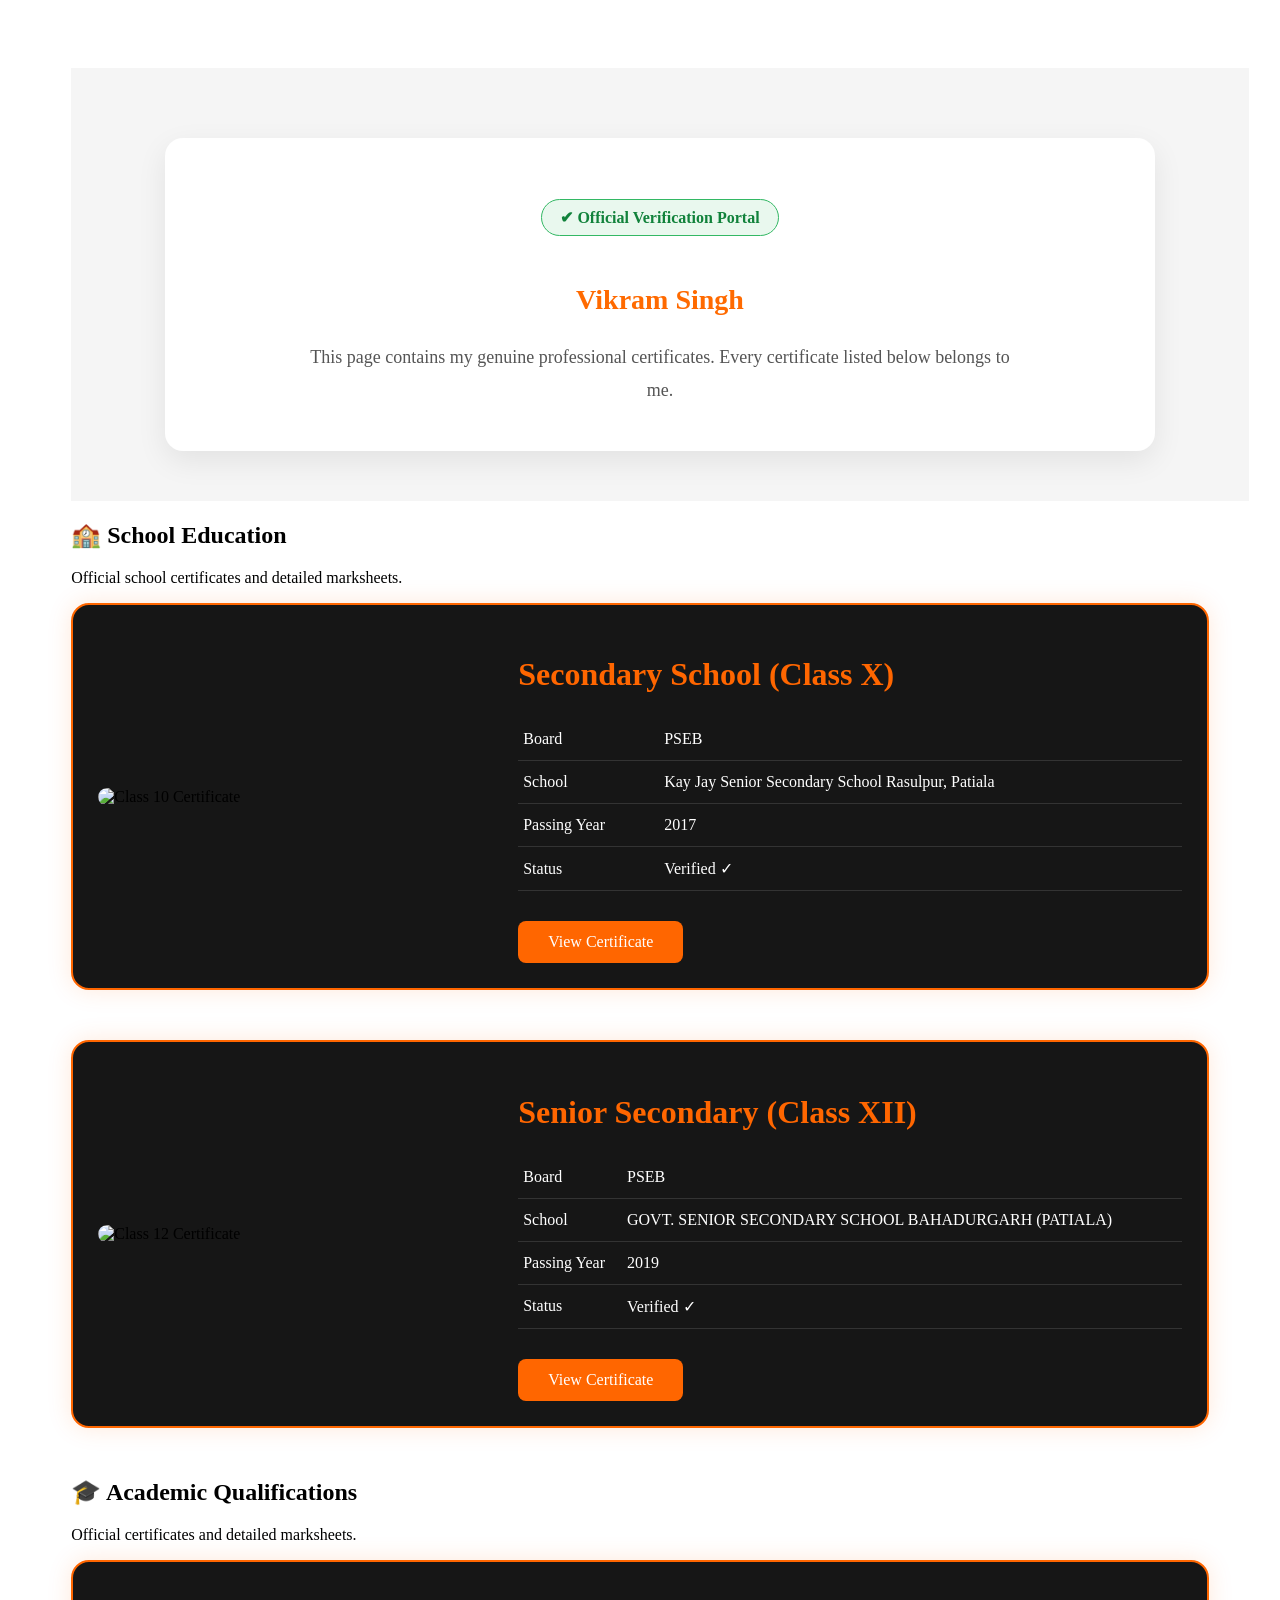
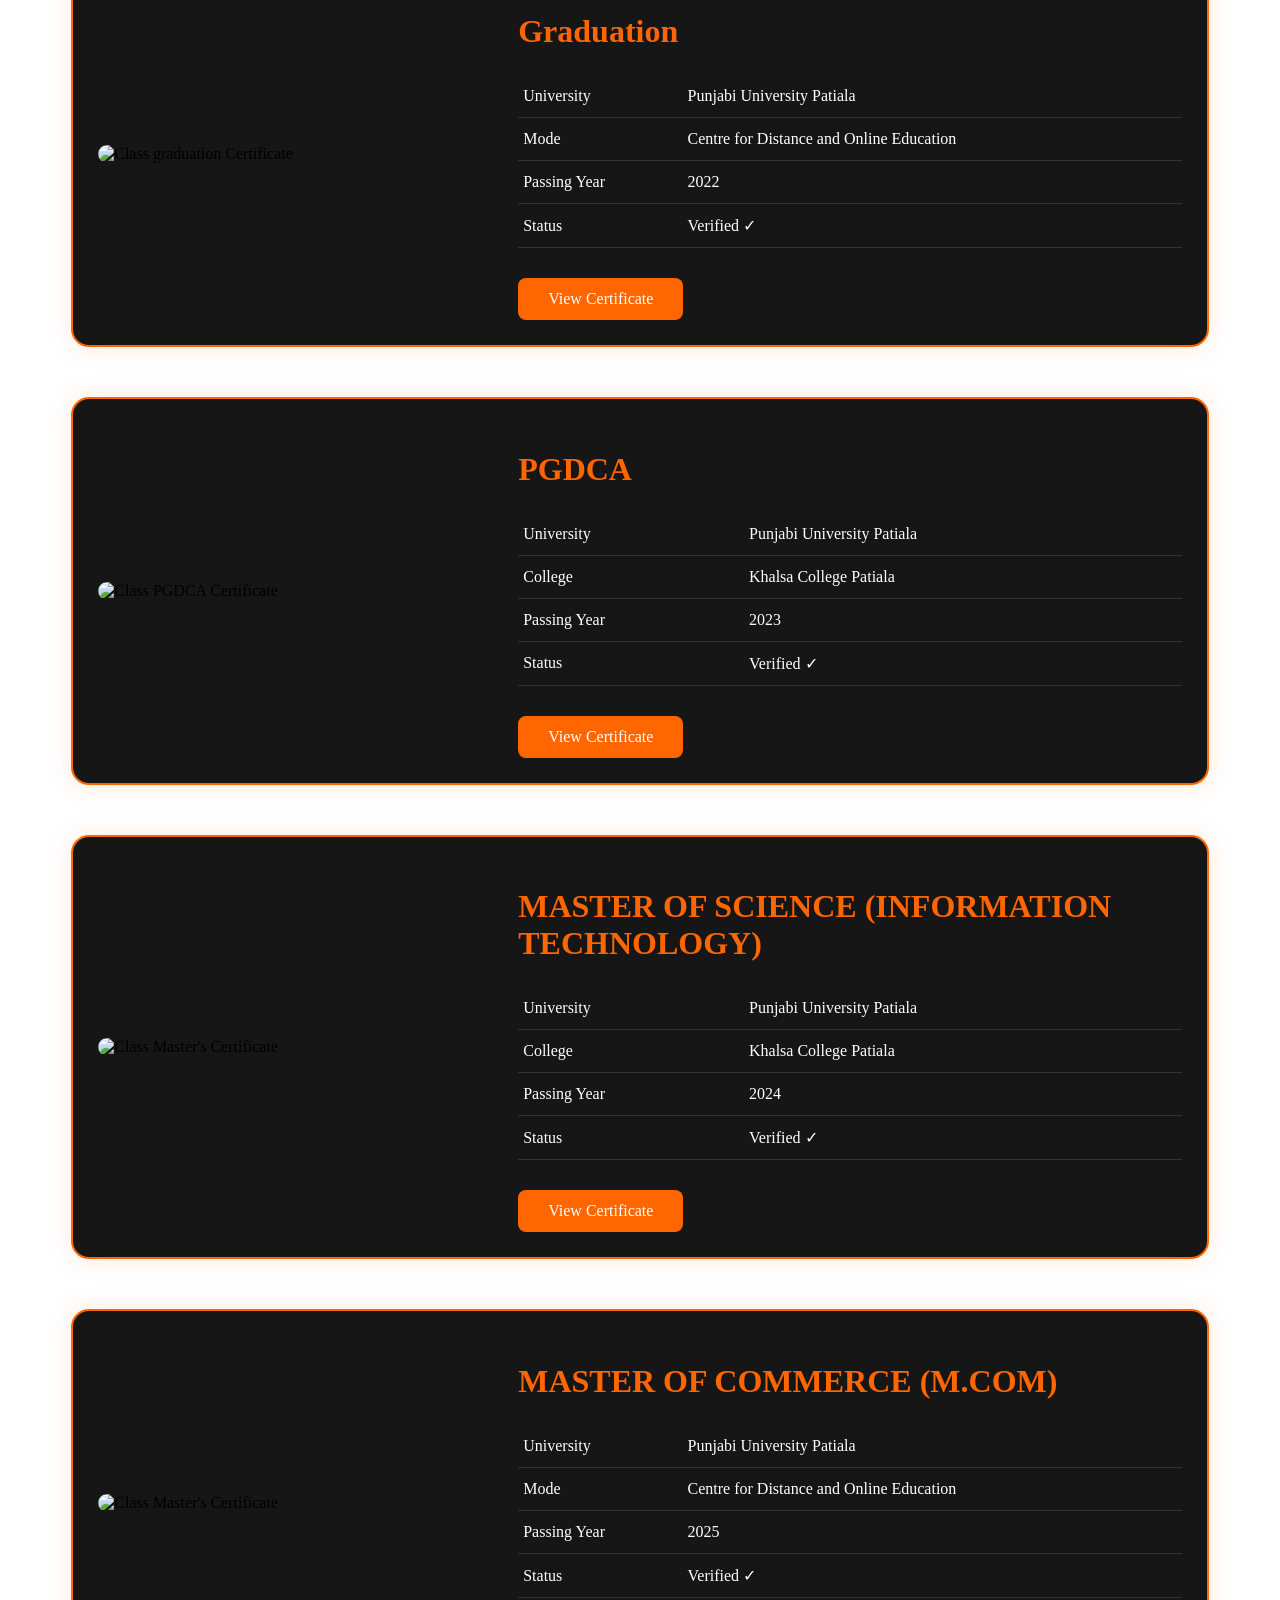
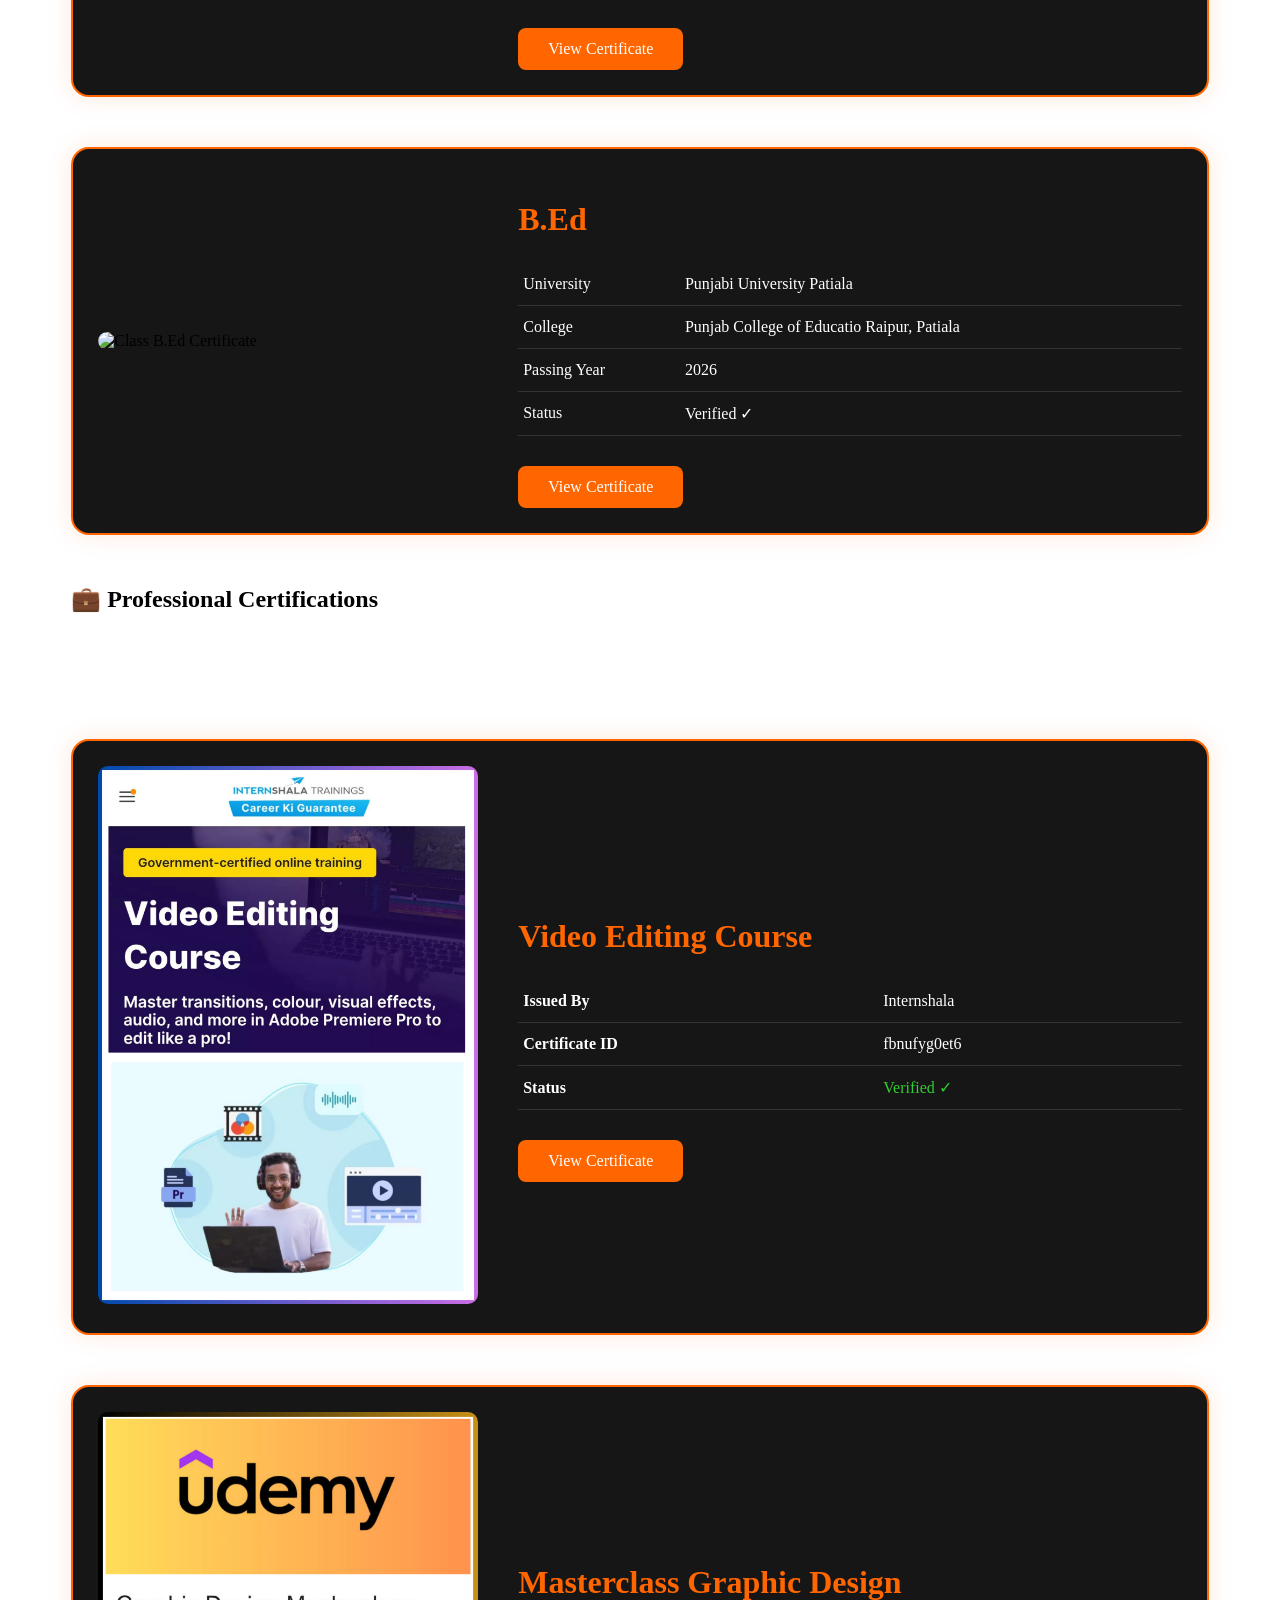
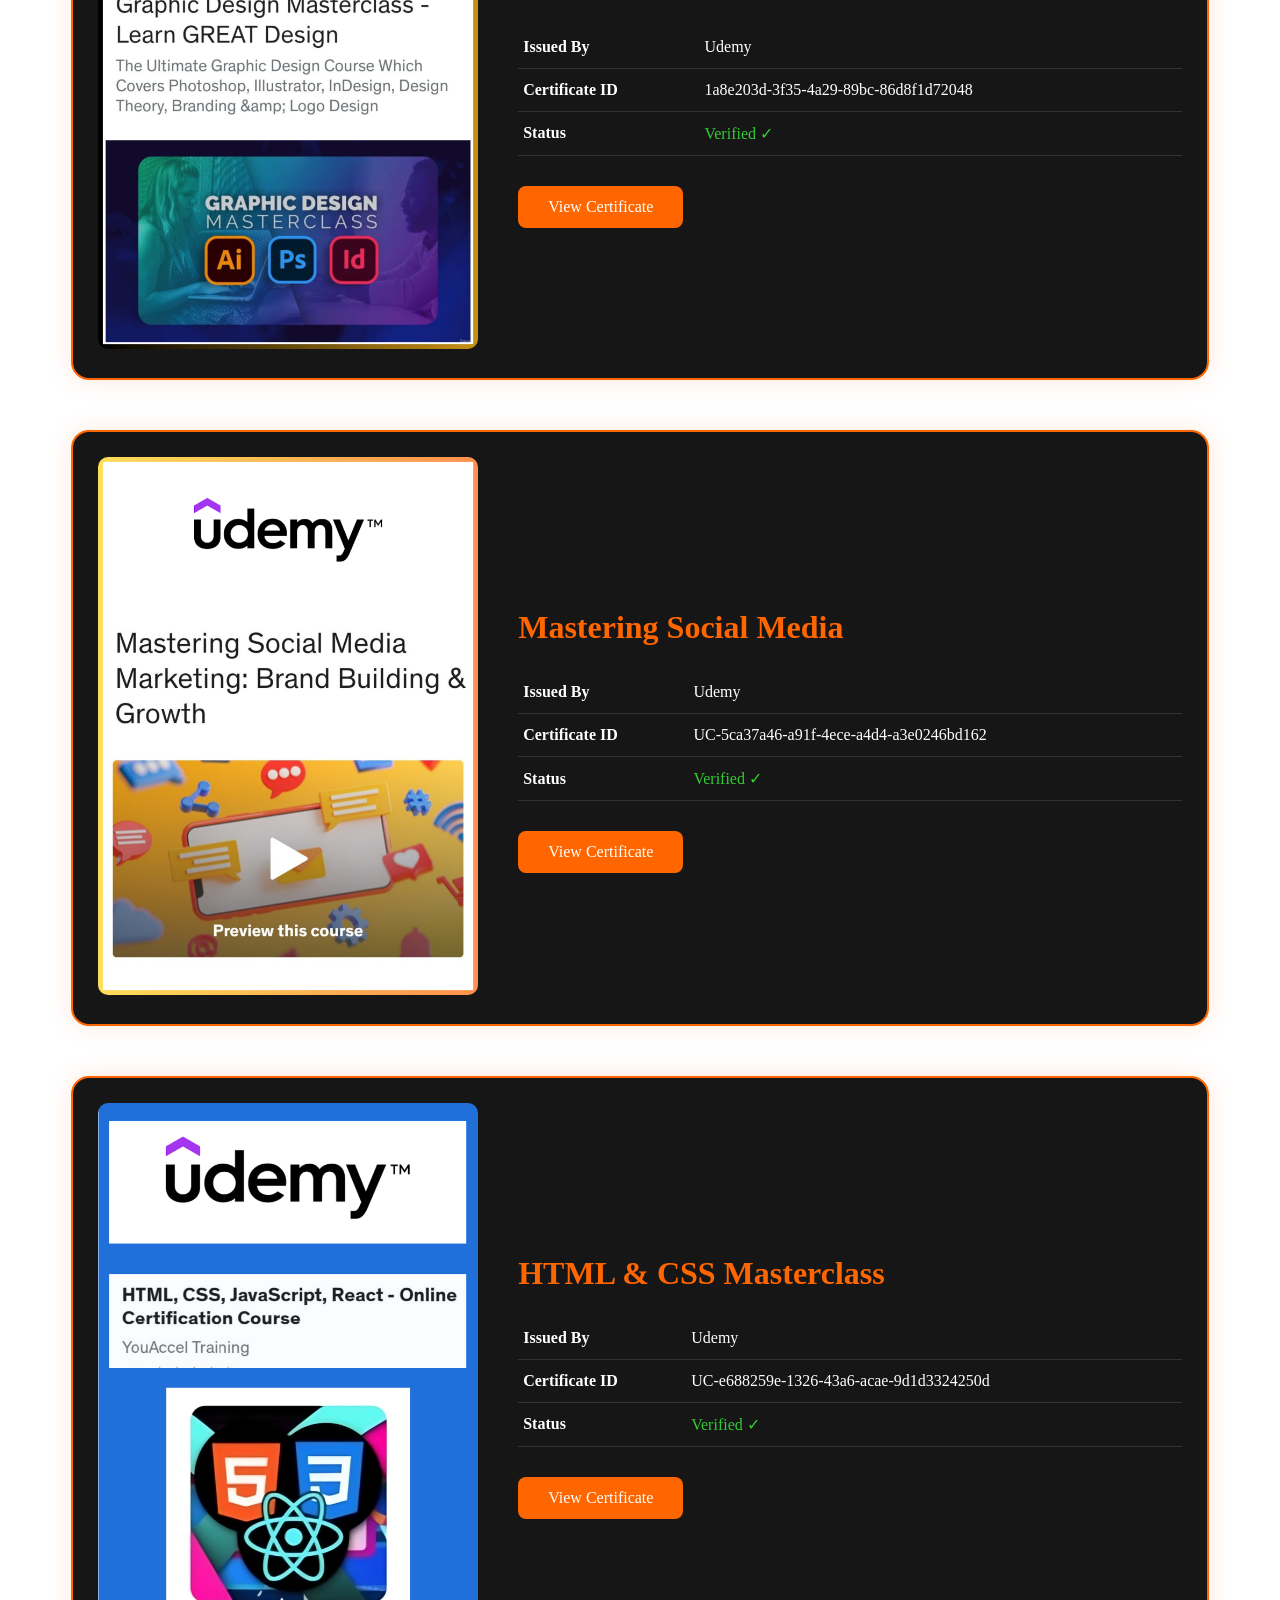
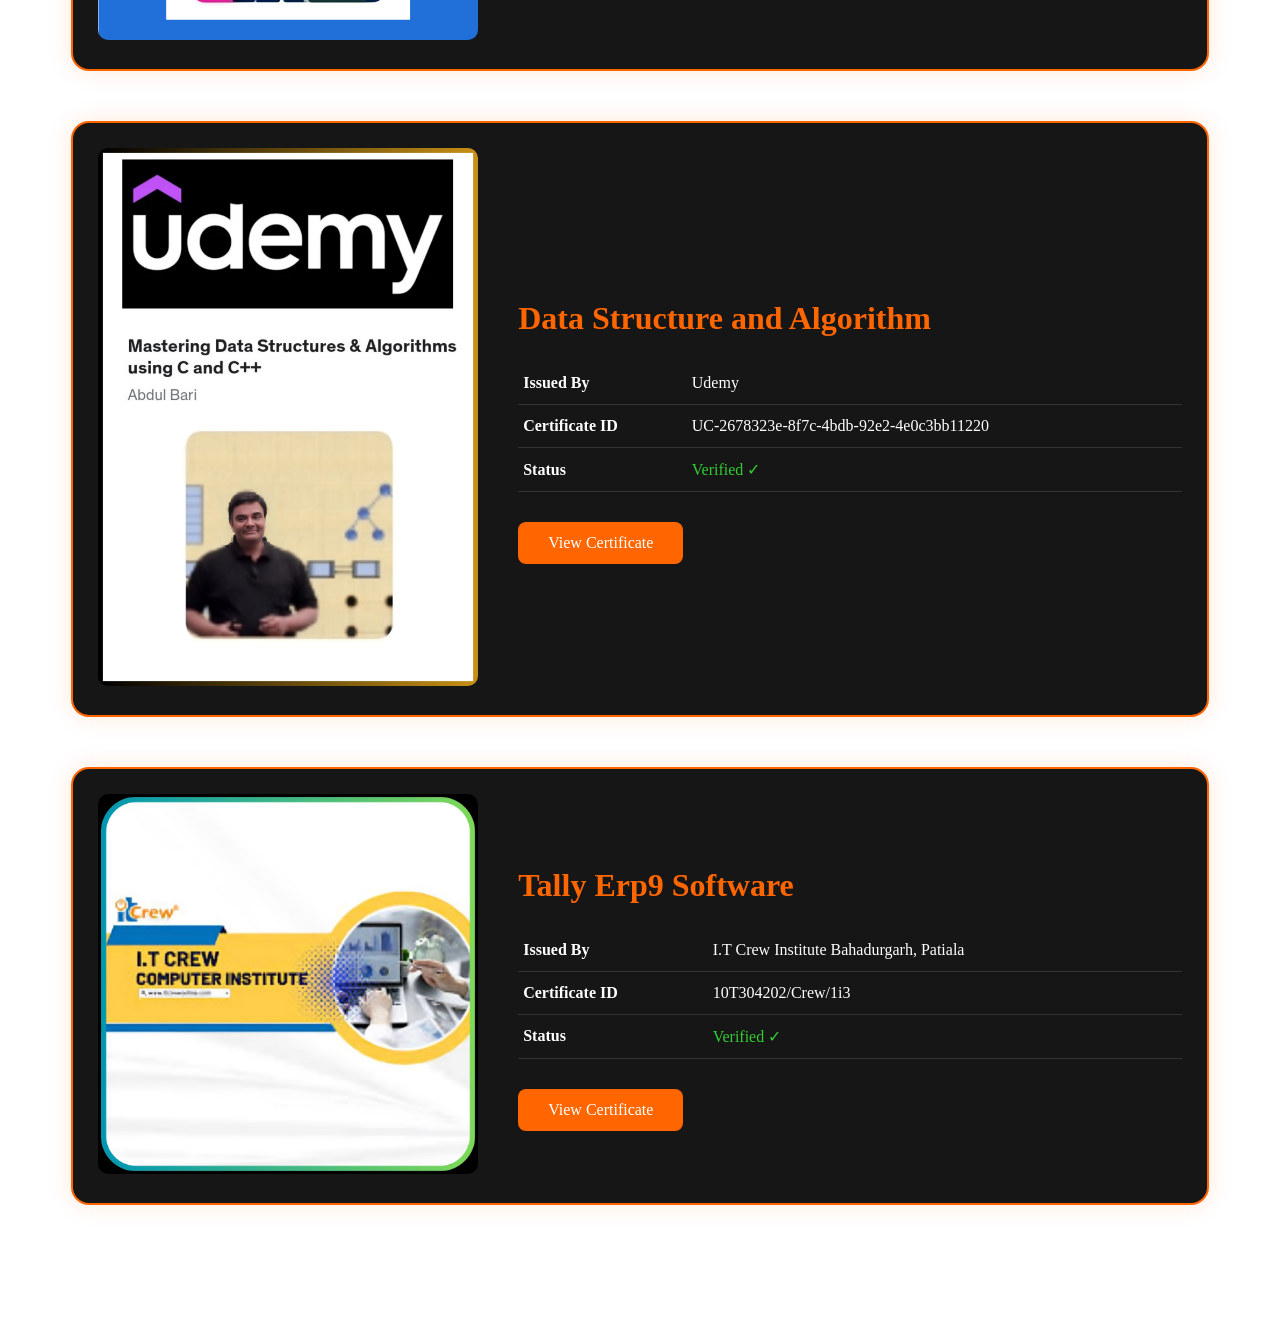
==== certificates.html @ 53c0ce36 "Add files via upload" ====
<!DOCTYPE html>
<html lang="en">

<head>
    <meta charset="UTF-8">
    <meta name="viewport" content="width=device-width, initial-scale=1.0">

    <title>Certificate Verification | Vikram Singh</title>

    <link rel="stylesheet" href="style.css">
</head>

<body>

<section class="certificate-page">

    <header class="verification-header">
    <div class="verification-box">
        <p class="verification-tag">✔ Official Verification Portal</p>

        <h2>Vikram Singh</h2>

        <p class="verification-text">
            This page contains my genuine professional certificates.
            Every certificate listed below belongs to me.
        </p>
    </div>
</header>
    
    <!-- ========================================= -->
<!-- SCHOOL EDUCATION -->
<!-- ========================================= -->

<section class="section-heading">
    <h2>🏫 School Education</h2>
    <p>Official school certificates and detailed marksheets.</p>
</section>

<!-- Certificate 10th -->
<div class="certificate-card">

    <div class="certificate-image">
        <img src="images/matriculation.png" alt="Class 10 Certificate">
    </div>

    <div class="certificate-details">

        <h2>Secondary School (Class X)</h2>

        <table>

            <tr>
                <td>Board</td>
                <td>PSEB</td>
            </tr>

            <tr>
                <td>School</td>
                <td>Kay Jay Senior Secondary School Rasulpur, Patiala</td>
            </tr>

            <tr>
                <td>Passing Year</td>
                <td>2017</td>
            </tr>

            <tr>
                <td>Status</td>
                <td class="verified">Verified ✓</td>
            </tr>

        </table>

        <a href="images/matriculation.png" target="_blank" class="view-btn">
            View Certificate
        </a>

    </div>

</div>

<!-- Certificate 12th -->
<div class="certificate-card">

    <div class="certificate-image">
        <img src="images/12th.png" alt="Class 12 Certificate">
    </div>

    <div class="certificate-details">

        <h2>Senior Secondary (Class XII)</h2>

        <table>

            <tr>
                <td>Board</td>
                <td>PSEB</td>
            </tr>

            <tr>
                <td>School</td>
                <td>GOVT. SENIOR SECONDARY SCHOOL BAHADURGARH (PATIALA)</td>
            </tr>

            <tr>
                <td>Passing Year</td>
                <td>2019</td>
            </tr>

            <tr>
                <td>Status</td>
                <td class="verified">Verified ✓</td>
            </tr>

        </table>

        <a href="images/12th.png" target="_blank" class="view-btn">
            View Certificate
        </a>

    </div>

</div>

<section class="section-heading">
    <h2>🎓 Academic Qualifications</h2>
    <p>Official certificates and detailed marksheets.</p>
</section>


<!-- Certificate Graduation -->
<div class="certificate-card">

    <div class="certificate-image">
        <img src="images/graduation.png" alt="Class graduation Certificate">
    </div>

    <div class="certificate-details">

        <h2>Graduation</h2>

        <table>

            <tr>
                <td>University</td>
                <td>Punjabi University Patiala</td>
            </tr>

            <tr>
                <td>Mode</td>
                <td>Centre for Distance and Online Education</td>
            </tr>

            <tr>
                <td>Passing Year</td>
                <td>2022</td>
            </tr>

            <tr>
                <td>Status</td>
                <td class="verified">Verified ✓</td>
            </tr>

        </table>

        <a href="images/graduation.png" target="_blank" class="view-btn">
            View Certificate
        </a>

    </div>

</div>

<!-- Certificate PGDCA -->
<div class="certificate-card">

    <div class="certificate-image">
        <img src="images/pgdcathumbnail.png" alt="Class PGDCA Certificate">
    </div>

    <div class="certificate-details">

        <h2>PGDCA</h2>

        <table>

            <tr>
                <td>University</td>
                <td>Punjabi University Patiala</td>
            </tr>

            <tr>
                <td>College</td>
                <td>Khalsa College Patiala</td>
            </tr>

            <tr>
                <td>Passing Year</td>
                <td>2023</td>
            </tr>

            <tr>
                <td>Status</td>
                <td class="verified">Verified ✓</td>
            </tr>

        </table>

        <a href="images/pgdcathumbnail.png" target="_blank" class="view-btn">
            View Certificate
        </a>

    </div>

</div>

<!-- Certificate MSc IT -->
<div class="certificate-card">

    <div class="certificate-image">
        <img src="images/msc.png" alt="Class Master's Certificate">
    </div>

    <div class="certificate-details">

        <h2>MASTER OF SCIENCE (INFORMATION TECHNOLOGY)</h2>

        <table>

            <tr>
                <td>University</td>
                <td>Punjabi University Patiala</td>
            </tr>

            <tr>
                <td>College</td>
                <td>Khalsa College Patiala</td>
            </tr>

            <tr>
                <td>Passing Year</td>
                <td>2024</td>
            </tr>

            <tr>
                <td>Status</td>
                <td class="verified">Verified ✓</td>
            </tr>

        </table>

        <a href="images/msc.png" target="_blank" class="view-btn">
            View Certificate
        </a>

    </div>

</div>

<!-- Certificate Master's -->
<div class="certificate-card">

    <div class="certificate-image">
        <img src="images/m.comcertificate.png" alt="Class Master's Certificate">
    </div>

    <div class="certificate-details">

        <h2>MASTER OF COMMERCE (M.COM)</h2>

        <table>

            <tr>
                <td>University</td>
                <td>Punjabi University Patiala</td>
            </tr>

            <tr>
                <td>Mode</td>
                <td>Centre for Distance and Online Education</td>
            </tr>

            <tr>
                <td>Passing Year</td>
                <td>2025</td>
            </tr>

            <tr>
                <td>Status</td>
                <td class="verified">Verified ✓</td>
            </tr>

        </table>

        <a href="images/m.comcertificate.png" target="_blank" class="view-btn">
            View Certificate
        </a>

    </div>

</div>

<!-- Certificate B.Ed -->
<div class="certificate-card">

    <div class="certificate-image">
        <img src="images/b.ed.png" alt="Class B.Ed Certificate">
    </div>

    <div class="certificate-details">

        <h2>B.Ed</h2>

        <table>

            <tr>
                <td>University</td>
                <td>Punjabi University Patiala</td>
            </tr>

            <tr>
                <td>College</td>
                <td>Punjab College of Educatio Raipur, Patiala</td>
            </tr>

            <tr>
                <td>Passing Year</td>
                <td>2026</td>
            </tr>

            <tr>
                <td>Status</td>
                <td class="verified">Verified ✓</td>
            </tr>

        </table>

        <a href="images/bED_Final_result.pdf" target="_blank" class="view-btn">
            View Certificate
        </a>

    </div>

</div>

<section class="section-heading">
    <h2>💼 Professional Certifications</h2>
</section>


    <h1>Certificate Verification</h1>

     <!-- Certificate 1 -->

    <div class="certificate-card">

        <div class="certificate-image">

            <img src="images/videoediting.png" alt="Video Editing Course">

        </div>

        <div class="certificate-details">

            <h2>Video Editing Course</h2>

            <table>

                <tr>
                    <td><strong>Issued By</strong></td>
                    <td>Internshala</td>
                </tr>

                <tr>
                    <td><strong>Certificate ID</strong></td>
                    <td>fbnufyg0et6</td>
                </tr>

                <tr>
                    <td><strong>Status</strong></td>
                    <td style="color:limegreen;">Verified ✓</td>
                </tr>

            </table>

            <a href="https://trainings.internshala.com/view_certificate/9pglu9wufwh/fbnufyg0et6/" target="_blank" class="view-btn">
                View Certificate
            </a>

        </div>

    </div>

    <!-- Certificate 2 -->

    <div class="certificate-card">

        <div class="certificate-image">

            <img src="images/graphicdesign.png" alt="Graphic Design Course">

        </div>

        <div class="certificate-details">

            <h2>Masterclass Graphic Design</h2>

            <table>

                <tr>
                    <td><strong>Issued By</strong></td>
                    <td>Udemy</td>
                </tr>

                <tr>
                    <td><strong>Certificate ID</strong></td>
                    <td>1a8e203d-3f35-4a29-89bc-86d8f1d72048</td>
                </tr>

                <tr>
                    <td><strong>Status</strong></td>
                    <td style="color:limegreen;">Verified ✓</td>
                </tr>

            </table>

            <a href="https://udemy-certificate.s3.amazonaws.com/image/UC-1a8e203d-3f35-4a29-89bc-86d8f1d72048.jpg?v=1705449500000" target="_blank" class="view-btn">
                View Certificate
            </a>

        </div>

    </div>

        <!-- Certificate 3 -->

    <div class="certificate-card">

        <div class="certificate-image">

            <img src="images/masteringsocialmedia.png" alt="Social Media">

        </div>

        <div class="certificate-details">

            <h2>Mastering Social Media</h2>

            <table>

                <tr>
                    <td><strong>Issued By</strong></td>
                    <td>Udemy</td>
                </tr>

                <tr>
                    <td><strong>Certificate ID</strong></td>
                    <td>UC-5ca37a46-a91f-4ece-a4d4-a3e0246bd162</td>
                </tr>

                <tr>
                    <td><strong>Status</strong></td>
                    <td style="color:limegreen;">Verified ✓</td>
                </tr>

            </table>

            <a href="https://www.udemy.com/certificate/UC-5ca37a46-a91f-4ece-a4d4-a3e0246bd162/" target="_blank" class="view-btn">
                View Certificate
            </a>

        </div>

    </div>


    <!-- Certificate 4 -->

    <div class="certificate-card">

        <div class="certificate-image">

            <img src="images/htmlcss.png" alt="HTML & CSS Certificate">

        </div>

        <div class="certificate-details">

            <h2>HTML & CSS Masterclass</h2>

            <table>

                <tr>
                    <td><strong>Issued By</strong></td>
                    <td>Udemy</td>
                </tr>

                <tr>
                    <td><strong>Certificate ID</strong></td>
                    <td>UC-e688259e-1326-43a6-acae-9d1d3324250d</td>
                </tr>

                <tr>
                    <td><strong>Status</strong></td>
                    <td style="color:limegreen;">Verified ✓</td>
                </tr>

            </table>

            <a href="https://www.udemy.com/certificate/UC-e688259e-1326-43a6-acae-9d1d3324250d/" target="_blank" class="view-btn">
                View Certificate
            </a>

        </div>

    </div>

    <!-- Certificate 5 -->

    <div class="certificate-card">

        <div class="certificate-image">

            <img src="images/dsa.png" alt="Data Structure and Algorithm">

        </div>

        <div class="certificate-details">

            <h2>Data Structure and Algorithm</h2>

            <table>

                <tr>
                    <td><strong>Issued By</strong></td>
                    <td>Udemy</td>
                </tr>

                <tr>
                    <td><strong>Certificate ID</strong></td>
                    <td>UC-2678323e-8f7c-4bdb-92e2-4e0c3bb11220</td>
                </tr>

                <tr>
                    <td><strong>Status</strong></td>
                    <td style="color:limegreen;">Verified ✓</td>
                </tr>

            </table>

            <a href="https://udemy-certificate.s3.amazonaws.com/image/UC-2678323e-8f7c-4bdb-92e2-4e0c3bb11220.jpg?v=1703727788000" target="_blank" class="view-btn">
                View Certificate
            </a>

        </div>

    </div>

    <!-- Certificate 6 -->

    <div class="certificate-card">

        <div class="certificate-image">

            <img src="images/itcrew.png" alt="Tally Erp9 Software">

        </div>

        <div class="certificate-details">

            <h2>Tally Erp9 Software</h2>

            <table>

                <tr>
                    <td><strong>Issued By</strong></td>
                    <td>I.T Crew Institute Bahadurgarh, Patiala </td>
                </tr>

                <tr>
                    <td><strong>Certificate ID</strong></td>
                    <td>10T304202/Crew/1i3</td>
                </tr>

                <tr>
                    <td><strong>Status</strong></td>
                    <td style="color:limegreen;">Verified ✓</td>
                </tr>

            </table>

            <a href="https://drive.google.com/file/d/1-WkGesbK6Z3rEckyVR3-EIB8YrFJ5LVj/view?usp=drivesdk" target="_blank" class="view-btn">
                View Certificate
            </a>

        </div>

    </div>


</section>




</body>

</html>
---- style.css ----
/*==========================
Certificate Verification
===========================*/
@media (max-width: 768px) {

    .certificate-card {
        flex-direction: column;
        padding: 20px;
    }

    .certificate-image {
        width: 100%;
        max-width: 260px;
        margin: 0 auto 20px;
    }

.certificate-image img{
    width:100%;
    height:auto;
    display:block;
    border-radius:12px;
}

}
.verification-header{
    width:100%;
    padding:70px 20px 50px;
    background:#f5f5f5;
    display:flex;
    justify-content:center;
}

.verification-box{
    max-width:900px;
    width:100%;
    background:#ffffff;
    border-radius:18px;
    padding:45px;
    text-align:center;
    box-shadow:0 10px 30px rgba(0,0,0,.08);
}

.verification-tag{
    display:inline-block;
    background:#e9f8ee;
    color:#11823b;
    border:1px solid #33b864;
    padding:8px 18px;
    border-radius:30px;
    font-weight:600;
    margin-bottom:25px;
}

.verification-box h1{
    font-size:42px;
    color:#111;
    margin-bottom:12px;
}

.verification-box h2{
    font-size:28px;
    color:#ff6a00;
    margin-bottom:25px;
}

.verification-text{
    font-size:18px;
    line-height:1.8;
    color:#555;
    max-width:700px;
    margin:auto;
}
.certificate-page{

    width:90%;
    max-width:1200px;
    margin:auto;
    padding:60px 0;

}

.certificate-page h1{

    text-align:center;
    font-size:45px;
    color:#ffffff;

}

.certificate-subtitle{

    text-align:center;
    color:#cfcfcf;
    margin:20px auto 60px;

}

.certificate-card{

    display:flex;
    align-items:center;
    gap:40px;

    background:#161616;

    border:2px solid #ff6600;

    border-radius:18px;

    padding:25px;

    margin-bottom:50px;

    box-shadow:0 0 25px rgba(255,102,0,.15);

}

.certificate-image{

    width:380px;

}

.certificate-image img{

    width:100%;

    border-radius:10px;

}

.certificate-details{

    flex:1;

}

.certificate-details h2{

    color:#ff6600;

    margin-bottom:25px;

    font-size:32px;

}

.certificate-details table{

    width:100%;

    border-collapse:collapse;

}

.certificate-details td{

    padding:12px 5px;

    color:white;

    border-bottom:1px solid #333;

}

.view-btn{

    display:inline-block;

    margin-top:30px;

    padding:12px 30px;

    background:#ff6600;

    color:white;

    text-decoration:none;

    border-radius:8px;

    transition:.3s;

}

.view-btn:hover{

    background:#ff8533;

}

@media(max-width:900px){

.certificate-card{

flex-direction:column;

text-align:center;

}

.certificate-image{

width:100%;

}

.certificate-details table{

text-align:left;

}


}
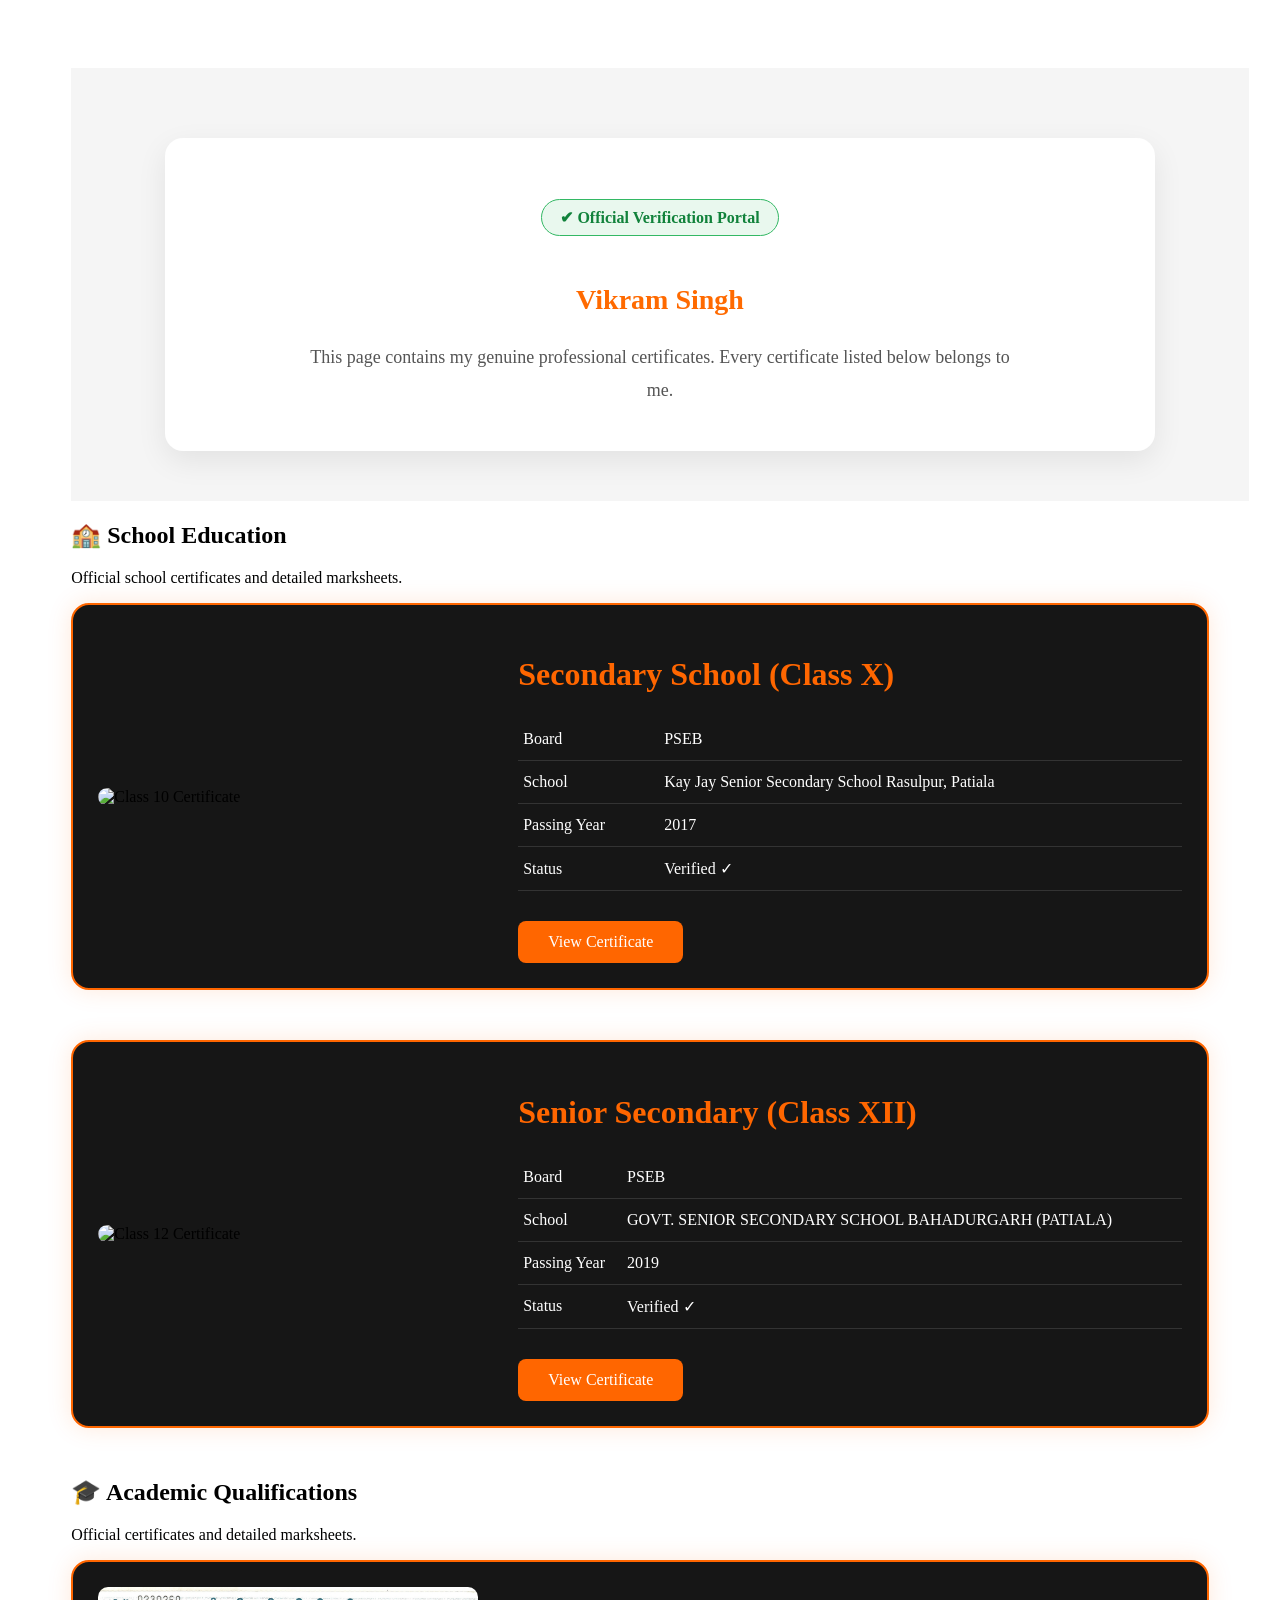
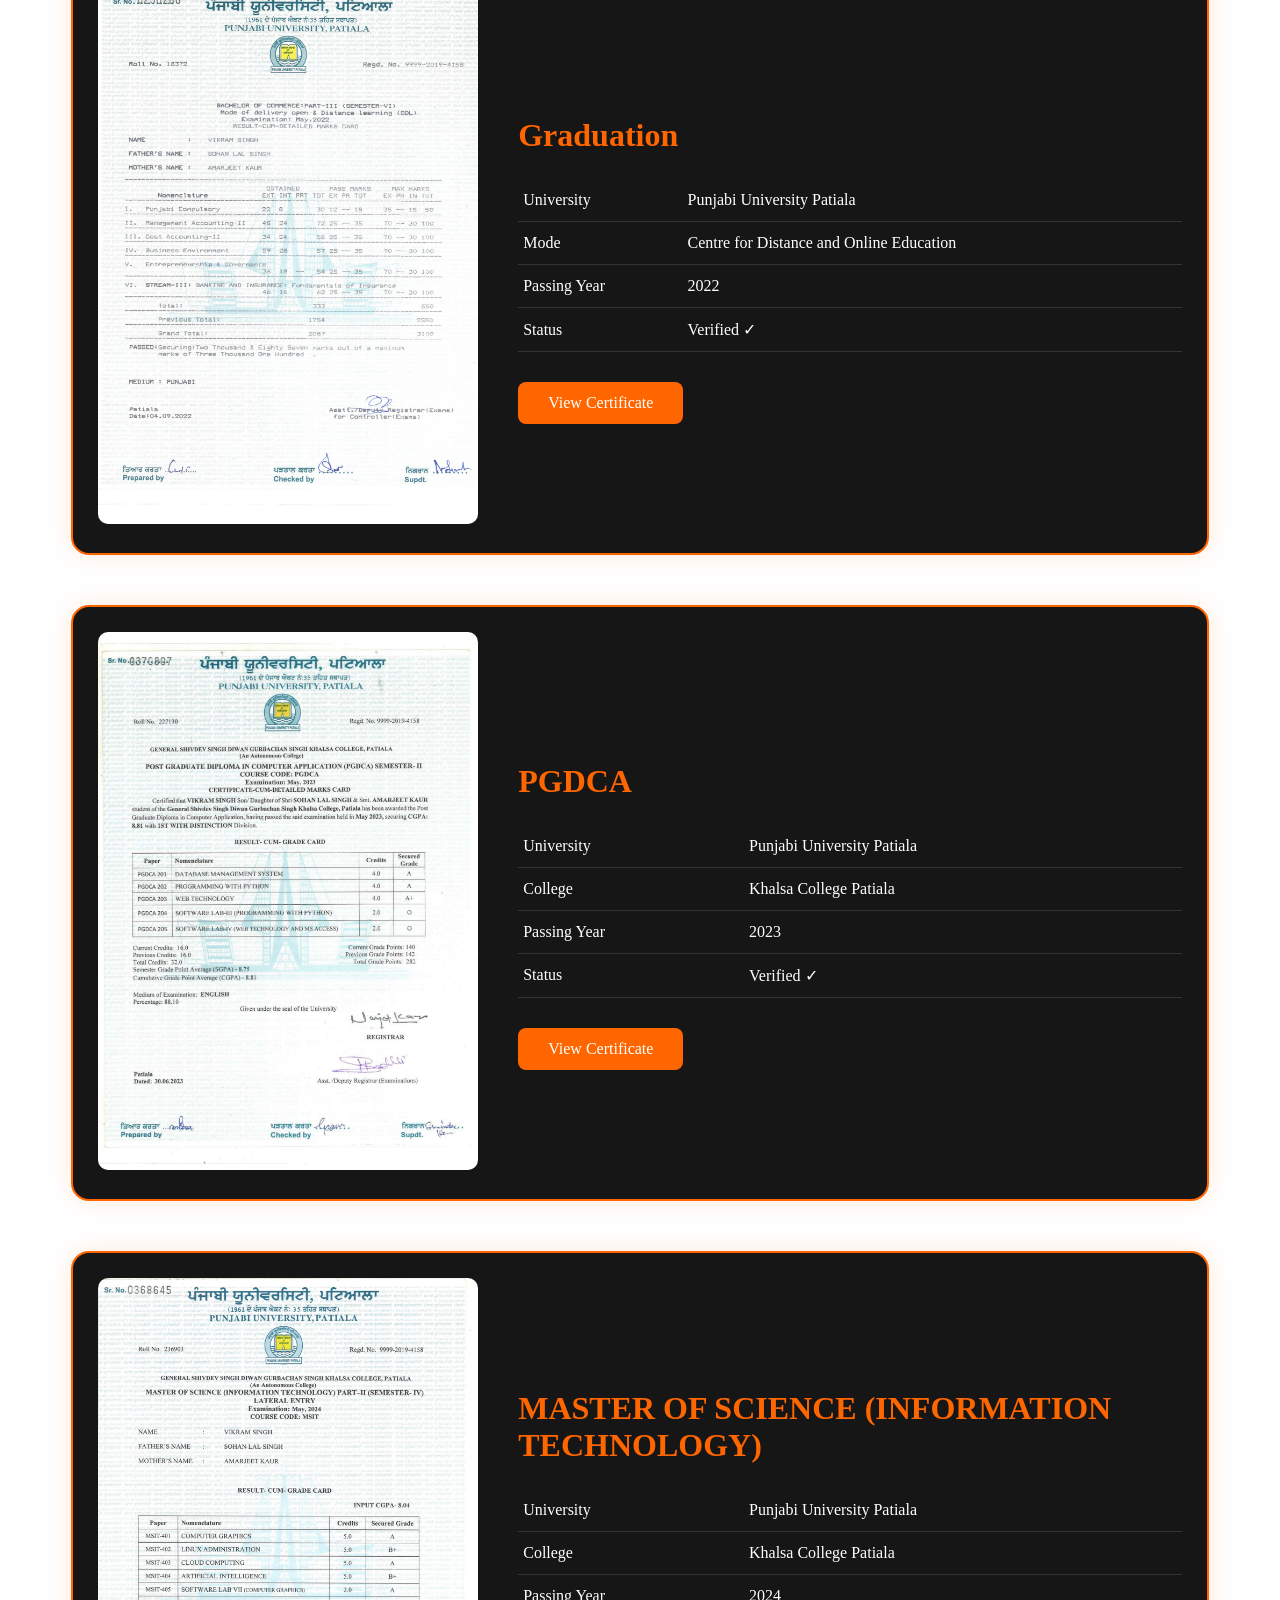
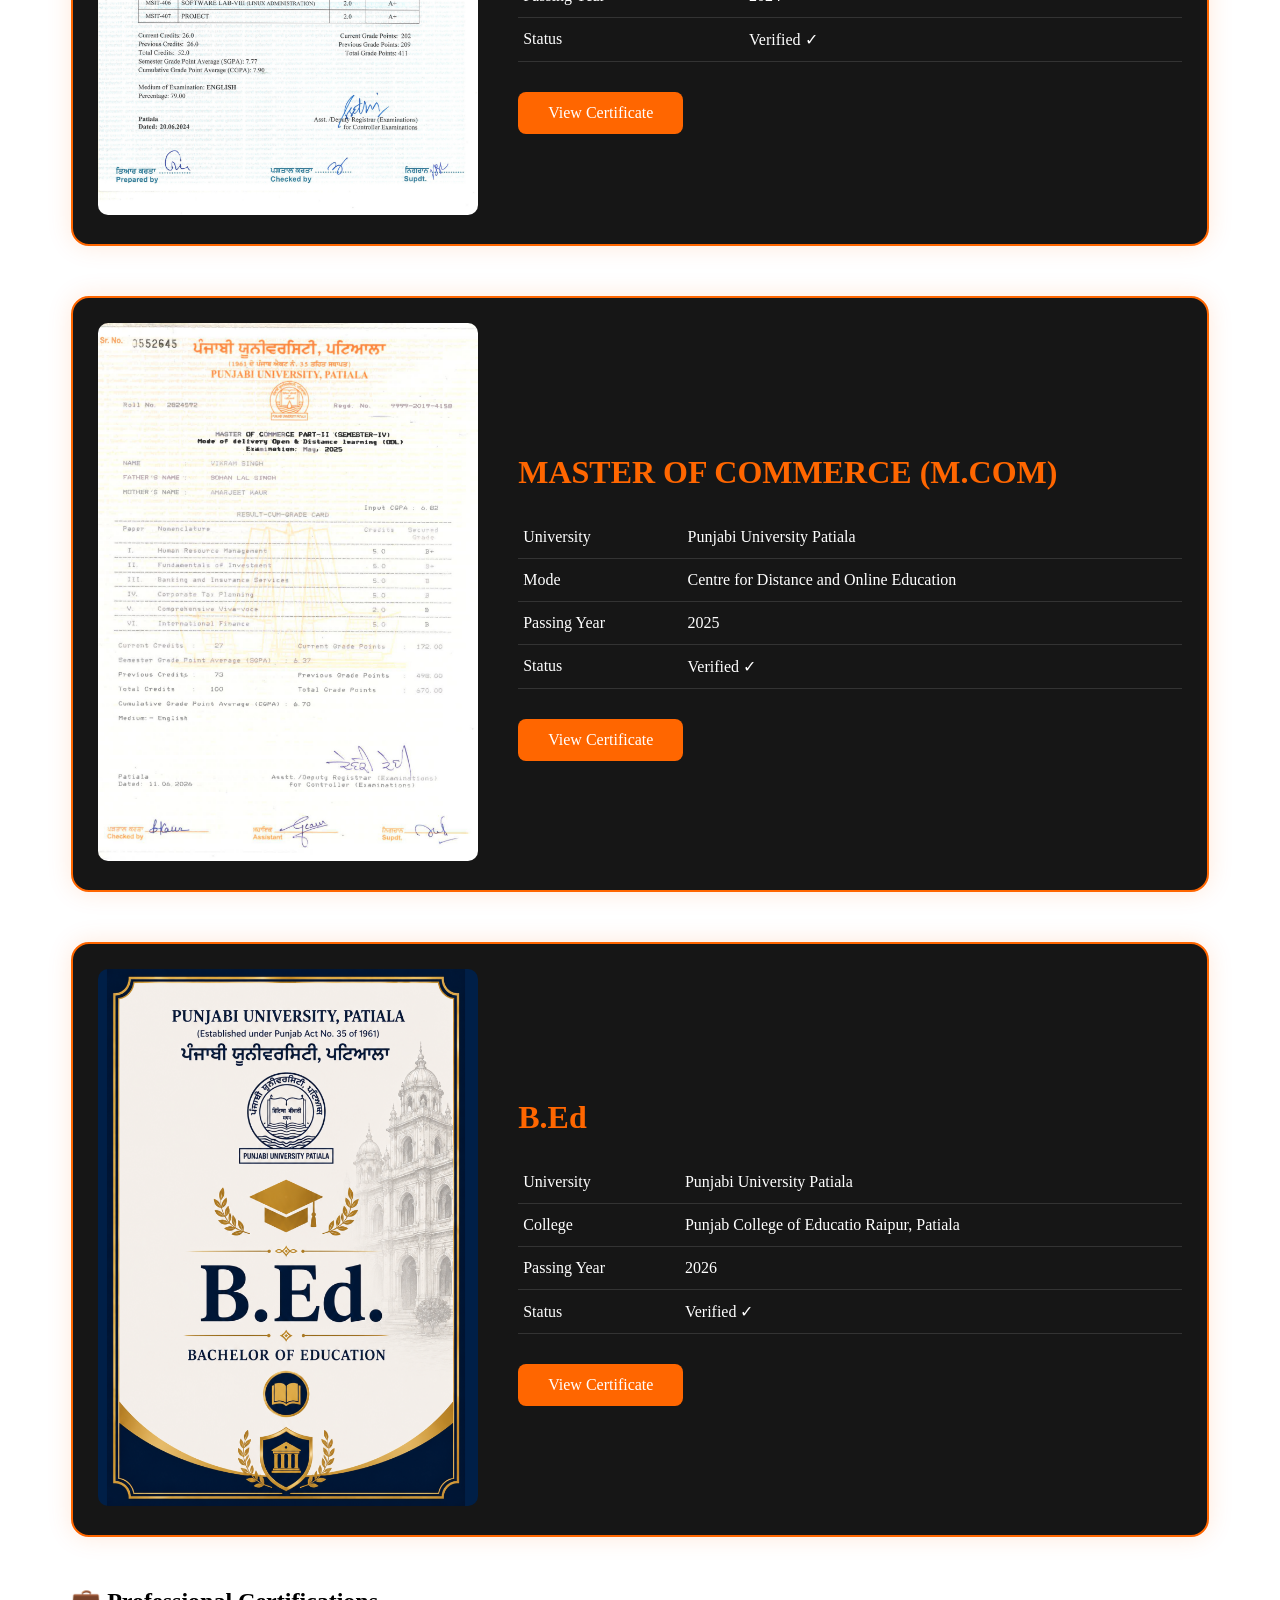
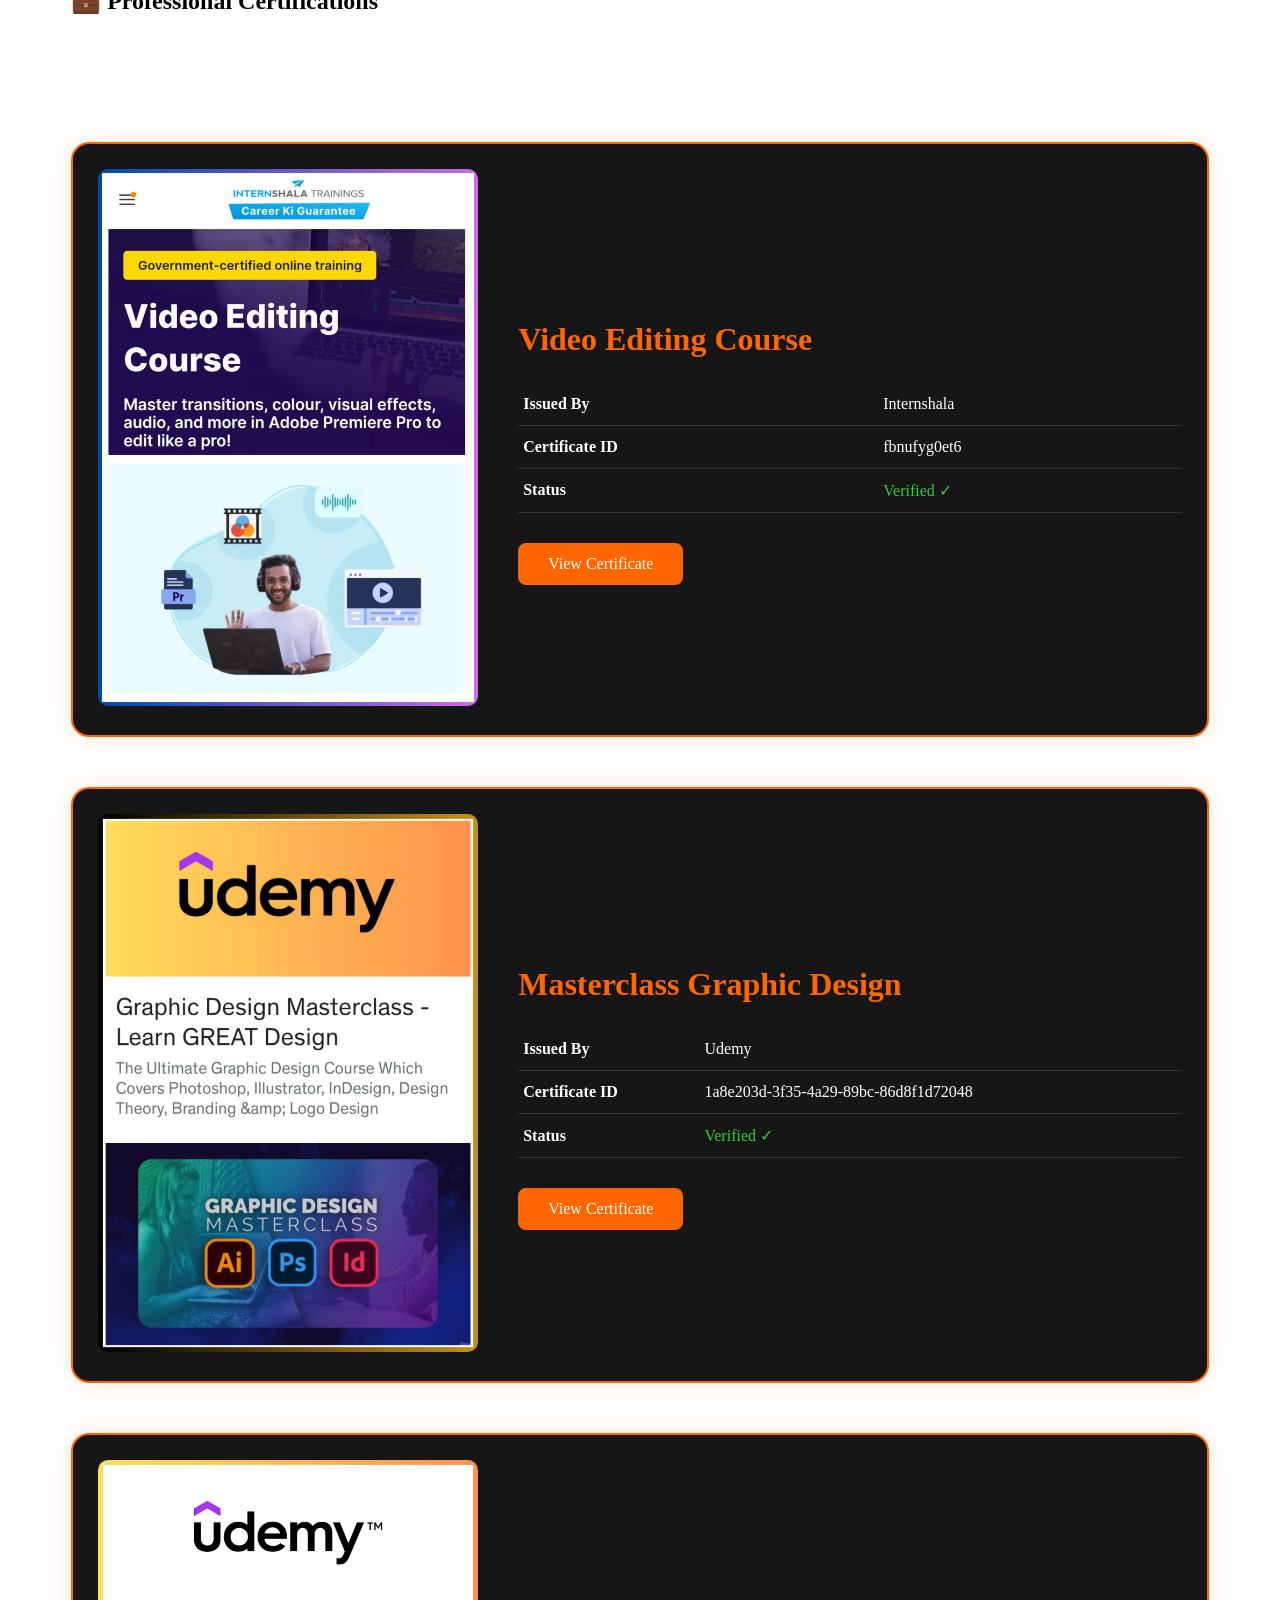
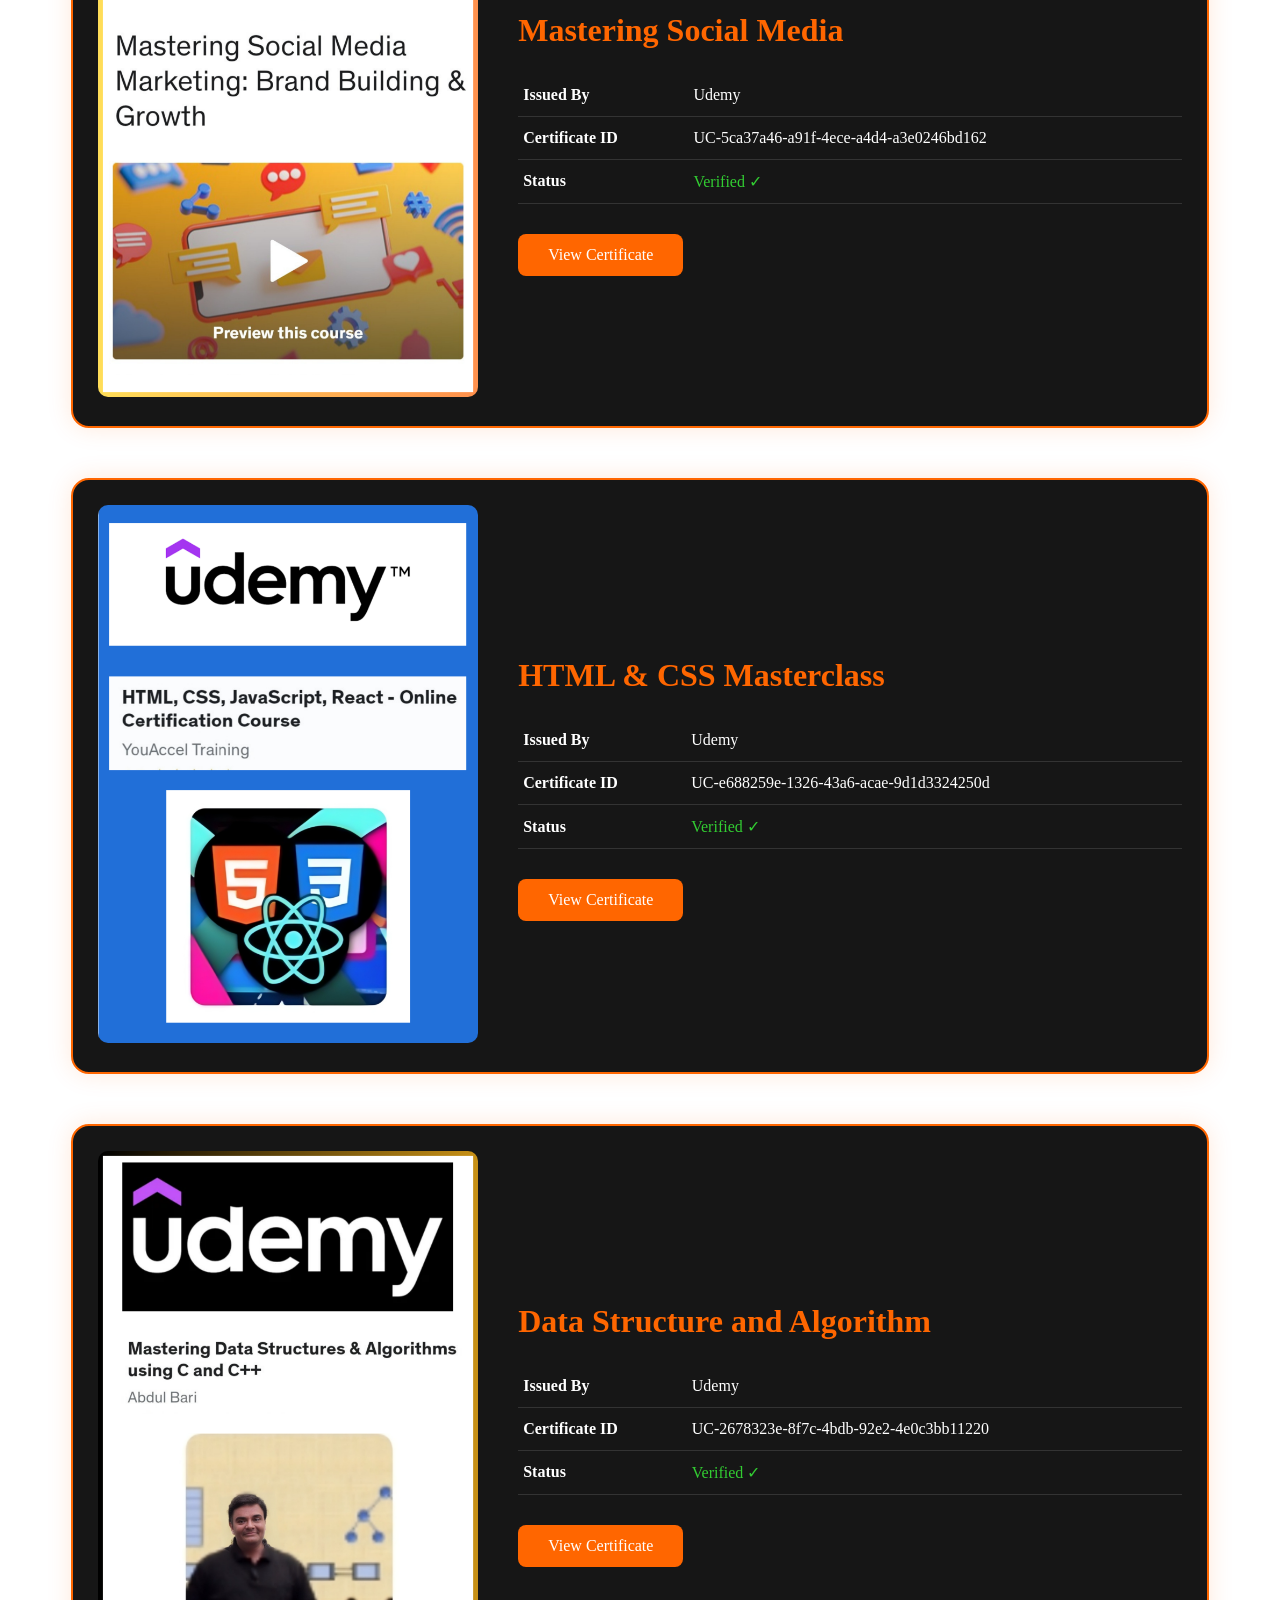
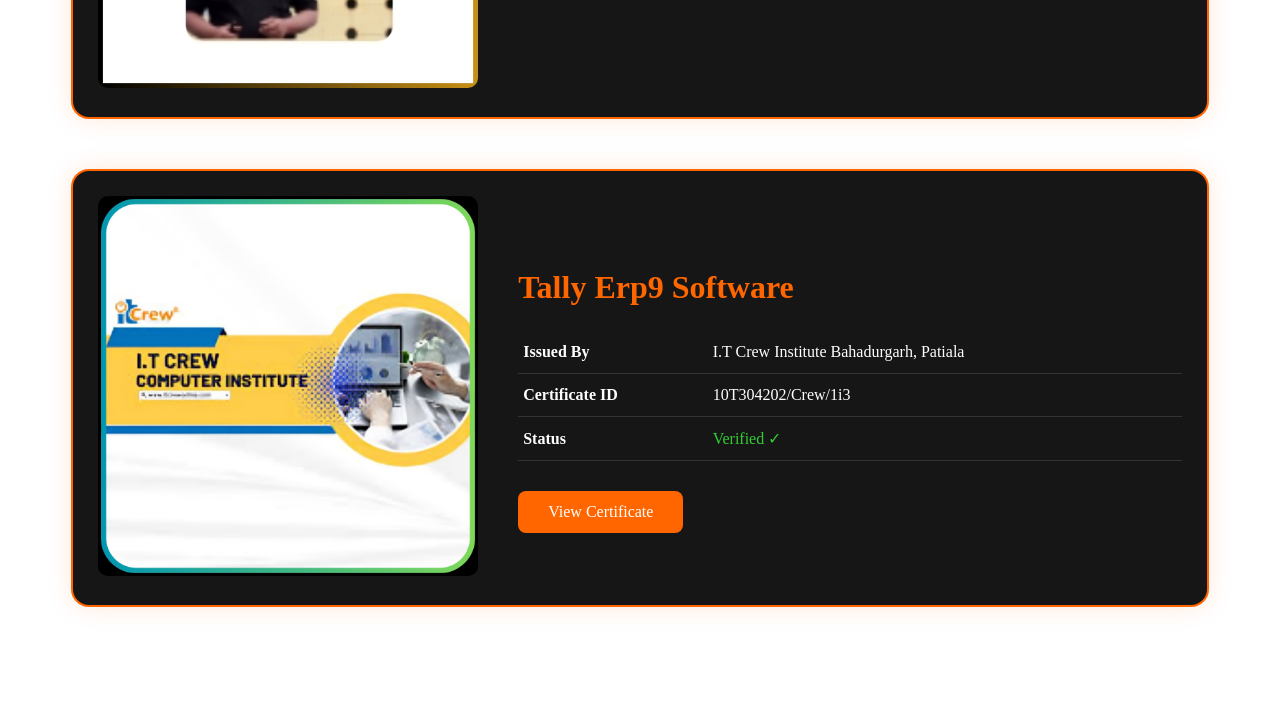
==== commit 99029dcb: "Update certificates.html" ====
--- a/certificates.html
+++ b/certificates.html
@@ -7,7 +7,7 @@
 
     <title>Certificate Verification | Vikram Singh</title>
 
-    <link rel="stylesheet" href="style.css">
+    <link rel="stylesheet" href="certificates.css">
 </head>
 
 <body>
@@ -605,4 +605,4 @@
 
 </body>
 
-</html>+</html>
--- a/certificates.css
+++ b/certificates.css
@@ -0,0 +1,215 @@
+/*==========================
+Certificate Verification
+===========================*/
+@media (max-width: 768px) {
+
+    .certificate-card {
+        flex-direction: column;
+        padding: 20px;
+    }
+
+    .certificate-image {
+        width: 100%;
+        max-width: 260px;
+        margin: 0 auto 20px;
+    }
+
+.certificate-image img{
+    width:100%;
+    height:auto;
+    display:block;
+    border-radius:12px;
+}
+
+}
+.verification-header{
+    width:100%;
+    padding:70px 20px 50px;
+    background:#f5f5f5;
+    display:flex;
+    justify-content:center;
+}
+
+.verification-box{
+    max-width:900px;
+    width:100%;
+    background:#ffffff;
+    border-radius:18px;
+    padding:45px;
+    text-align:center;
+    box-shadow:0 10px 30px rgba(0,0,0,.08);
+}
+
+.verification-tag{
+    display:inline-block;
+    background:#e9f8ee;
+    color:#11823b;
+    border:1px solid #33b864;
+    padding:8px 18px;
+    border-radius:30px;
+    font-weight:600;
+    margin-bottom:25px;
+}
+
+.verification-box h1{
+    font-size:42px;
+    color:#111;
+    margin-bottom:12px;
+}
+
+.verification-box h2{
+    font-size:28px;
+    color:#ff6a00;
+    margin-bottom:25px;
+}
+
+.verification-text{
+    font-size:18px;
+    line-height:1.8;
+    color:#555;
+    max-width:700px;
+    margin:auto;
+}
+.certificate-page{
+
+    width:90%;
+    max-width:1200px;
+    margin:auto;
+    padding:60px 0;
+
+}
+
+.certificate-page h1{
+
+    text-align:center;
+    font-size:45px;
+    color:#ffffff;
+
+}
+
+.certificate-subtitle{
+
+    text-align:center;
+    color:#cfcfcf;
+    margin:20px auto 60px;
+
+}
+
+.certificate-card{
+
+    display:flex;
+    align-items:center;
+    gap:40px;
+
+    background:#161616;
+
+    border:2px solid #ff6600;
+
+    border-radius:18px;
+
+    padding:25px;
+
+    margin-bottom:50px;
+
+    box-shadow:0 0 25px rgba(255,102,0,.15);
+
+}
+
+.certificate-image{
+
+    width:380px;
+
+}
+
+.certificate-image img{
+
+    width:100%;
+
+    border-radius:10px;
+
+}
+
+.certificate-details{
+
+    flex:1;
+
+}
+
+.certificate-details h2{
+
+    color:#ff6600;
+
+    margin-bottom:25px;
+
+    font-size:32px;
+
+}
+
+.certificate-details table{
+
+    width:100%;
+
+    border-collapse:collapse;
+
+}
+
+.certificate-details td{
+
+    padding:12px 5px;
+
+    color:white;
+
+    border-bottom:1px solid #333;
+
+}
+
+.view-btn{
+
+    display:inline-block;
+
+    margin-top:30px;
+
+    padding:12px 30px;
+
+    background:#ff6600;
+
+    color:white;
+
+    text-decoration:none;
+
+    border-radius:8px;
+
+    transition:.3s;
+
+}
+
+.view-btn:hover{
+
+    background:#ff8533;
+
+}
+
+@media(max-width:900px){
+
+.certificate-card{
+
+flex-direction:column;
+
+text-align:center;
+
+}
+
+.certificate-image{
+
+width:100%;
+
+}
+
+.certificate-details table{
+
+text-align:left;
+
+}
+
+
+}
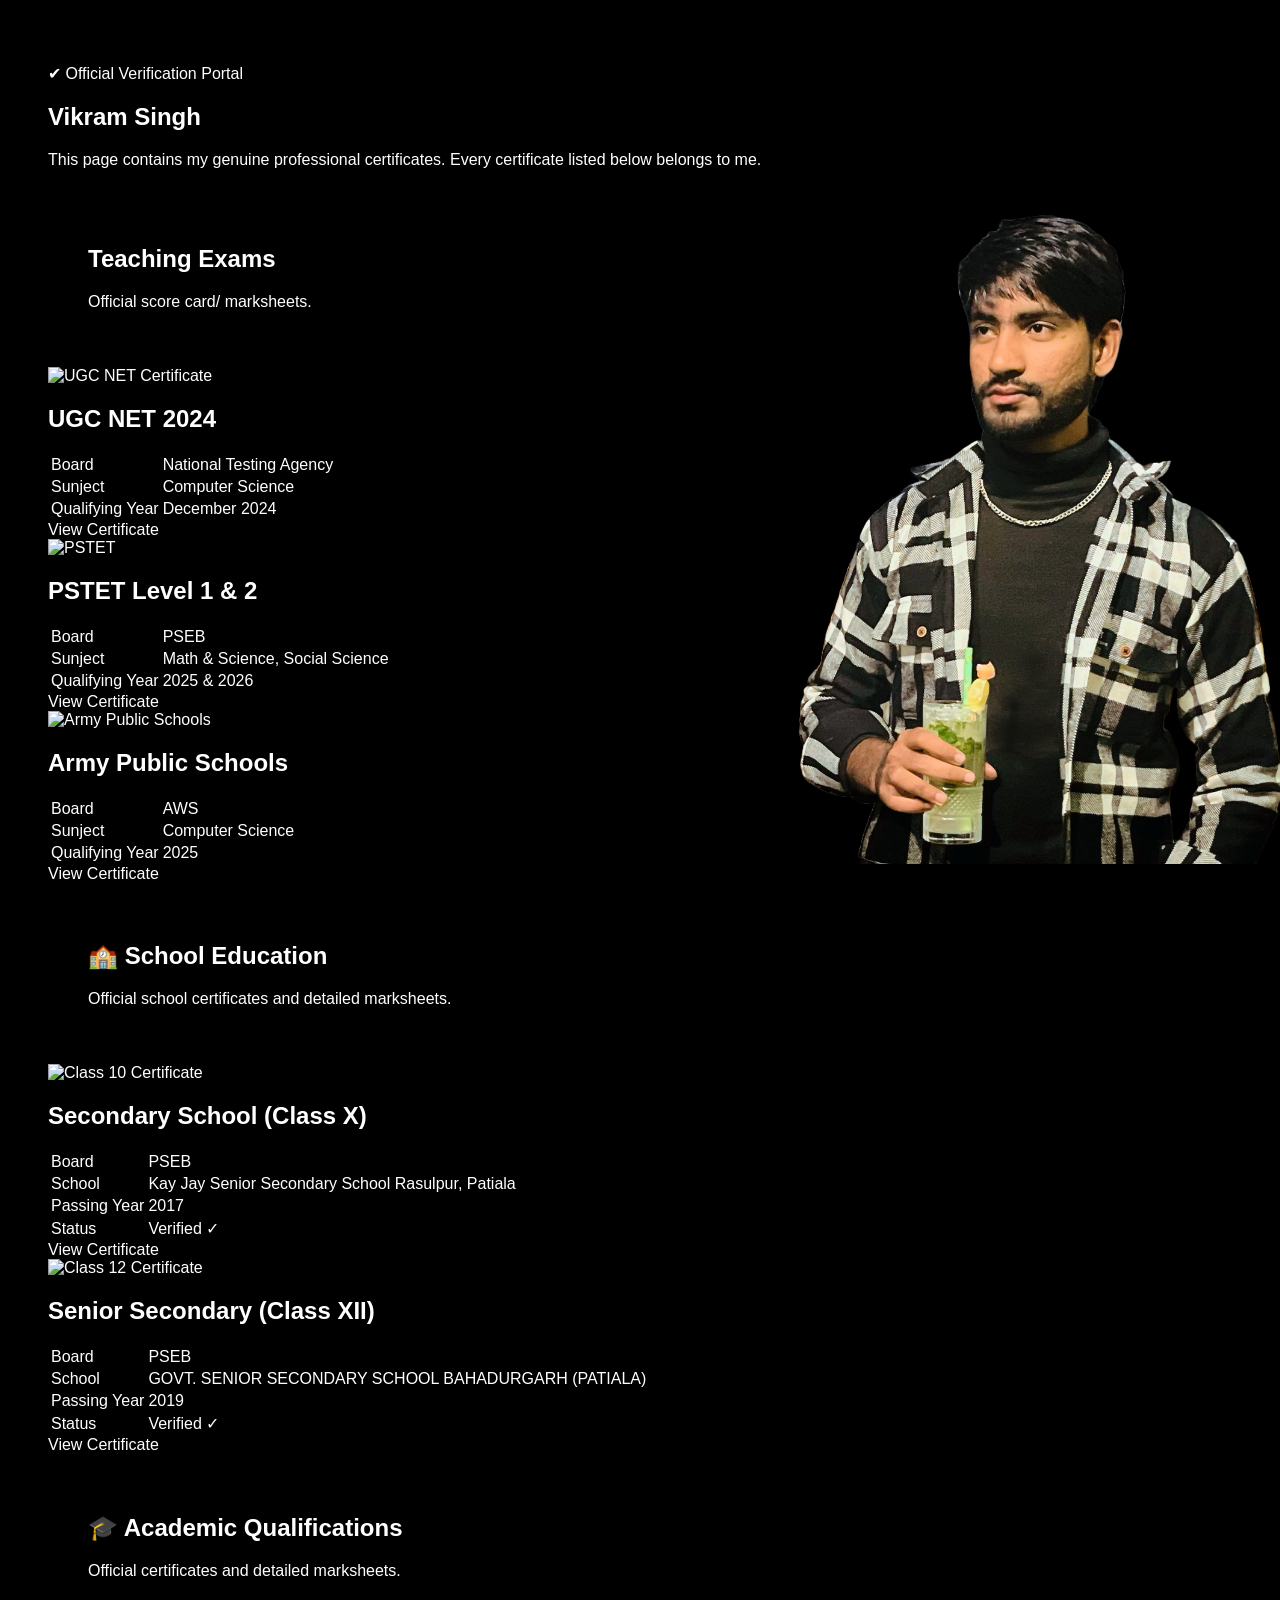
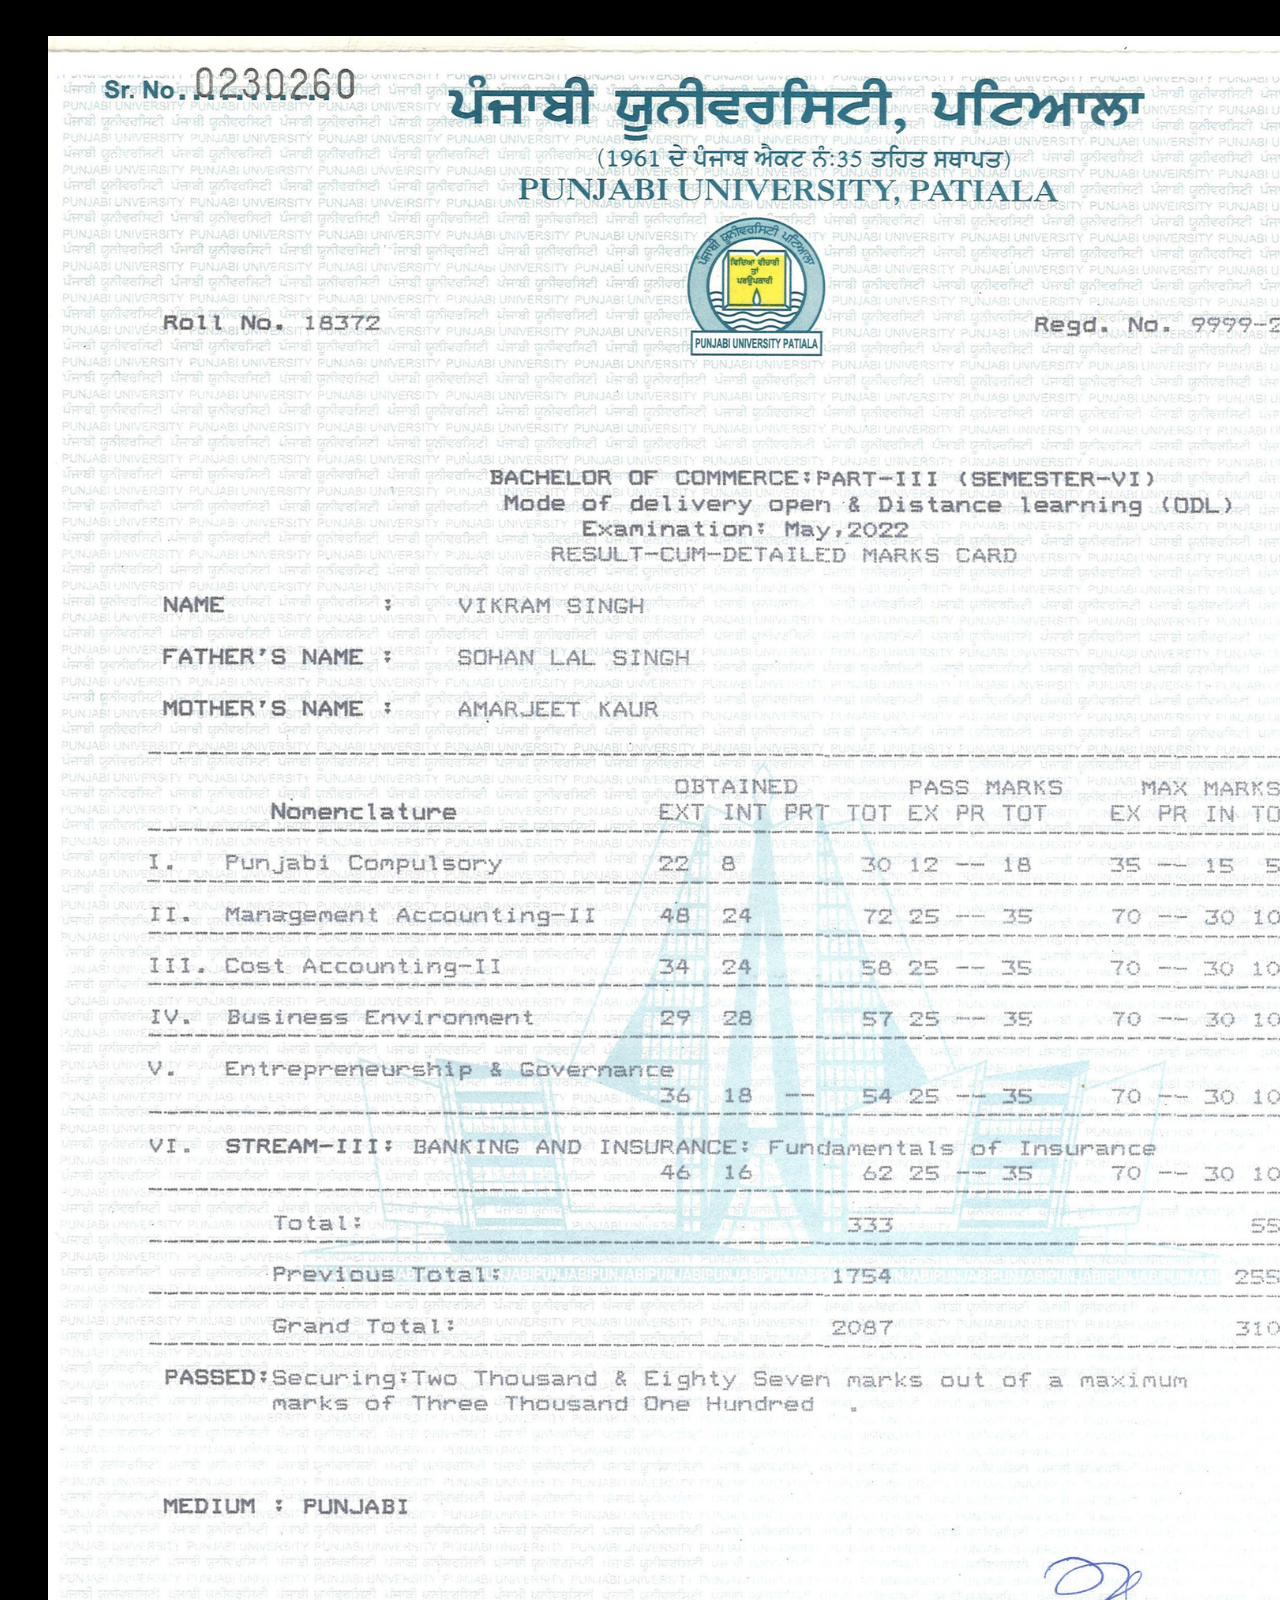
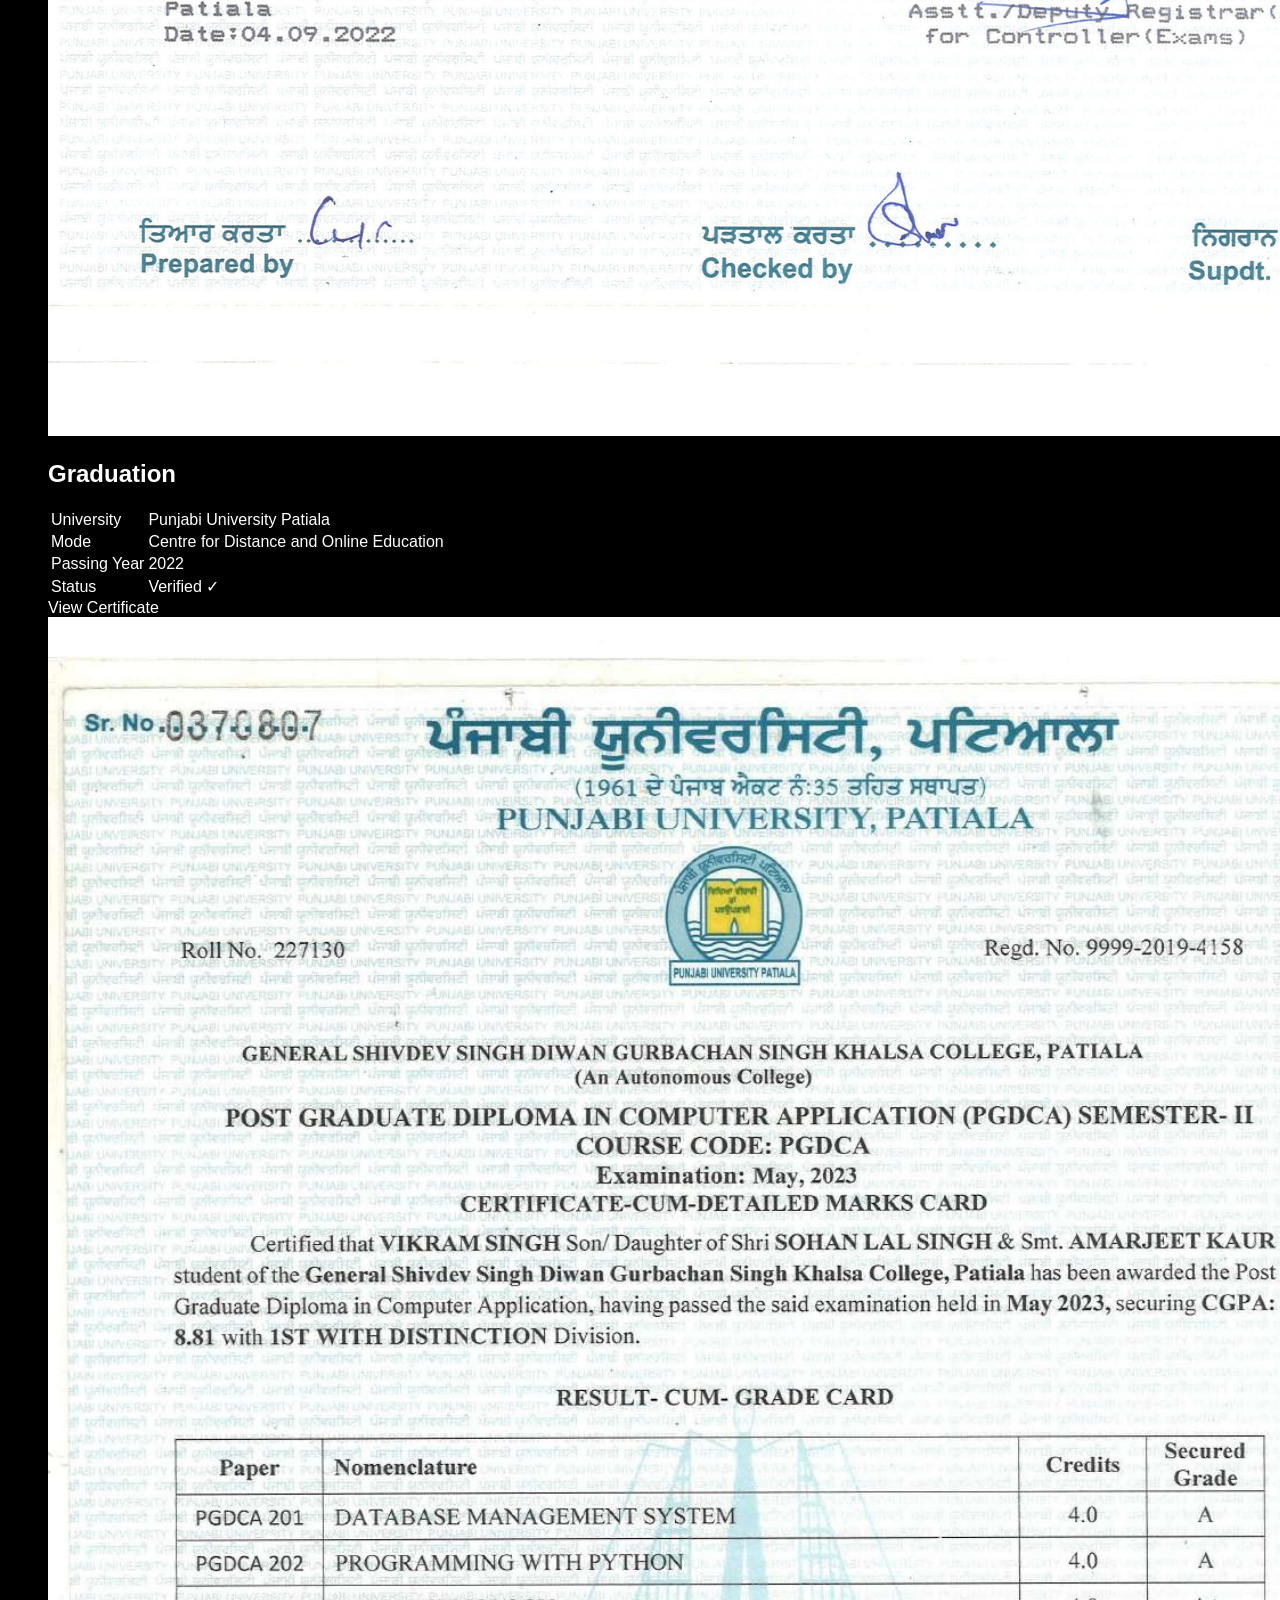
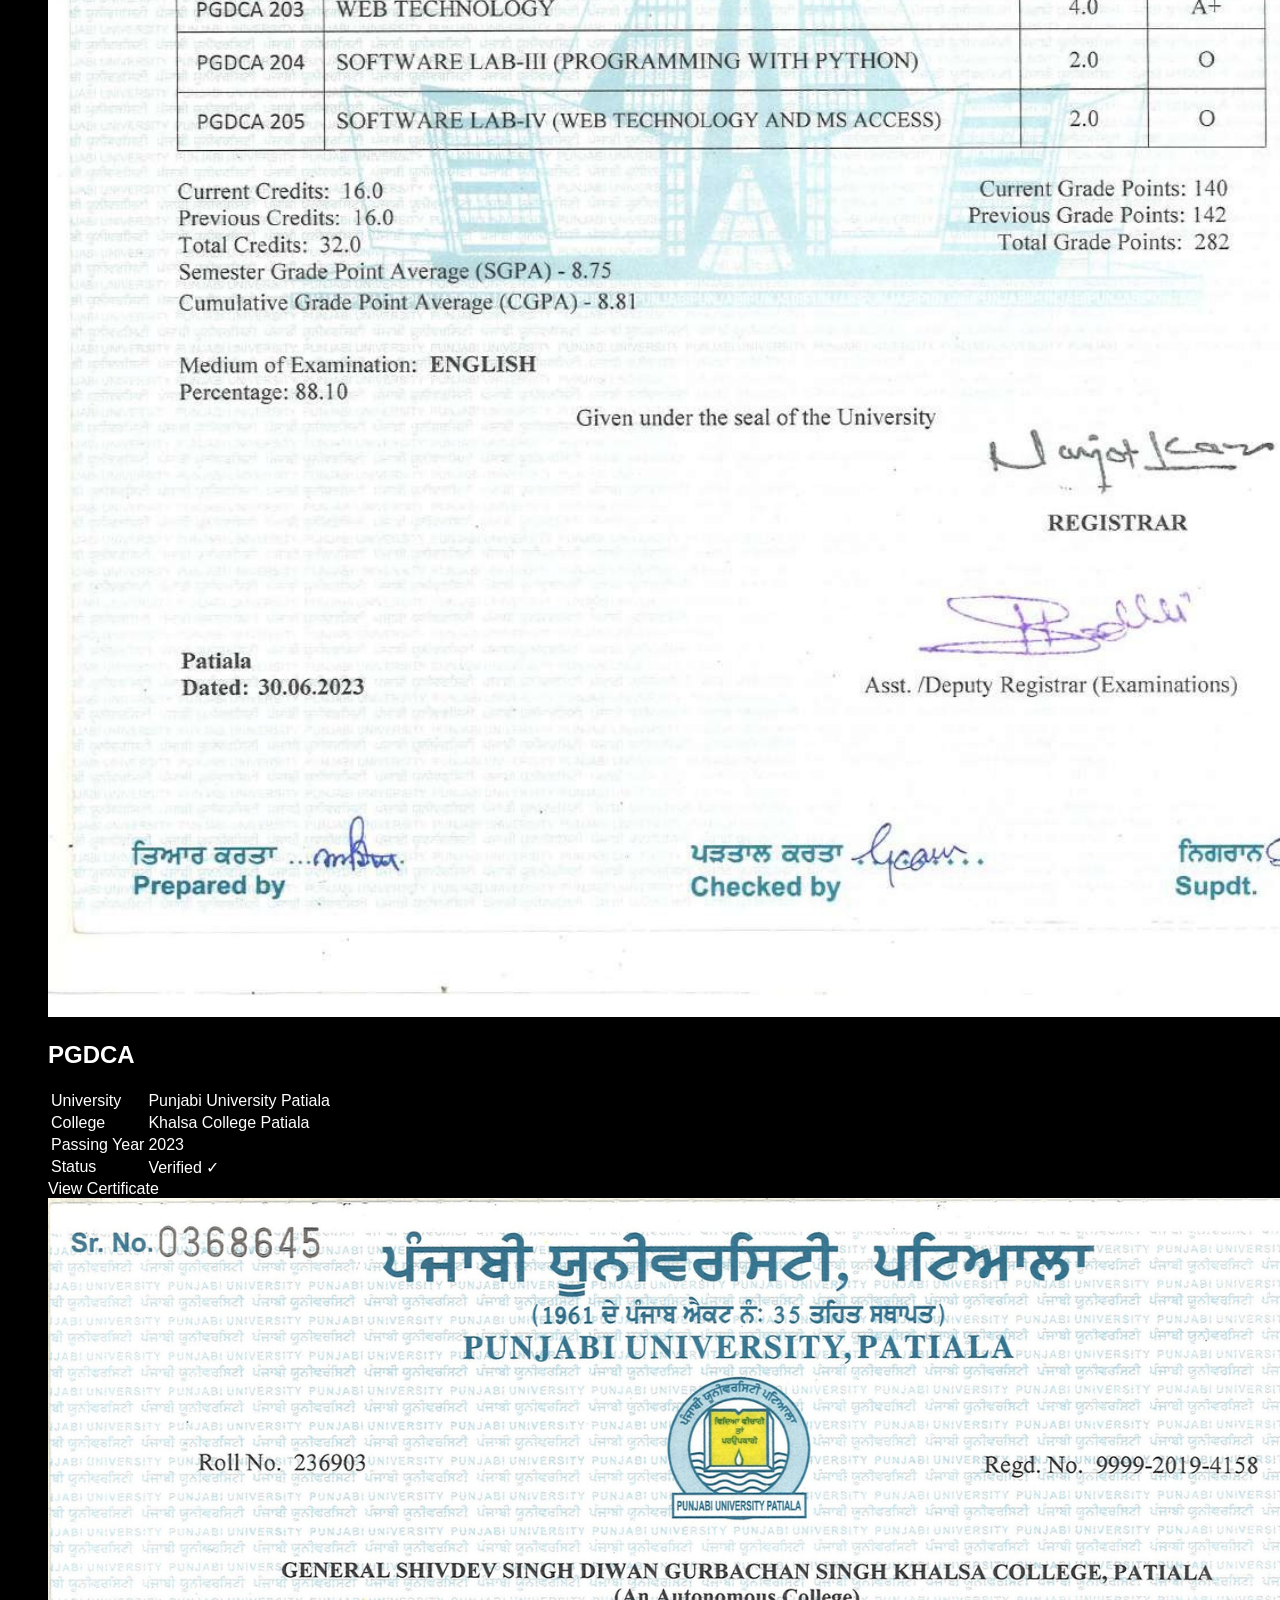
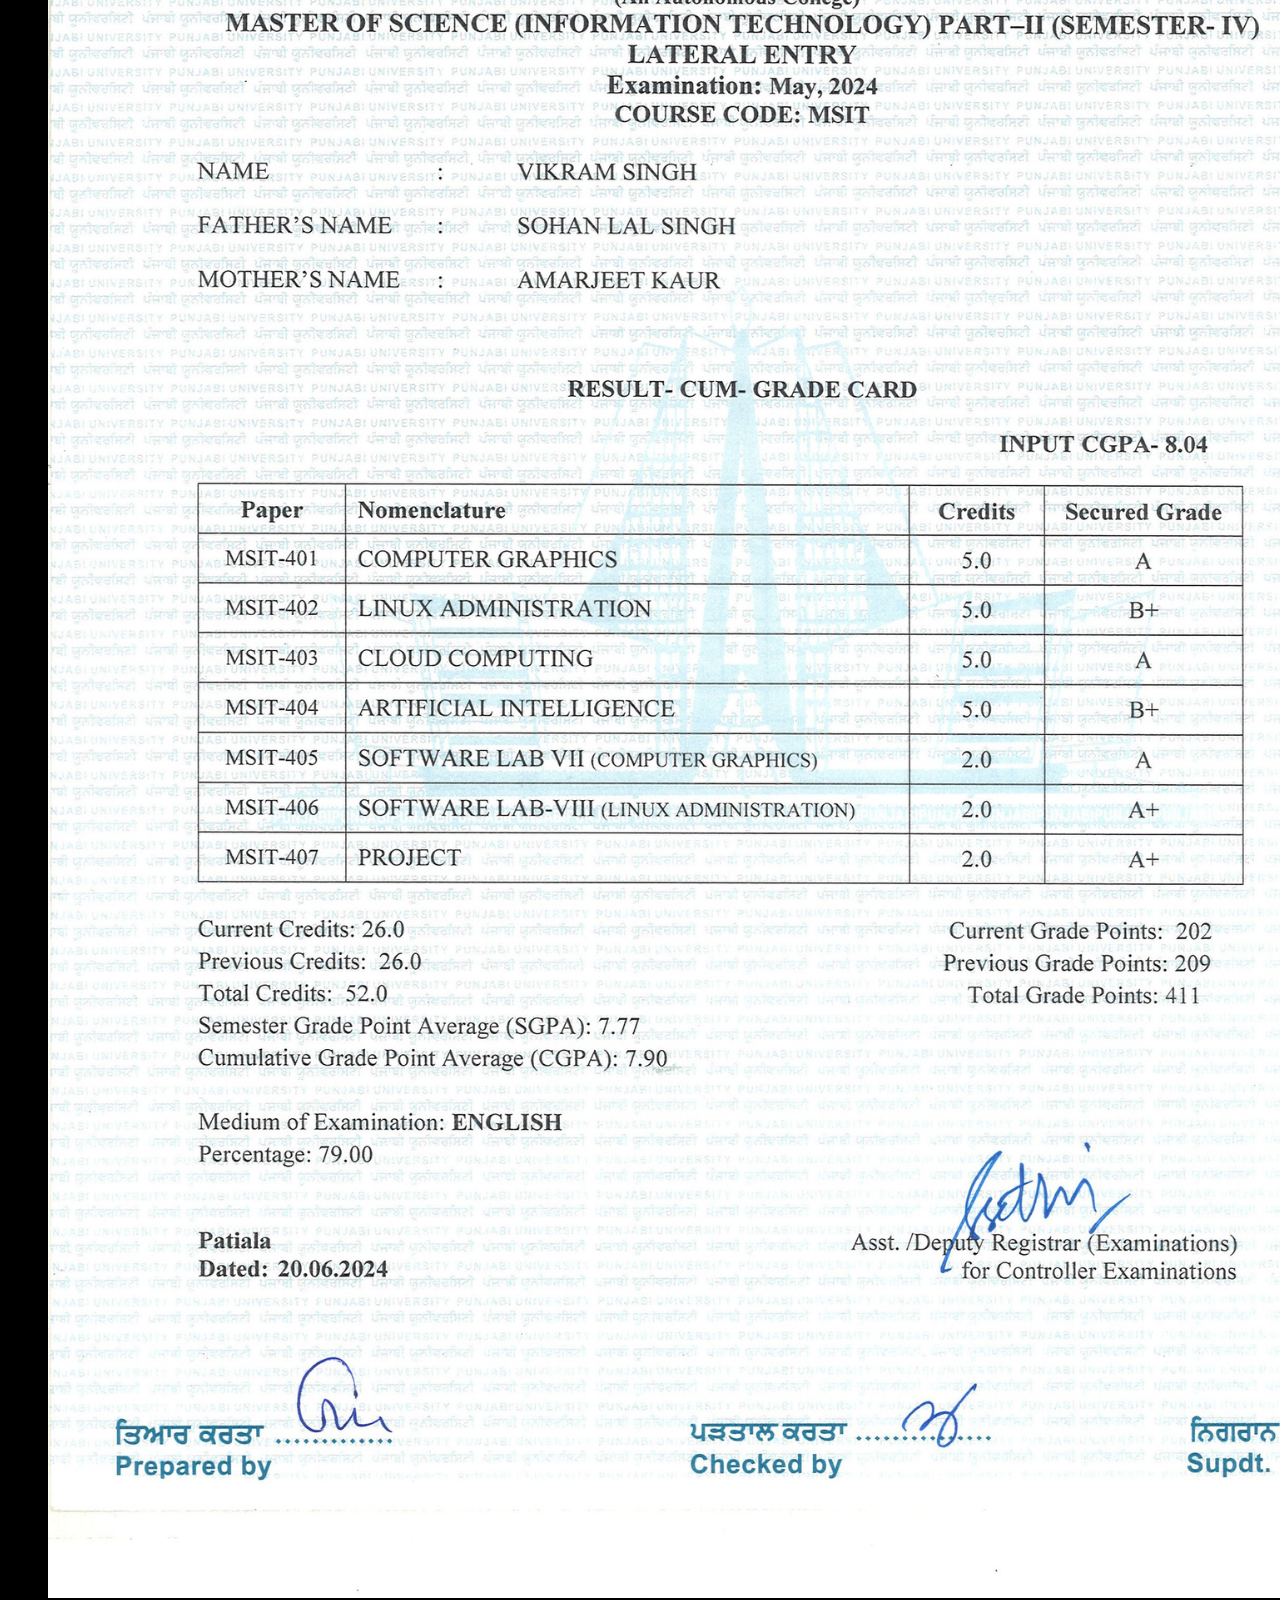
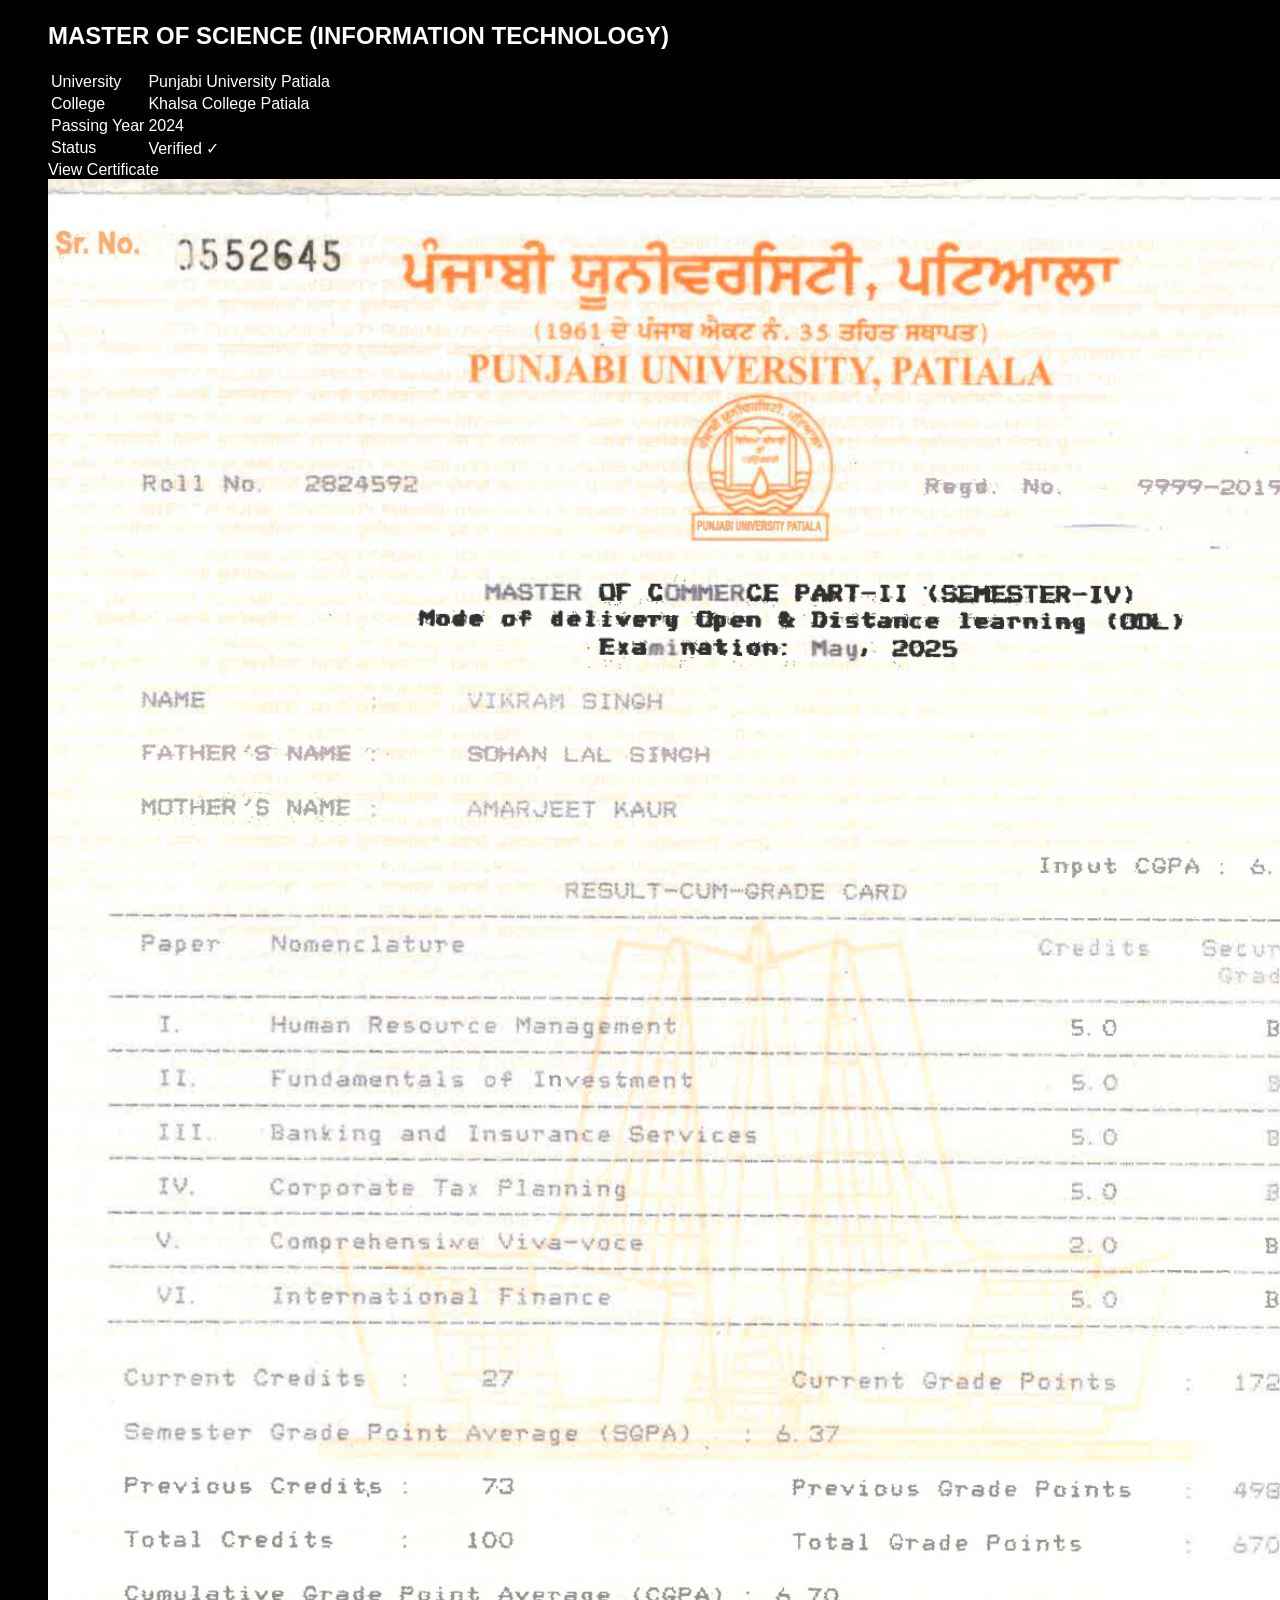
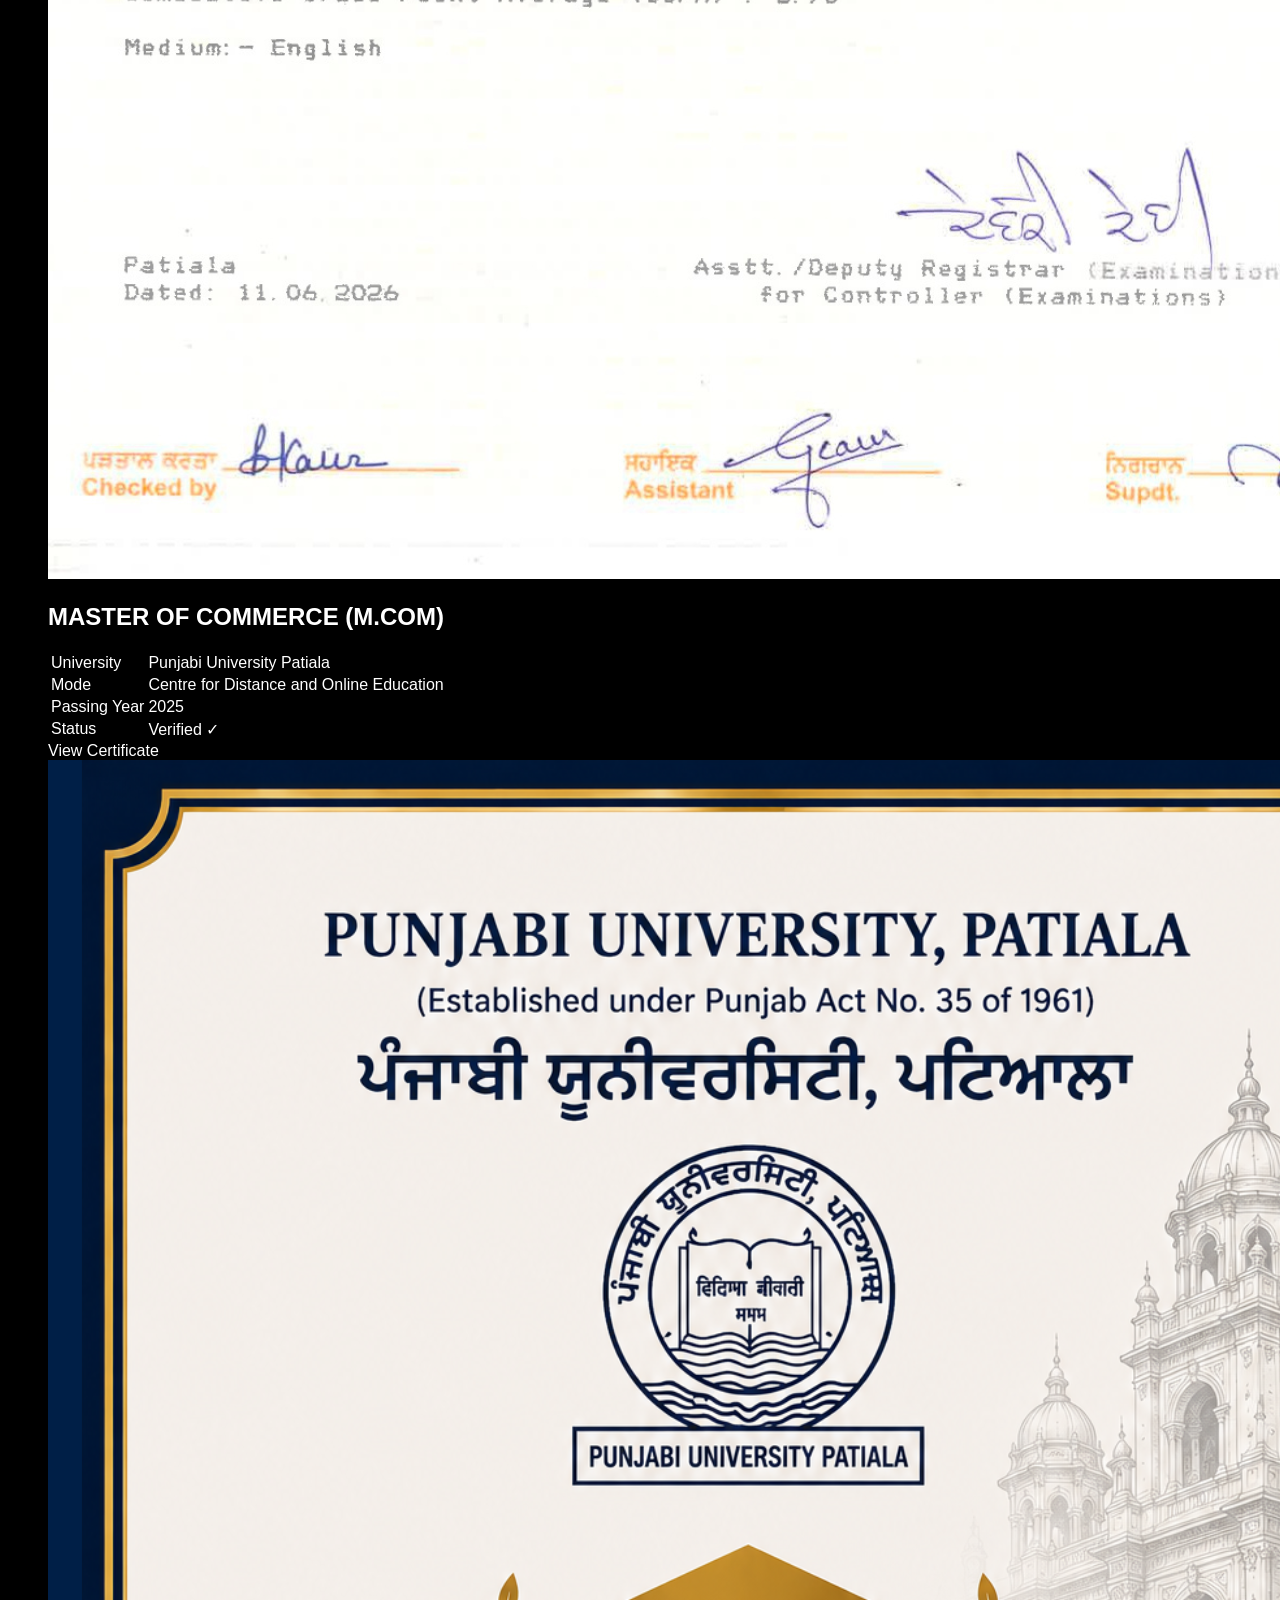
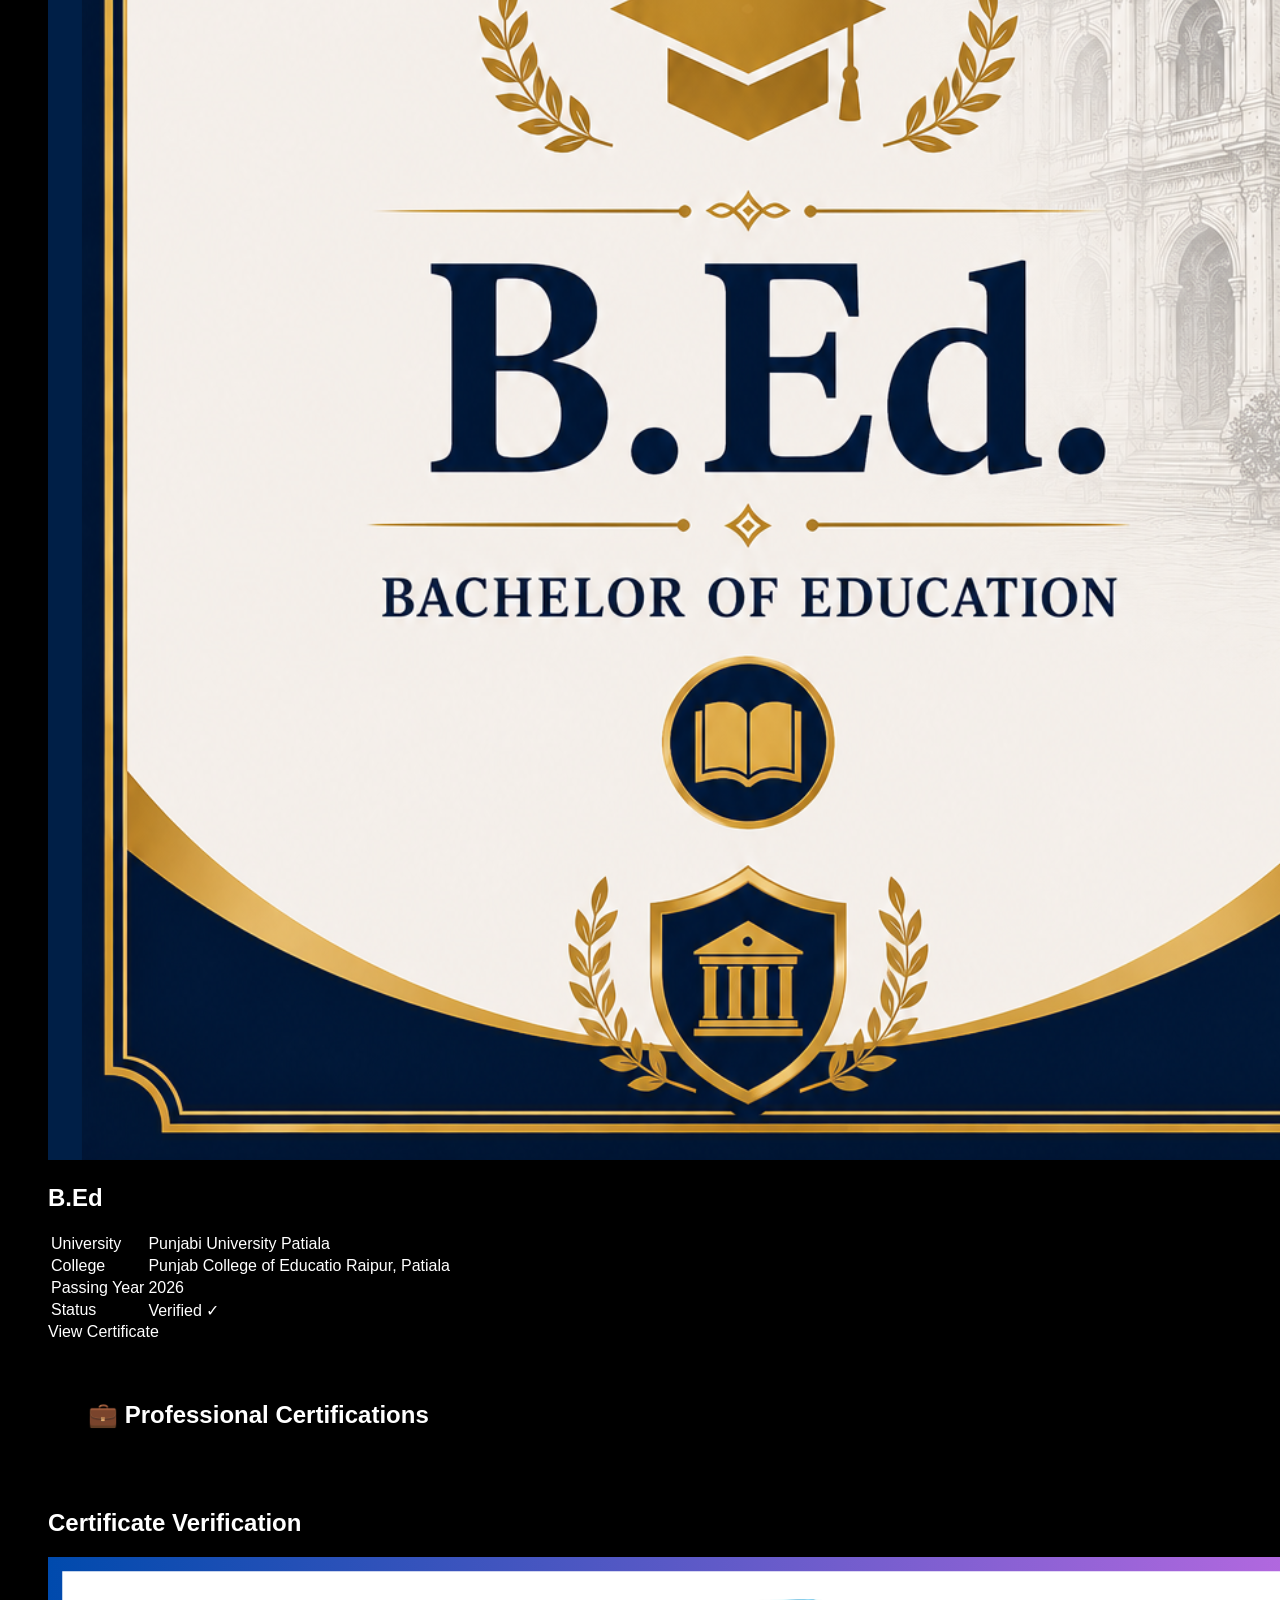
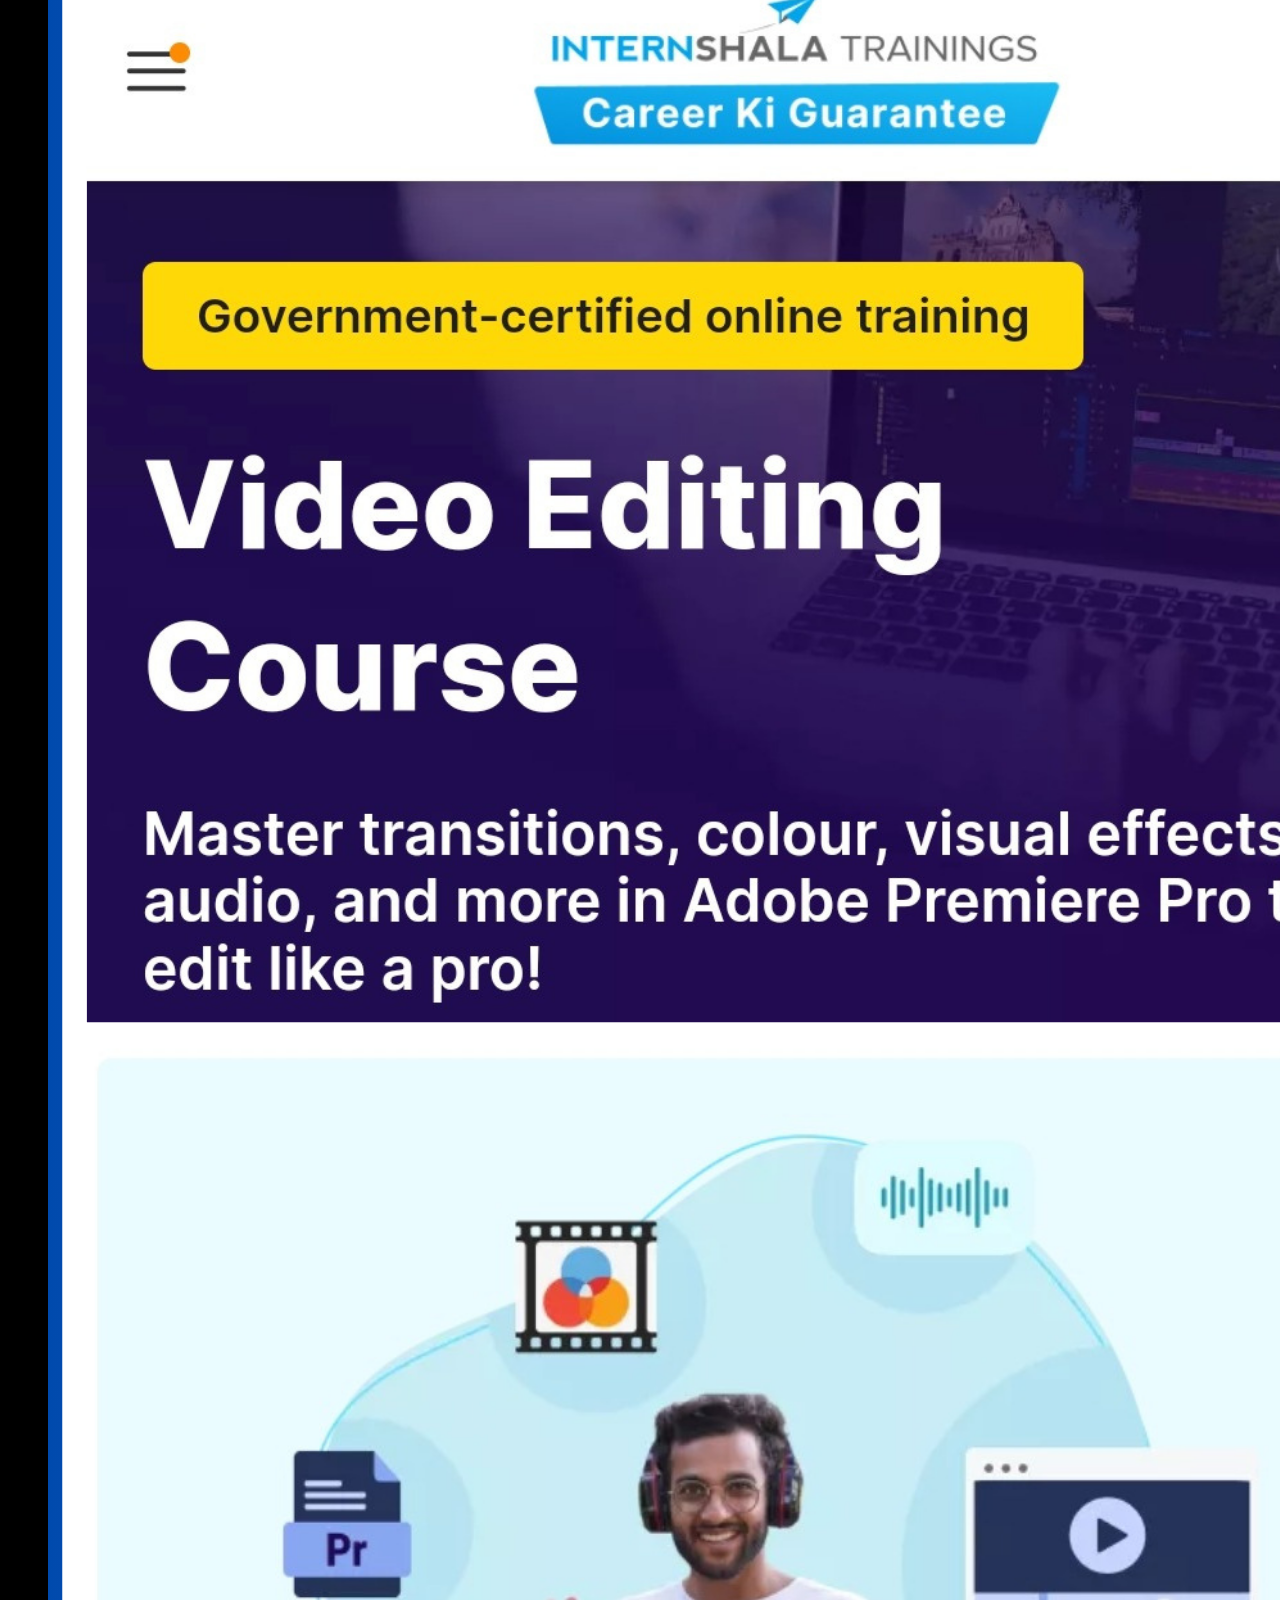
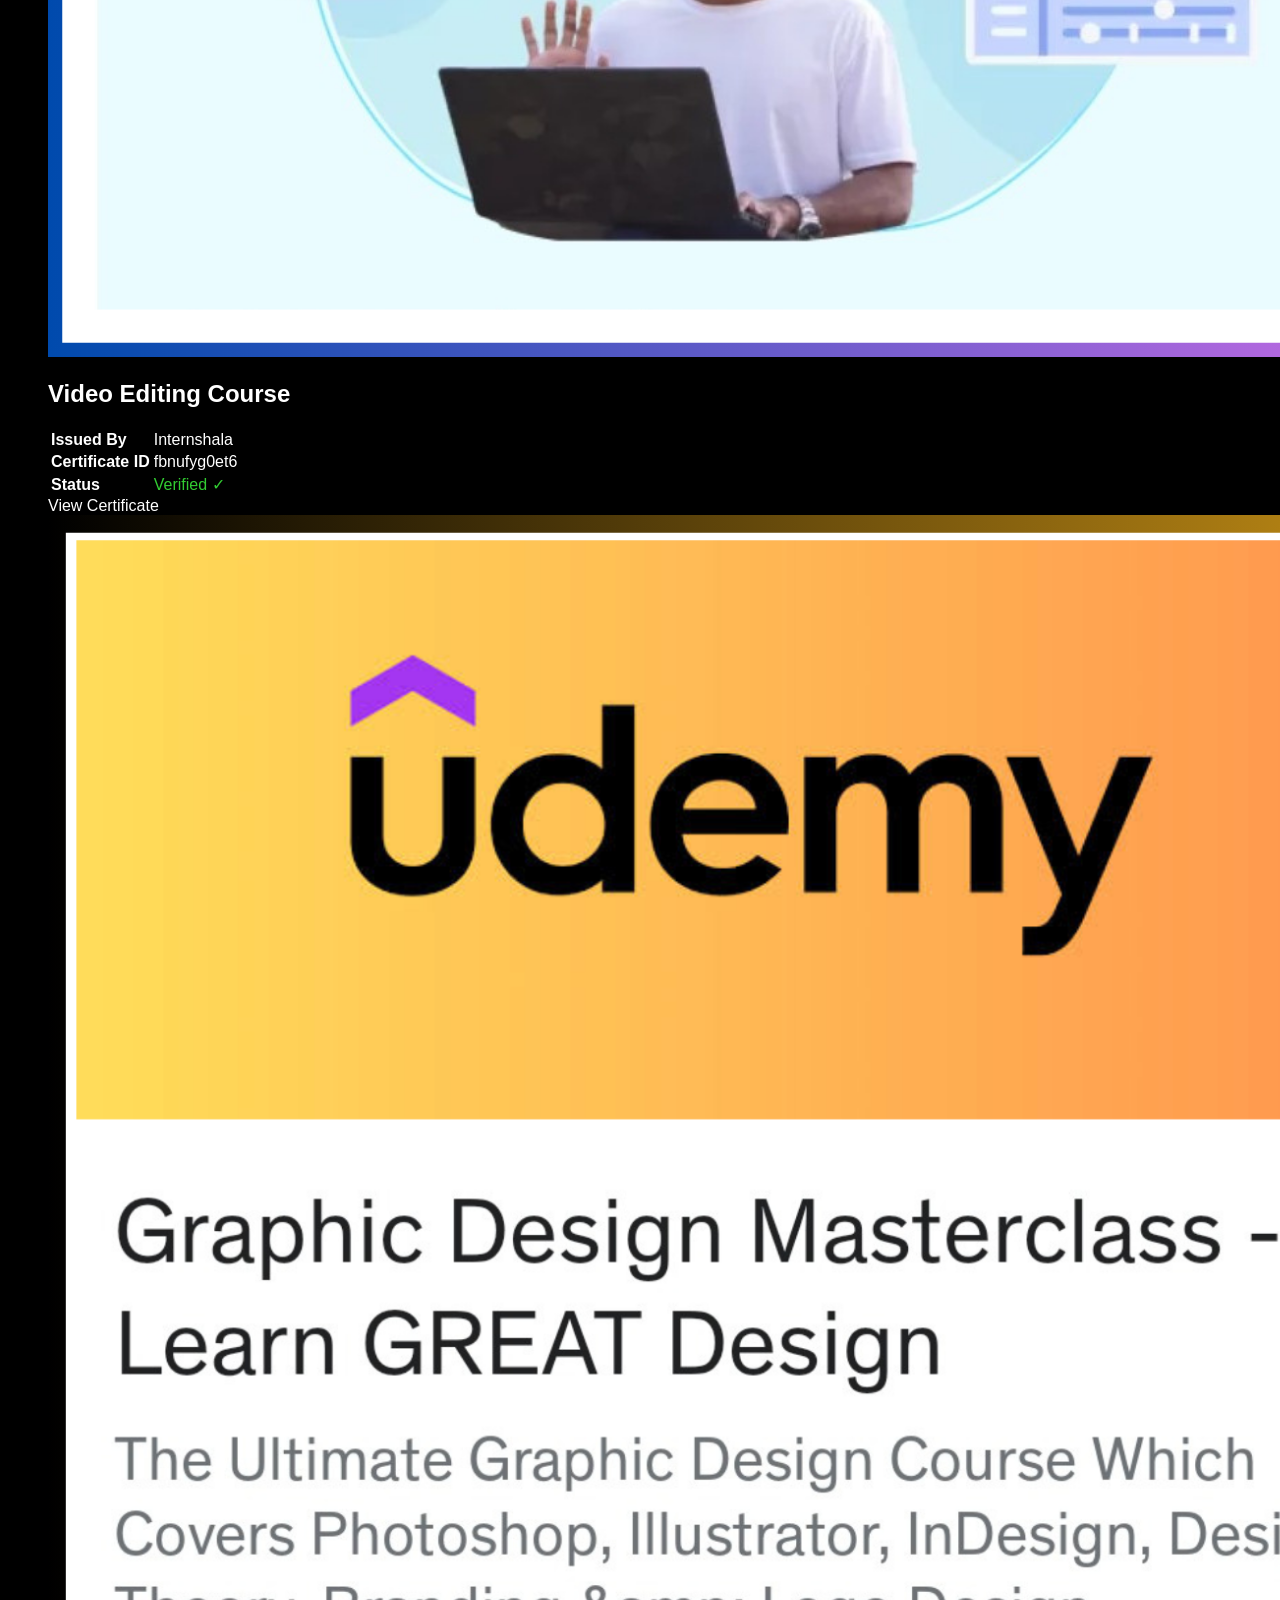
==== commit 371f6d7b: "Add files via upload" ====
--- a/certificates.html
+++ b/certificates.html
@@ -7,7 +7,7 @@
 
     <title>Certificate Verification | Vikram Singh</title>
 
-    <link rel="stylesheet" href="certificates.css">
+    <link rel="stylesheet" href="style.css">
 </head>
 
 <body>
@@ -27,6 +27,125 @@
     </div>
 </header>
     
+<section class="section-heading">
+    <h2> Teaching Exams</h2>
+    <p>Official score card/ marksheets.</p>
+</section>
+
+<!-- Teaching Exams,   Certificate 10th -->
+<div class="certificate-card">
+
+    <div class="certificate-image">
+        <img src="images/ugc.png" alt="UGC NET Certificate">
+    </div>
+
+    <div class="certificate-details">
+
+        <h2>UGC NET 2024</h2>
+
+        <table>
+
+            <tr>
+                <td>Board</td>
+                <td>National Testing Agency</td>
+            </tr>
+
+            <tr>
+                <td>Sunject</td>
+                <td>Computer Science</td>
+            </tr>
+
+            <tr>
+                <td>Qualifying Year</td>
+                <td>December 2024</td>
+            </tr>
+
+        </table>
+
+        <a href="images/ResultUgcNet.pdf" target="_blank" class="view-btn">
+            View Certificate
+        </a>
+
+    </div>
+
+</div>
+
+<!-- Teaching Exams,   PSTET Level 1 & 2 -->
+<div class="certificate-card">
+
+    <div class="certificate-image">
+        <img src="images/pstet.png" alt="PSTET">
+    </div>
+
+    <div class="certificate-details">
+
+        <h2>PSTET Level 1 & 2</h2>
+
+        <table>
+
+            <tr>
+                <td>Board</td>
+                <td>PSEB</td>
+            </tr>
+
+            <tr>
+                <td>Sunject</td>
+                <td>Math & Science, Social Science</td>
+            </tr>
+
+            <tr>
+                <td>Qualifying Year</td>
+                <td>2025 & 2026</td>
+            </tr>
+
+        </table>
+
+        <a href="images/PSTET.pdf" target="_blank" class="view-btn">
+            View Certificate
+        </a>
+
+    </div>
+
+</div>
+
+
+<div class="certificate-card">
+
+    <div class="certificate-image">
+        <img src="images/Army.png" alt="Army Public Schools">
+    </div>
+
+    <div class="certificate-details">
+
+        <h2>Army Public Schools</h2>
+
+        <table>
+
+            <tr>
+                <td>Board</td>
+                <td>AWS</td>
+            </tr>
+
+            <tr>
+                <td>Sunject</td>
+                <td>Computer Science</td>
+            </tr>
+
+            <tr>
+                <td>Qualifying Year</td>
+                <td>2025</td>
+            </tr>
+
+        </table>
+
+        <a href="images/Army.pdf" target="_blank" class="view-btn">
+            View Certificate
+        </a>
+
+    </div>
+
+</div>
+
     <!-- ========================================= -->
 <!-- SCHOOL EDUCATION -->
 <!-- ========================================= -->
@@ -605,4 +724,4 @@
 
 </body>
 
-</html>
+</html>
--- a/style.css
+++ b/style.css
@@ -0,0 +1,1072 @@
+
+#typing-text {
+  overflow: hidden; /* Hide overflow to make the typing effect work */
+  border-right: 2px solid #000; /* Cursor effect */
+}
+
+@keyframes borderAnimation {
+  0% {
+    border-color: red;
+  }
+  25% {
+    border-color: blue;
+  }
+  50% {
+    border-color: green;
+  }
+  75% {
+    border-color: yellow;
+  }
+  100% {
+    border-color: red;
+  }
+}
+
+#mscitdescriptiondiv,
+#item
+ {
+  border: 4px solid red; 
+  animation: borderAnimation 2s infinite; 
+}
+
+
+
+
+
+
+
+
+
+
+
+
+
+
+
+
+
+
+
+
+
+
+
+/* website and voice assisstant sectio------------------------- */
+
+.parentdiv{
+  display: flex;
+  justify-content: space-between;
+  /* flex-wrap:wrap; */
+  background-color: #000000;
+  margin-left: 13rem;
+}
+
+.image-container {
+  width: 68rem;
+  height: 31rem; 
+  margin-top: 2rem;
+  /* margin-left: 6rem; */
+  margin-left: 1rem;
+  background-color: #000000;
+}
+
+.image-container img {
+  width: 100%; /* Make the image fill the width of its container */
+  height: auto; /* Maintain aspect ratio */
+}
+.voice {
+  margin-top: 2rem;
+  /* margin-right: 6rem;   */
+  margin-right: 1rem;
+  margin-left: 5rem;
+}
+.voice img {
+  width: 57%; /* Make the image fill the width of its container */
+  height: auto; /* Maintain aspect ratio */
+}
+
+.a-website,
+.project{
+  color: #ffffff;
+}
+
+.my-button {
+  background-color: transparent;
+  border-color: #ee27af;
+  color: rgb(255, 255, 255);
+  padding: 15px 32px;
+  text-align: center;
+  text-decoration: none;
+  display: inline-block;
+  font-size: 16px;
+  cursor: pointer;
+  border-radius: 8px;
+  box-shadow: 0px 2px 4px rgba(0, 0, 0, 0.2);
+  position: absolute; 
+  transform: translate(-50%, -50%);
+  margin-top: 2rem;
+  margin-left: 4.5rem;
+}
+
+.my-button:hover {
+  background-color: #e485eb; 
+}
+
+/* .......change font color all pages..................... */
+
+body,
+h1,
+h2,
+h3,
+p,
+ul,
+li,
+a{
+ color: #ffffff;
+}
+
+/* Set up the body */
+body {
+  font-family: sans-serif;
+}
+
+/* Style the header section */
+
+#hero {
+  padding-top: 6.25rem;
+  padding-bottom: 0.625rem;
+  padding-left: 12.5rem;
+}
+
+#hero h2 {
+  margin-bottom: 1rem;
+  font-size: 3.5em;
+}
+#hero h3 {
+  font-size: 2em;
+}
+#hero h2 span{
+  color: #e3b714; 
+}
+
+section {
+  padding: 2.5rem;
+}
+
+section h1,
+section h2 {
+  margin-bottom: 1.25rem;
+}
+
+section ul li {
+  margin-bottom:0.625rem;
+}
+
+
+/* ..................style .....................*/
+/*............hover effect on header section...........................*/
+
+nav ul li a {
+  text-decoration: none;
+  padding: 0.625rem 1.25rem;
+  display: inline-block;
+}
+
+#certificate-link:hover {
+  text-decoration: underline; /* Add underline on hover */ 
+}
+
+body {
+  background-color: black; /* Sets background color to black */
+  background-image: url('images/vikram.png'); /* Sets background image */
+  background-repeat: no-repeat; /* Prevents background image from repeating */
+  background-size: 40.625rem 40.625rem; 
+  background-position: 43.75rem 13.4rem;
+  /* Optionally, you can add more background properties such as background-size, background-position, etc. */
+}
+section h2 span{
+  color: #ffc800;
+}
+section h3{
+  font-size: 1.875rem;
+}
+#educationheading{
+  font-family: 'Roboto', sans-serif; /* Change font family as needed */  
+  -webkit-background-clip: text;
+  -webkit-text-fill-color: transparent;
+  background-image: linear-gradient(to right, rgb(43, 142, 255) 0%, rgb(245, 56, 56) 50%, rgb(255, 28, 251) 100%);
+  font-size: 1.5rem; /* Adjust size as needed */
+  font-weight: bold;
+  text-transform: uppercase; /* Convert text to uppercase */
+  letter-spacing: 0.125rem;
+  border-bottom: 0.1rem solid #333; /* Add a bottom border */
+  padding-bottom: 0rem;
+  padding-left: 12rem;
+  padding-top: 2rem;
+
+}
+
+#mscitparentdiv{
+    display: grid;
+    background-color: #000000;
+    grid-template-columns: repeat(auto-fit, minmax(1.25rem, 1fr));
+    gap:0rem;
+    padding-left: 2rem;
+    padding-right: 30rem;
+    padding-top: 1rem;
+    padding-bottom:1rem;
+    transition: all 0.3s ease;
+}
+#mscitphotodiv{
+  background-position: 9.375rem 9.375rem;
+  background-repeat: no-repeat;  
+  padding-top: 2.3125rem;
+  padding-left: 8rem;
+}
+#mscitphotodiv img {
+  height: auto;
+  transition: transform 0.3s ease;
+}
+
+#mscitdescriptiondiv{
+  background-color:linear-gradient(to right, rgb(43, 142, 255) 0%, rgb(245, 56, 56) 50%, rgb(255, 28, 251) 100%);
+  padding: 1.25rem;
+  border-radius: 0.9375rem;  
+}
+#mscitdescriptiondiv{
+  margin-top: 0.625rem;
+  font-size: 1.125rem;
+} 
+/* .................2nd copy for m.com........... */
+
+#mscitparentdiv{
+  display: grid;
+  background-color: #000000;
+  grid-template-columns: repeat(auto-fit, minmax(1.25rem, 1fr));
+  gap:0rem;
+  padding-left: 2rem;
+  padding-right: 30rem;
+  padding-top: 1rem;
+  padding-bottom:1rem;
+}
+#mscitphotodiv{
+background-position: 9.375rem 9.375rem;/* left padding */
+background-repeat: no-repeat;  
+padding-top: 2.3125rem;
+padding-left: 8rem;
+}
+#mscitphotodiv img {
+max-width: 50%;
+height: auto;
+}
+
+#mscitdescriptiondiv{
+background-color: #f4e0c4;
+padding: 1.25rem;
+border-radius: 0.9375rem;  
+}
+#mscitdescriptiondiv{
+margin-top: 0.625rem;
+font-size: 1.125rem;
+}
+
+#mcomsection{
+  background-image:url('m.com.png'); 
+  background-size: 15%;
+  background-position: 9.375rem 2.5rem;/* left padding */
+  background-repeat: no-repeat;    
+}
+#mcomheading{
+  font-family: 'Roboto', sans-serif; /* Change font family as needed */
+  font-size: 2rem; /* Adjust size as needed */
+  font-weight: bold;
+  text-transform: uppercase; /* Convert text to uppercase */
+  letter-spacing: 0.125rem;
+  padding-left: 28.75rem;    
+}
+#mcomdescription{
+  font-family: 'Roboto', sans-serif; /* Change font family as needed */
+  font-size: 1.25rem; /* Adjust size as needed */
+  font-weight: bold;
+  letter-spacing: 0.125rem;
+  padding-left: 28.75rem;
+}
+#pgdcasection{
+  background-image:url('pgdca.png'); 
+  background-size: 15%;
+  background-position: 9.375rem 5rem;/* left padding */
+  background-repeat: no-repeat;    
+}
+#pgdcaheading{
+  font-family: 'Roboto', sans-serif; /* Change font family as needed */
+  font-size: 2rem; /* Adjust size as needed */
+  font-weight: bold;
+  text-transform: uppercase; /* Convert text to uppercase */
+  letter-spacing: 0.125rem;
+  padding-left: 28.75rem; 
+  padding-top: 3.125rem;   
+}
+#pgdcadescription{
+  font-family: 'Roboto', sans-serif; /* Change font family as needed */
+  font-size: 1.25rem; /* Adjust size as needed */
+  font-weight: bold;
+  letter-spacing: 0.125rem;
+  padding-left: 28.75rem;
+  padding-top: 0.6875rem;
+}
+#bcomsection{
+  background-image:url('b.com.png'); 
+  background-size: 15%;
+  background-position: 9.375rem 5rem;/* left padding */
+  background-repeat: no-repeat;    
+}
+#bcomheading{
+  font-family: 'Roboto', sans-serif; /* Change font family as needed */
+  font-size: 2rem; /* Adjust size as needed */
+  font-weight: bold;
+  text-transform: uppercase; /* Convert text to uppercase */
+  letter-spacing: 0.125rem;
+  padding-left: 28.75rem;    
+  padding-top: 3.125rem;
+}
+#bcomdescription{
+  font-family: 'Roboto', sans-serif; /* Change font family as needed */
+  font-size: 1.25rem; /* Adjust size as needed */
+  font-weight: bold;
+  letter-spacing: 0.125rem;
+  padding-left: 28.75rem;
+  padding-top: 0.6875rem;
+  padding-bottom: 6.25rem;
+  border-bottom: 0.125rem solid #333;
+}
+#onlinecoursesheading{
+  font-family: 'Roboto', sans-serif; /* Change font family as needed */
+  color: #ff6e6e; /* Heading color */
+  background-clip: text;
+-webkit-background-clip: text;  /* Safari */
+-webkit-text-fill-color: transparent;
+  background-image: linear-gradient(to right, rgb(43, 142, 255) 0%, rgb(245, 56, 56) 50%, rgb(255, 28, 251) 100%);
+  font-size: 2rem; /* Adjust size as needed */
+  font-weight: bold;
+  letter-spacing: 0.125rem;
+  padding-left: 9.375rem;
+}
+#asagraphicdesignerheading{
+  font-family: 'Roboto', sans-serif; /* Change font family as needed */
+  color: #82cae9; /* Heading color */
+  font-size: 2rem; /* Adjust size as needed */
+  font-weight: bold;
+  letter-spacing: 0.125rem;
+  padding-left: 9.375rem;
+}
+
+
+#graphicdesignerdiv {
+  display: grid;
+  grid-template-columns: repeat(auto-fit, minmax(1.25rem, 1fr));
+  gap: 6.25rem;
+  padding-left: 12.5rem;
+  padding-right: 12.5rem;
+  padding-top: 6.25rem;
+  padding-bottom: 6.25rem;
+
+}
+
+#item {
+  background-color: #f0f0f0;
+  padding: 1.25rem;
+  border-radius: 0.9375rem;  
+}
+
+#item img {
+  max-width: 100%;
+  height: auto;
+}
+
+#item h3 {
+  margin-top: 0.625rem;
+  font-size: 1.125rem;
+}
+
+#certificate-link {
+  display: block;
+  margin-top: 0.625rem;
+  text-decoration: none;
+  color: blue;
+}
+#asacommercestudentdiv {
+  display: grid;
+  grid-template-columns: repeat(auto-fit, minmax(1.25rem, 1fr));
+  gap: 6.25rem;
+  padding-left: 12.5rem;
+  padding-right: 12.5rem;
+  padding-top: 6.25rem;
+  padding-bottom: 6.25rem;
+
+}
+#commerceitem{
+  background-color: #130202;
+  padding: 1.25rem;
+  border-radius: 0.9375rem;  
+}
+#commerceitem img {
+  max-width: 100%;
+  height: auto;
+}
+
+#commerceitem h3 {
+  margin-top: 0.625rem;
+  font-size: 1.125rem;
+}
+
+#commerceitem1{
+  background-color: #130202;
+  padding: 1.25rem;
+  border-radius: 0.9375rem;  
+}
+#commerceitem1 img {
+  max-width: 100%;
+  height: auto;
+}
+
+#commerceitem1 h3 {
+  margin-top: 0.625rem;
+  font-size: 1.125rem;
+}
+
+
+#welleducationlogoimagesize{
+width: 11.5625rem;
+height: auto;
+}
+#quotespostersize{
+  width: 11.875rem;
+  height: auto;
+}
+#teachersdaypostersize{
+  width: 11.875rem;
+  height: auto;
+}
+#videosize{
+  width: 100%; /* Adjust to your desired width */
+  max-width: 50rem; /* Set maximum width to maintain responsiveness */
+  height: auto;
+}
+
+#aboutmediv {
+  display: grid;
+  grid-template-columns: repeat(auto-fit, minmax(1.25rem, 1fr));
+  gap: 6.25rem;
+  padding-left: 12.5rem;
+  padding-right: 12.5rem;
+  padding-top: 6.25rem;
+  padding-bottom: 6.25rem;
+
+}
+#aboutmechild{
+  background-color: #f0f0f0;
+  padding: 1.25rem;
+  border-radius: 0.9375rem;  
+}
+#aboutmechild h3 {
+  margin-top: 0.625rem;
+  font-size: 1.125rem;
+  color: #6600ff;
+}
+#aboutmedescriptioncolor{
+  color: #000000;
+}
+/* ......................contact me section..................... */
+
+.container {
+  max-width:  37.5rem;
+  margin: 3.125rem auto;
+  padding: 1.25rem;
+  background-color: #fff;
+  border-radius: 1.25rem;
+  box-shadow: 0px 0px 1.25rem rgba(0, 0, 0, 0.1);
+  position: relative;
+}
+
+input[type="text"],
+input[type="email"],
+textarea {
+  width: 100%;
+  padding: 0.625rem;
+  margin-bottom: 1.25rem;
+  border-radius: 0.3125rem;
+  border: 0.0625rem solid #ccc;
+  box-sizing: border-box;
+}
+textarea {
+  resize: none;
+  height: 9.375rem;
+}
+input[type="submit"] {
+  background-color: #4CAF50;
+  color: white;
+  padding: 0.9375rem 1.25rem;
+  border: none;
+  border-radius: 0.3125rem;
+  cursor: pointer;
+  font-size: 1rem;
+  font-weight: bold;
+  transition: background-color 0.3s ease;
+}
+input[type="submit"]:hover {
+  background-color: #45a049;
+}
+.submit-container {
+  text-align: center;
+}
+.shapes {
+  position: absolute;
+  top: -2.5rem;
+  left: -2.5rem;
+  z-index: -1;
+}
+.shape1 {
+  width: 6.25rem;
+  height: 6.25rem;
+  background-color: #ffcc00;
+  border-radius: 50%;
+  transform: rotate(45deg);
+}
+.shape2 {
+  width: 5rem;
+  height: 5rem;
+  background-color: #ff6666;
+  border-radius: 50%;
+  transform: rotate(45deg);
+}
+.shape3 {
+  width: 3.75rem;
+  height: 3.75rem;
+  background-color: #66ccff;
+  border-radius: 50%;
+  transform: rotate(45deg);
+}
+
+/* ..............Styles for Social Media Section................ */
+#SocialMedia {
+  text-align: center;
+}
+
+#SocialMedia h2 {
+  color: white;
+  font-size: 1.875rem;
+  margin-bottom: 1.875rem;
+  padding-top: 6.25rem;
+}
+
+.social-icons {
+  display: flex;
+  justify-content: center;
+  flex-wrap: wrap;
+  gap: 0.9375rem;
+}
+
+.social-icons a {
+  display: inline-block;
+  text-decoration: none;
+  color: white;
+  transition: transform 0.3s ease;
+}
+
+.social-icons a:hover {
+  transform: translateY(-0.3125rem);
+}
+
+.social-icons img {
+  width: 1.875rem;
+  height: auto;
+  border-radius: 50%;
+  background: rgba(255, 255, 255, 0.2);
+  padding: 0.625rem;
+  transition: background-color 0.3s ease;
+}
+
+.social-icons img:hover {
+  background-color: rgba(255, 255, 255, 0.5);
+}
+
+.social-icons span {
+  display: block;
+  margin-top: 0.625rem;
+}
+
+/* Specific icon styling */
+.social-icons a[href*="facebook"] img {
+  background-color: #ffffff;
+}
+
+.social-icons a[href*="twitter"] img {
+  background-color: #ffffff;
+}
+
+.social-icons a[href*="linkedin"] img {
+  background-color: #ffffff;
+}
+
+.social-icons a[href*="youtube"] img {
+  background-color: #ffffff;
+}
+
+.social-icons a[href*="snapchat"] img {
+  background-color: #ffffff;
+}
+
+.social-icons a[href*="telegram"] img {
+  background-color: #ffffff;
+}
+
+.social-icons a[href*="instagram"] img {
+  background-color: #ffffff;
+}
+
+
+/* ...............footer............................................... */
+
+.footer {
+  background-color: #000000;
+
+}
+
+#certificate-link {
+  display: inline-block;
+  padding: 0.625rem 1.25rem;
+  font-size: 1.125rem;
+  text-decoration: none;
+  color: #fff;
+  background-color: #4CAF50;
+  border-radius: 0.9375rem;
+  border: none;
+  cursor: pointer;
+  transition: all 0.3s ease;
+  box-shadow: 0px 0.25rem 0.375rem rgba(0, 0, 0, 0.1);
+}
+
+#certificate-link:hover {
+  transform: translateY(-0.125rem);
+  box-shadow: 0px 0.375rem 0.625rem rgba(0, 0, 0, 0.2);
+  background-color: #45a049;
+} 
+#htmlcsscourseheading{
+color: #000;
+}
+#englishcoursethumbnailsize{
+width: 21.875rem;
+height: auto;
+}
+
+#mscitparentdiv:hover {
+  transform: translateY(-5px);
+  box-shadow: 0 6px 12px rgba(0, 0, 0, 0.15);
+}
+#mscitphotodiv:hover img {
+  transform: scale(1.05);
+}
+
+.nav ul li a {
+  text-decoration: none;
+  color: #ffffff; /* Default color */
+  position: relative;
+}
+
+.nav ul li a:hover {
+  color: #f6b724; /* Hover color */
+}
+
+.nav ul li a:before {
+  content: '';
+  position: absolute;
+  width: 100%;
+  height: 2px;
+  bottom: 0;
+  left: 0;
+  background-color: #7d13e0; /* Underline color */
+  visibility: hidden;
+  transform: scaleX(0);
+  transition: all 0.4s ease-in-out;
+}
+
+.nav ul li a:hover:before {
+  visibility: visible;
+  transform: scaleX(1);
+}
+
+/* Google Fonts - Poppins */
+@import url("https://fonts.googleapis.com/css2?family=Poppins:wght@300;400;500;600&display=swap"); */
+
+* {
+  margin: 0;
+  padding: 0;
+  box-sizing: border-box;
+  font-family: "Poppins", sans-serif;
+}
+
+.nav {
+  background-image: url('logo.png'); 
+  background-position: 0.625rem;
+  background-size: 10%;
+  background-repeat: no-repeat;
+  padding: 4.375rem;
+  padding-top: 4.375rem;
+  box-shadow: 0 4px 10px rgba(0, 0, 0, 0.1);
+}
+.nav,
+.nav .nav-links {
+  display: flex;
+  align-items:center;
+}
+.nav {
+  justify-content: flex-end;
+
+}
+a {
+  color: #fff;
+  text-decoration: none;
+}
+.nav .nav-links {
+  column-gap: 1.7rem;
+  list-style: none;
+}
+.nav .nav-links a {
+  transition: all 0.2s linear;
+}
+
+.nav .navOpenBtn,
+.nav .navCloseBtn {
+  display: none;
+}
+
+.nav.openSearch .nav-links a {
+  opacity: 0;
+  pointer-events: none;
+}
+.nav .search-icon {
+  color: #fff;
+  font-size: 20px;
+  cursor: pointer;
+}
+.nav .search-box {
+  position: absolute;
+  right: 250px;
+  height: 45px;
+  max-width: 555px;
+  width: 100%;
+  opacity: 0;
+  pointer-events: none;
+  transition: all 0.2s linear;
+}
+.nav.openSearch .search-box {
+  opacity: 1;
+  pointer-events: auto;
+}
+.search-box .search-icon {
+  position: absolute;
+  left: 15px;
+  top: 50%;
+  left: 15px;
+  color: #4a98f7;
+  transform: translateY(-50%);
+}
+.search-box input {
+  height: 100%;
+  width: 100%;
+  border: none;
+  outline: none;
+  border-radius: 6px;
+  background-color: #fff;
+  padding: 0 15px 0 45px;
+}
+
+@media screen and (max-width: 1160px) {
+
+  .nav .search-box {
+    right: 150px;
+  }
+}
+@media screen and (max-width: 950px) {
+
+  .nav .search-box {
+    right: 100px;
+    max-width: 400px;
+  }
+}
+@media screen and (max-width: 768px) {
+  .nav .search-box {
+    top: calc(2% + 8px);
+    max-width: calc(65% - 20px);
+    right: 50%;
+    transform: translateX(50%);
+    box-shadow: 0 2px 10px rgba(0, 0, 0, 0.1);
+  }
+}
+
+@media screen and (max-width: 768px) {
+  .nav .navOpenBtn,
+  .nav .navCloseBtn {
+    display: block;
+  }
+  .nav {
+    padding-top: 2rem;
+    padding-right: 3rem;
+    padding-bottom: 0rem;
+  }
+
+ .nav .nav-links {
+    position: fixed;
+    top: 0rem;
+    left: -100%;
+    height: 100%;
+    max-width: 280px;
+    width: 100%;
+    padding-top: 100px;
+    row-gap: 30px;
+    flex-direction: column;
+    background-color: #11101d;
+    box-shadow: 0 2px 10px rgba(0, 0, 0, 0.1);
+    transition: all 0.4s ease;
+    z-index: 100;
+  } 
+  .nav.openNav .nav-links {
+    left: 0;
+  }
+  .nav .navOpenBtn {
+    color: #fff;
+    font-size: 20px;
+    cursor: pointer;
+    padding-right: 17rem;
+  }
+  .nav .navCloseBtn {
+    position: absolute;
+    top: 20px;
+    right: 20px;
+    color: #fff;
+    font-size: 20px;
+    cursor: pointer;
+  }
+
+  .nav {
+    background-position: 4rem 2.3rem;
+    background-size: 15%;
+  }
+
+}
+
+ /* ...................mobile scree coding.........................  */
+
+@media screen and (max-width: 600px) {
+
+body {
+  background-color: black; 
+  background-image: url('vikram.png'); 
+  background-repeat: no-repeat;  
+  background-size: 15rem auto; 
+  background-position: 11rem 5rem;
+}
+
+#hero{
+    font-size: 0.40rem;
+    padding-top: 4rem;
+    padding-bottom: 0rem;
+    padding-left: 1rem;
+  }
+  #hero h3{
+    padding-bottom: 0rem;
+    margin-bottom: 0rem;
+  }
+
+#educationheading{
+  font-size: 0.60rem; 
+  padding-bottom: 0rem;
+  padding-left: 1rem;
+  padding-top: 2.3rem;
+  margin-top: 0rem;
+}
+#mscitparentdiv{
+  display: inline-block;
+  padding-left: 1rem; /* Adjust padding for smaller screens */
+  padding-right: 1rem; /* Adjust padding for smaller screens */
+  justify-content: center;
+  align-items: center;
+  }
+#mscitphotodiv img {
+    max-width: 50%;
+    height: auto;
+    justify-content: center;
+    align-items: center;
+  }
+  
+  #mscitdescriptiondiv{
+    padding-left: 0.50rem;
+    padding-top: 0.10rem;
+    border-radius: 0.9375rem;  
+    margin-top: 0.625rem;
+    font-size: 0.80rem;
+  } 
+#asagraphicdesignerheading,
+#onlinecoursesheading{
+  font-size: 1rem;
+  padding-left: 1rem;
+}
+
+#graphicdesignerdiv {
+  display: inline-block;
+  padding-left: 1rem;
+  padding-right: 1rem;
+  padding-top: 1rem;
+  padding-bottom: 1rem;
+  size: 50%;
+
+}
+
+#item {
+  background-color: #000000;
+  padding: 1rem;
+  padding-left: 1rem;
+}
+
+#item img {
+  max-width: 50%;
+  height: auto;
+  padding-left: 0rem;
+}
+
+#item h3 {
+  font-size: 0.80rem;
+  color: #ffffff;
+}
+#certificate-link {
+  display:flexbox;
+  font-size: 0.70rem;
+  margin-top: 0rem;
+}
+
+
+
+#asacommercestudentdiv {
+  display:contents;
+  padding-left: 1rem;
+  padding-top: 1rem;
+  padding-bottom: 1rem;
+
+}
+#commerceitem img {
+  max-width: 50%;
+  height: auto;
+}
+#commerceitem1 img {
+  max-width: 50%;
+  height: auto;
+}
+
+#commerceitem h3 {
+  font-size: 0.80rem;
+}
+#commerceitem1 h3 {
+  font-size: 0.80rem;
+}
+#commerceitem1 br{
+  display: none;
+}
+
+
+
+#aboutmediv {
+  display:BLOCK;
+  padding: 1.25rem;  
+}
+#aboutmechild{
+  margin-bottom: 2rem;
+}
+#aboutmechild h3 {
+  font-size: 0.8rem;
+  color: #6600ff;
+}
+
+.container {
+  max-width:  17rem;
+}
+.social-icons img {
+  width: 1rem;
+}
+#SocialMedia h2 {
+  color: white;
+  font-size: 1.2rem;
+  margin-bottom: 1.875rem;
+  padding-top: 6.25rem;
+}
+
+#downloadresumeheading{
+  display: block;
+}
+
+.footer {
+  font-size: 0.6rem;
+  padding-left: 7rem;
+}
+#blankdiv br{
+display: block;
+}
+#htmlcsscourseheading{
+font-size: 0.95rem;
+}
+
+
+
+
+/* website and voice assisstant section------------------------- */
+
+.parentdiv{
+  display:grid;
+  margin-left: 0.3rem;
+}
+
+.image-container {
+  width: 21rem;
+  height: 18rem; 
+}
+.voice{
+  margin-left: 1rem;
+}
+.voice img {
+  width: 46%; 
+  height: auto; 
+}
+
+.a-website,
+.project{
+  color: #ffffff;
+}
+
+.my-button {
+    display:flexbox;
+    font-size: 0.70rem;
+    margin-top: 1rem;
+    padding: 0.625rem 1.25rem;
+    text-decoration: none;
+    color: rgb(255, 255, 255);
+    background-color:transparent;
+    border-color: #ee27af;
+    border-radius: 0.9375rem;
+    cursor: pointer;
+    margin-left: 3rem;
+  }
+  
+  .my-button:hover{      
+    background-color: #e485eb;
+  } 
+}
+
+
+
+
+
+
+
+
+
+
+
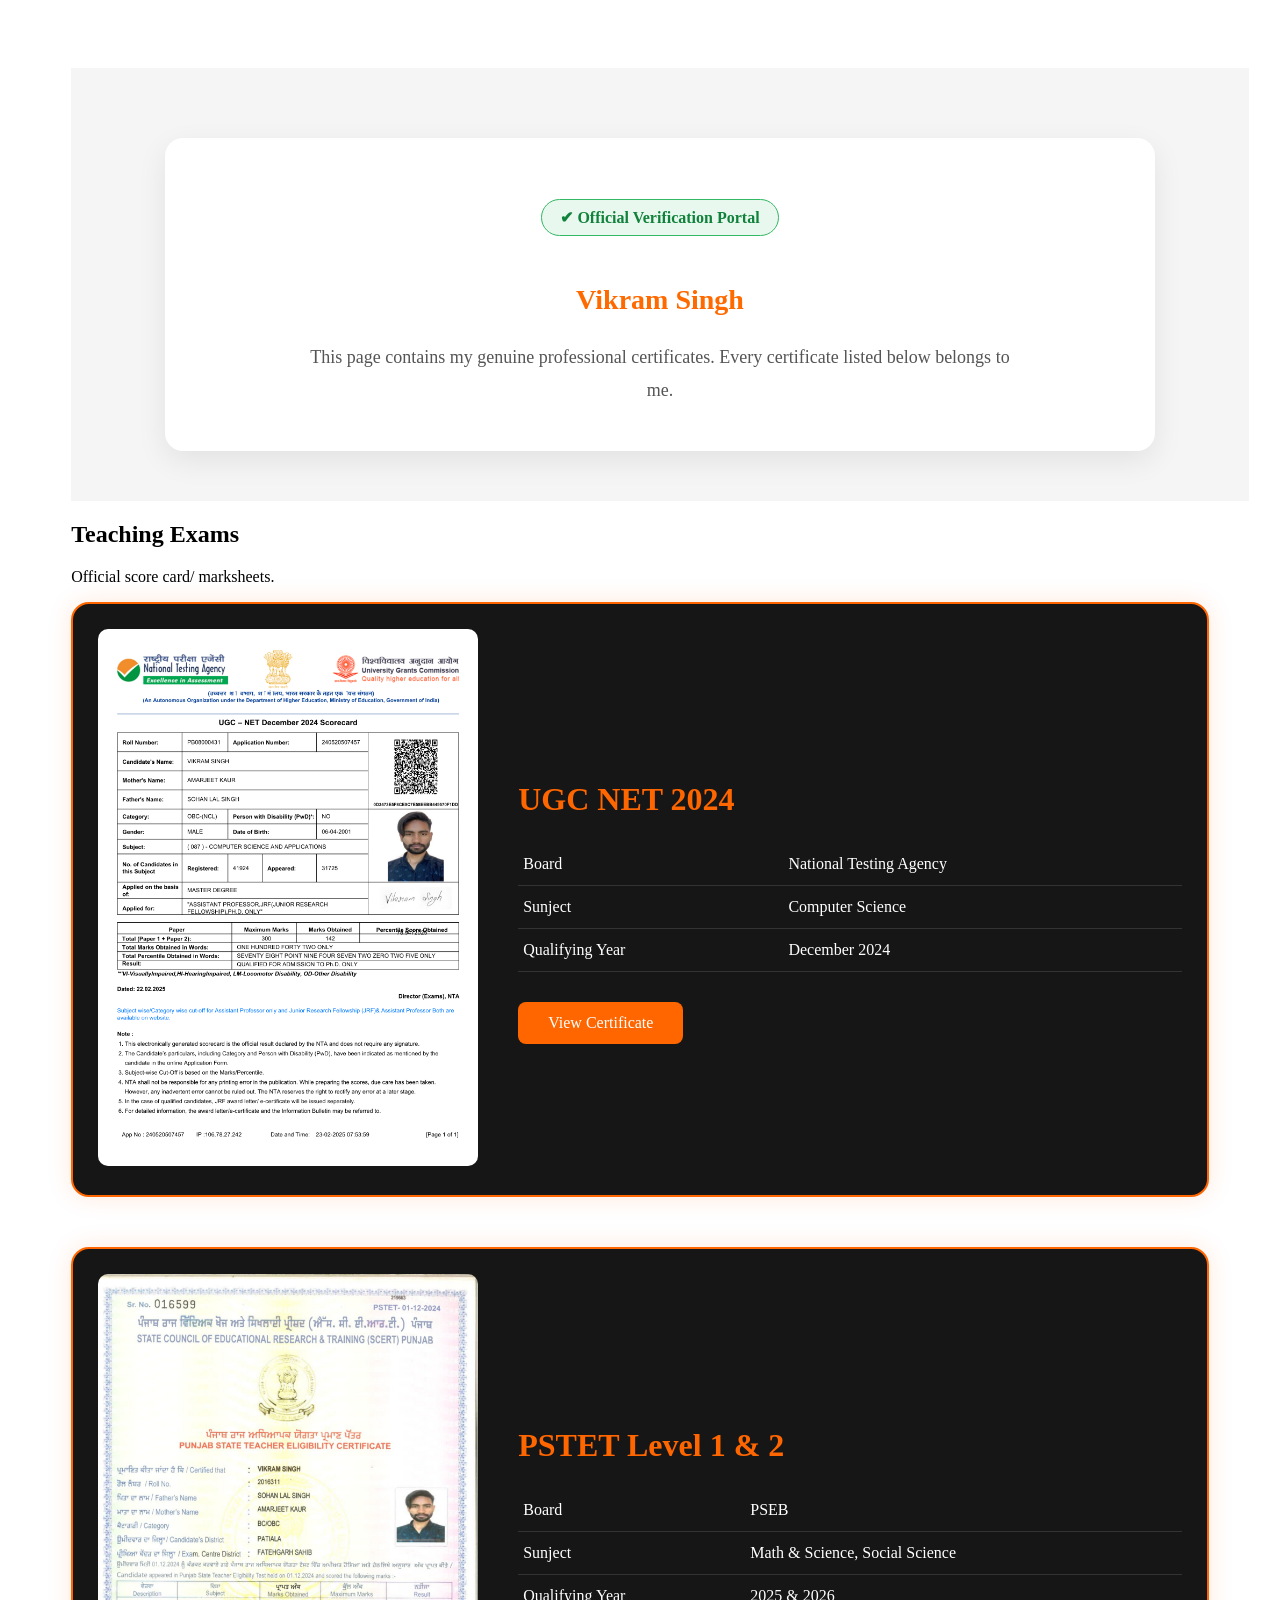
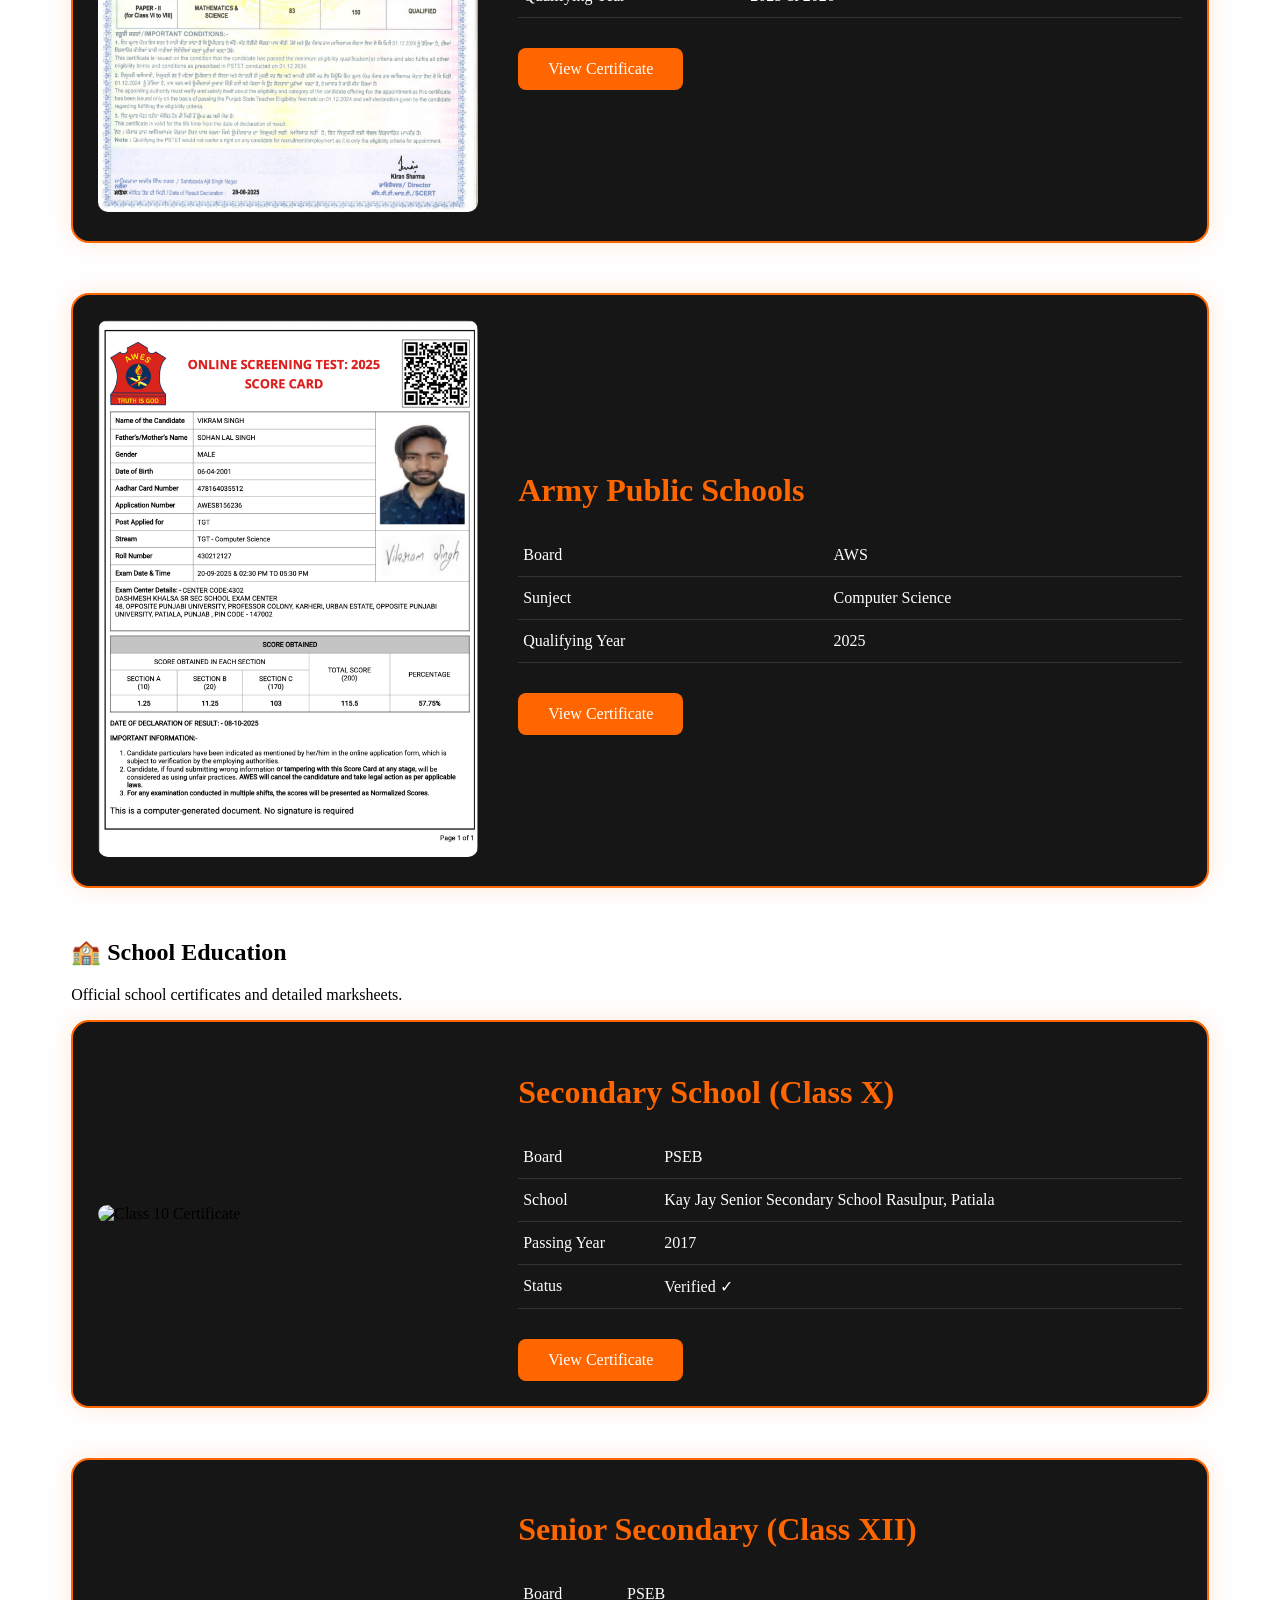
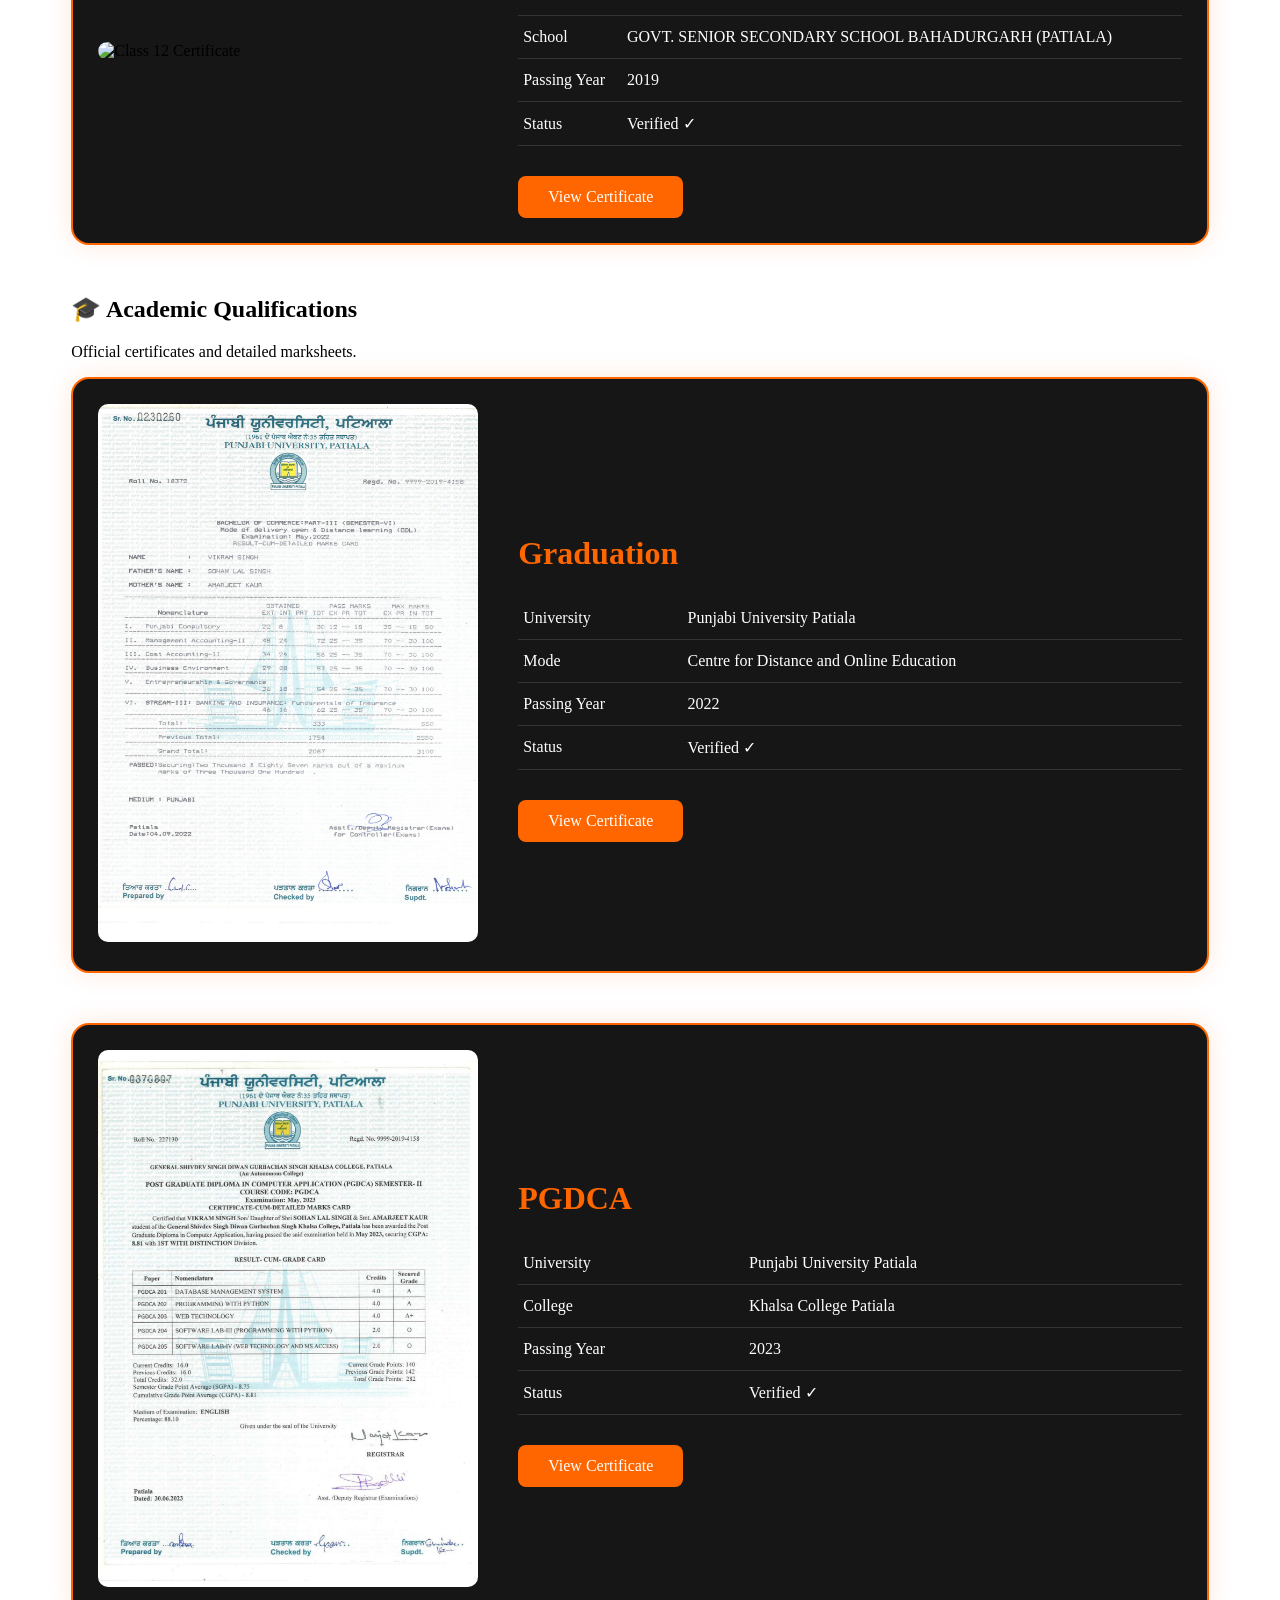
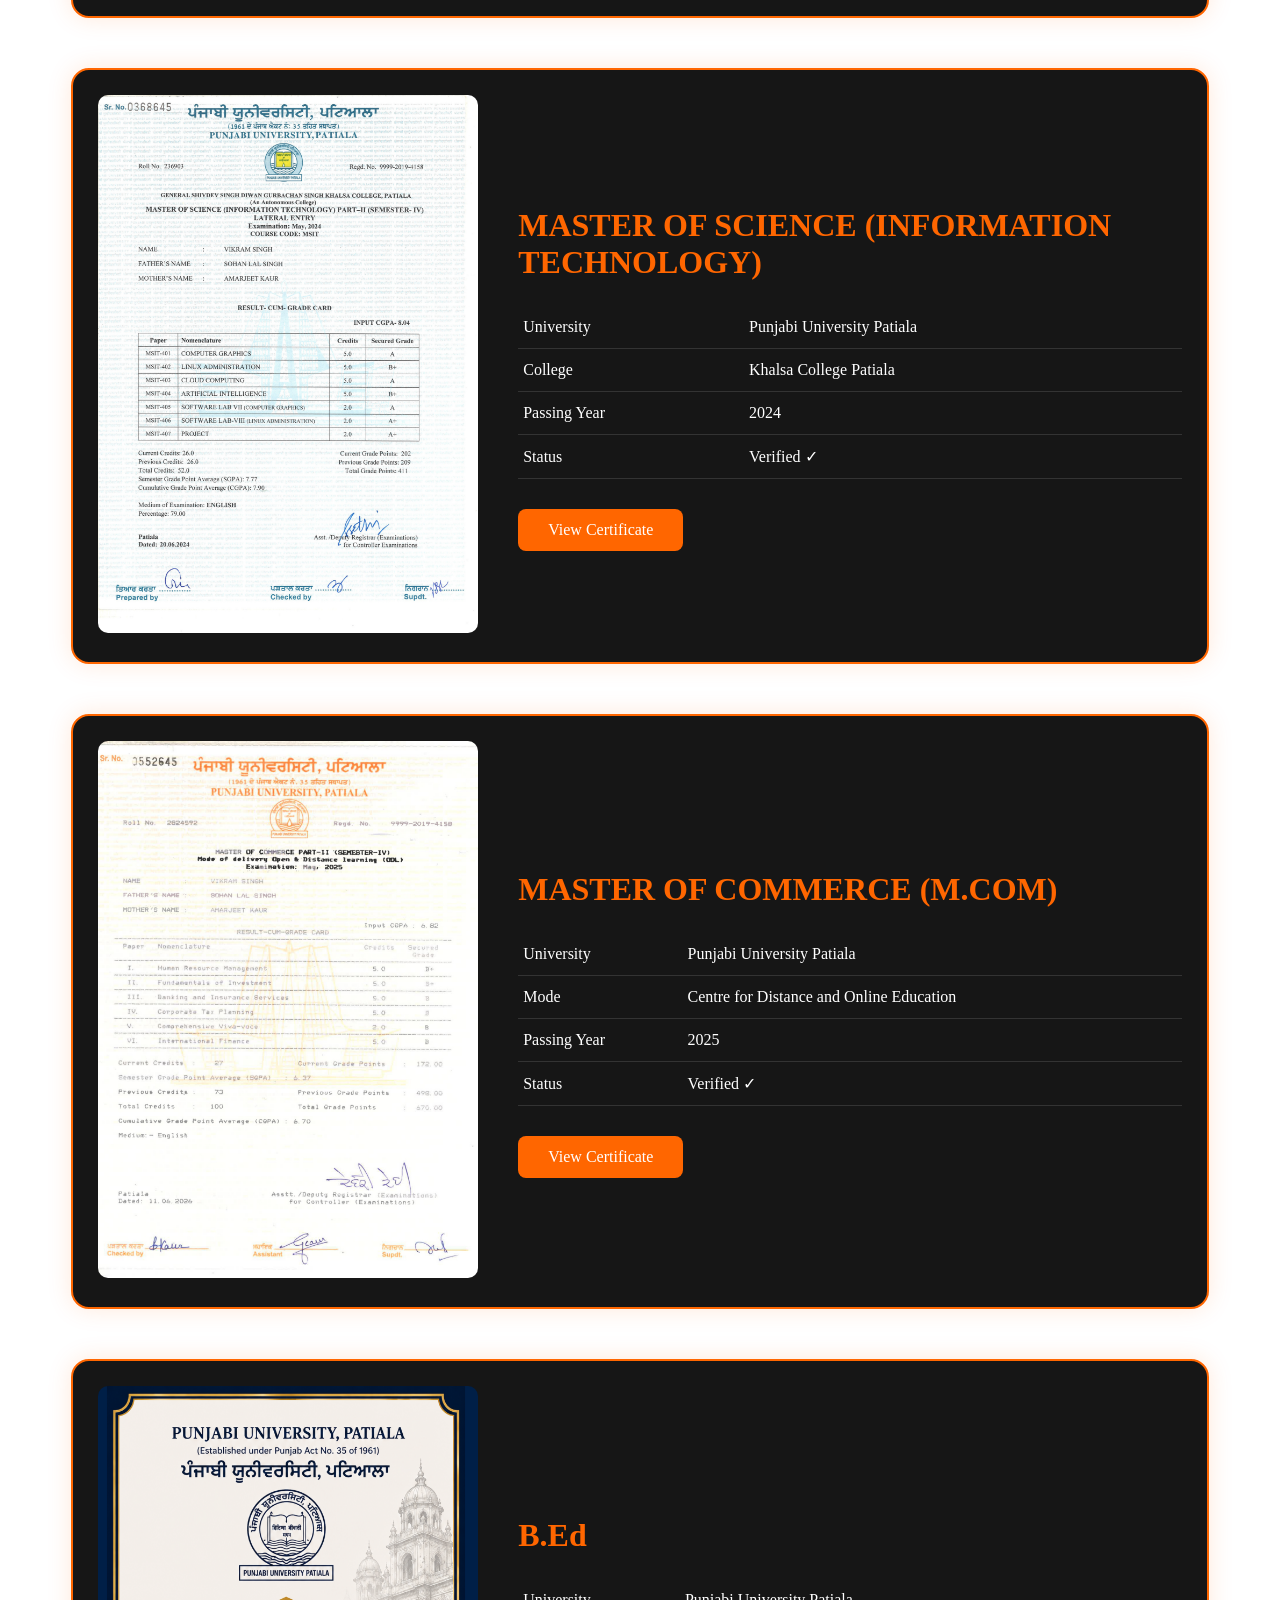
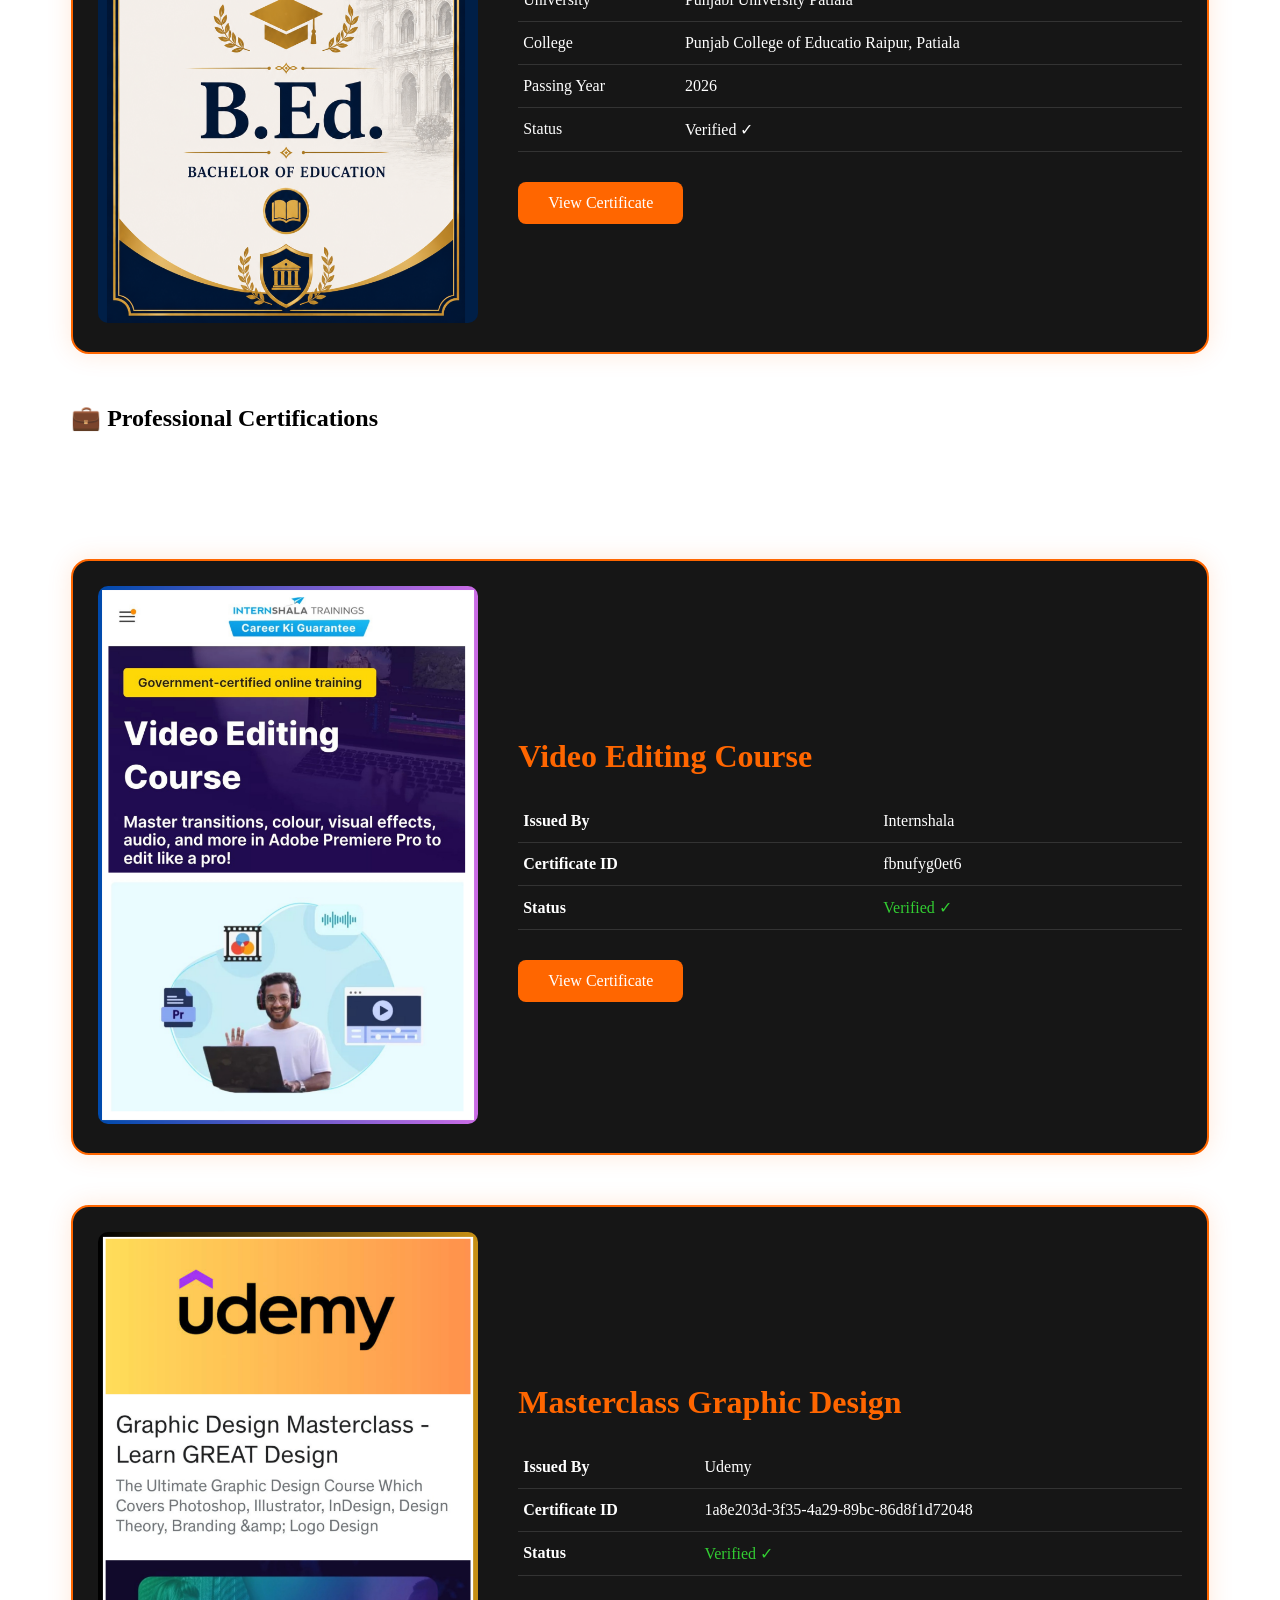
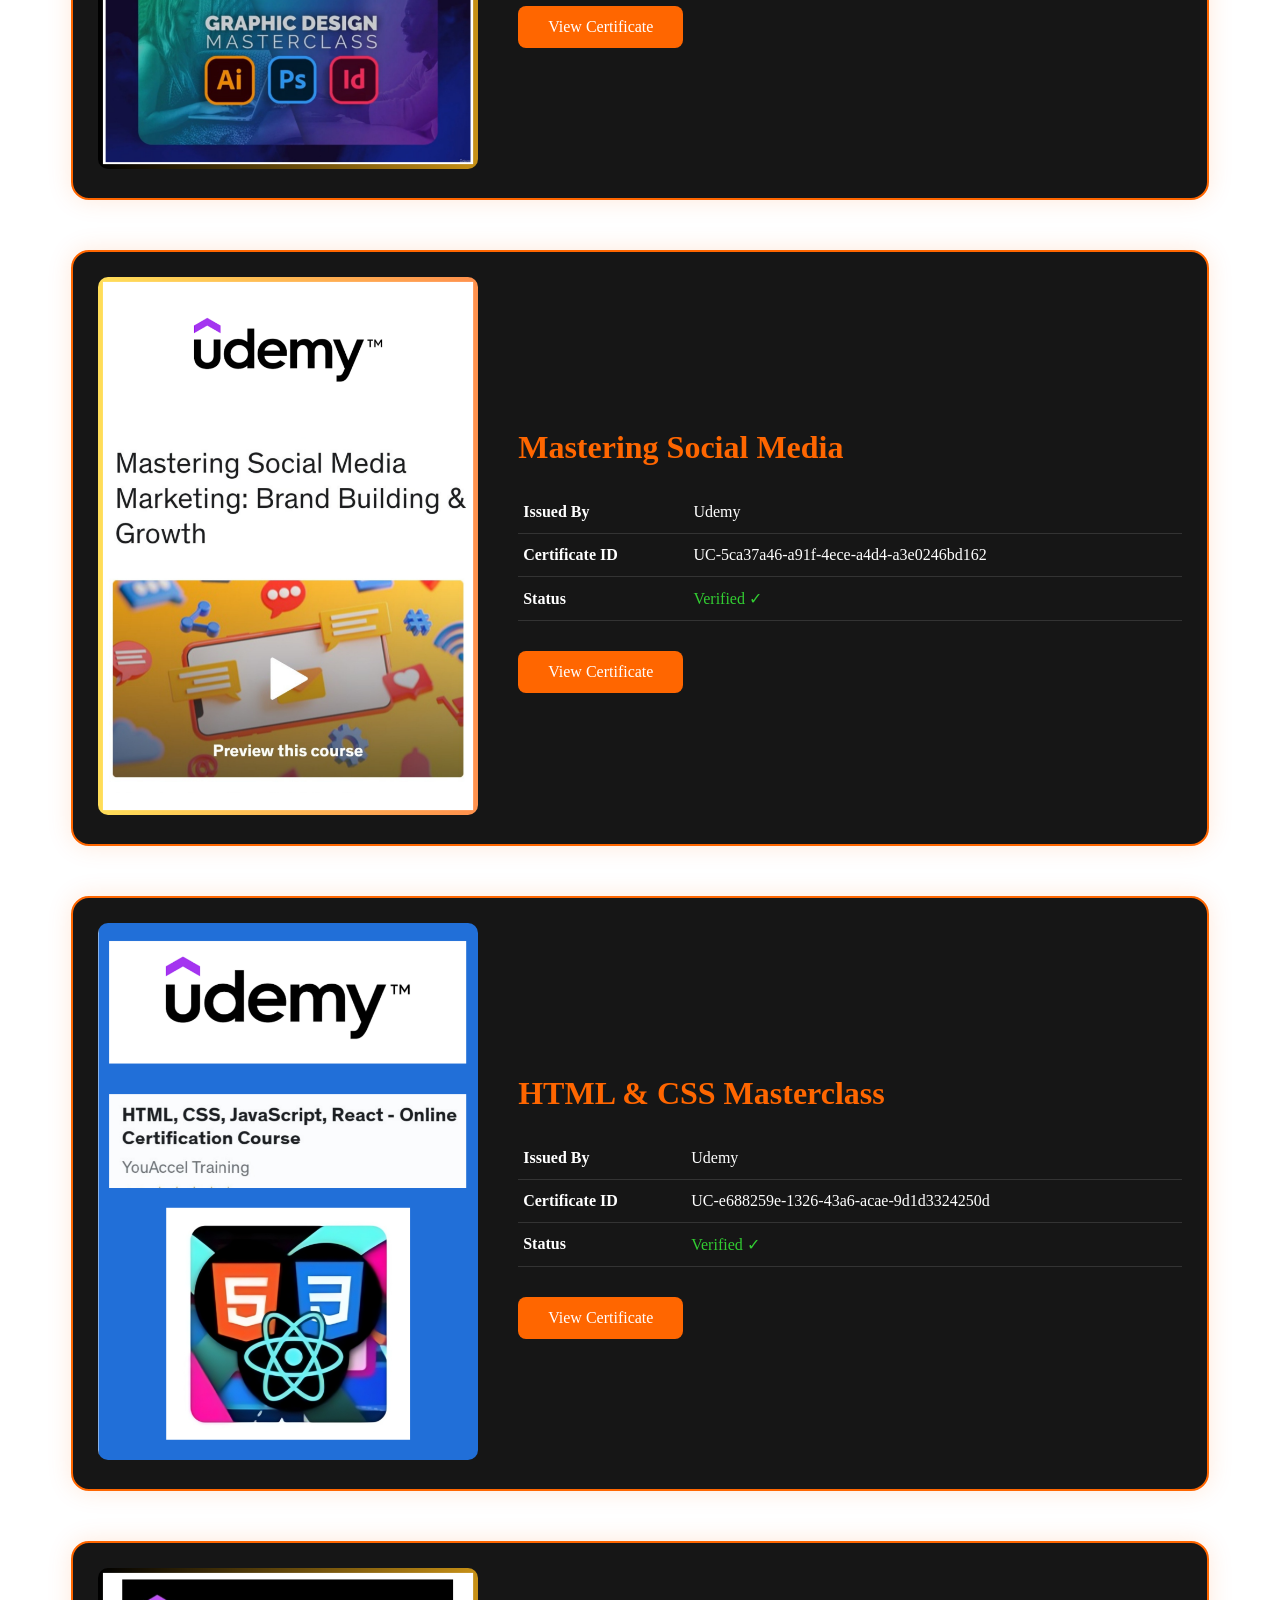
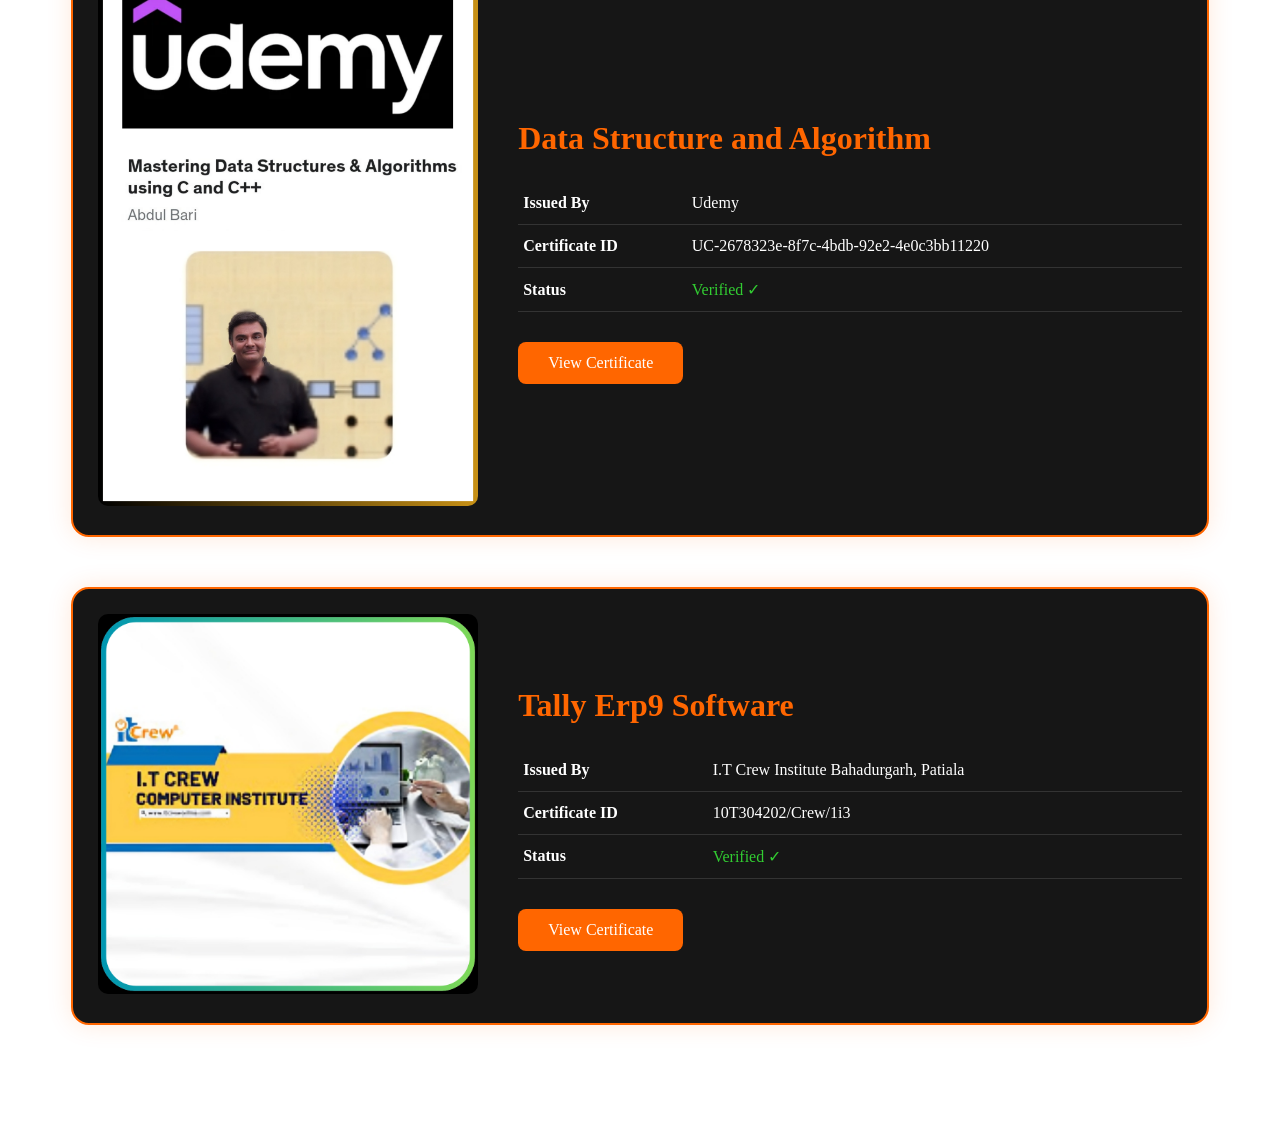
==== commit 90ff904e: "Add files via upload" ====
--- a/certificates.html
+++ b/certificates.html
@@ -7,7 +7,7 @@
 
     <title>Certificate Verification | Vikram Singh</title>
 
-    <link rel="stylesheet" href="style.css">
+    <link rel="stylesheet" href="certificates.css">
 </head>
 
 <body>
--- a/certificates.css
+++ b/certificates.css
@@ -0,0 +1,215 @@
+/*==========================
+Certificate Verification
+===========================*/
+@media (max-width: 768px) {
+
+    .certificate-card {
+        flex-direction: column;
+        padding: 20px;
+    }
+
+    .certificate-image {
+        width: 100%;
+        max-width: 260px;
+        margin: 0 auto 20px;
+    }
+
+.certificate-image img{
+    width:100%;
+    height:auto;
+    display:block;
+    border-radius:12px;
+}
+
+}
+.verification-header{
+    width:100%;
+    padding:70px 20px 50px;
+    background:#f5f5f5;
+    display:flex;
+    justify-content:center;
+}
+
+.verification-box{
+    max-width:900px;
+    width:100%;
+    background:#ffffff;
+    border-radius:18px;
+    padding:45px;
+    text-align:center;
+    box-shadow:0 10px 30px rgba(0,0,0,.08);
+}
+
+.verification-tag{
+    display:inline-block;
+    background:#e9f8ee;
+    color:#11823b;
+    border:1px solid #33b864;
+    padding:8px 18px;
+    border-radius:30px;
+    font-weight:600;
+    margin-bottom:25px;
+}
+
+.verification-box h1{
+    font-size:42px;
+    color:#111;
+    margin-bottom:12px;
+}
+
+.verification-box h2{
+    font-size:28px;
+    color:#ff6a00;
+    margin-bottom:25px;
+}
+
+.verification-text{
+    font-size:18px;
+    line-height:1.8;
+    color:#555;
+    max-width:700px;
+    margin:auto;
+}
+.certificate-page{
+
+    width:90%;
+    max-width:1200px;
+    margin:auto;
+    padding:60px 0;
+
+}
+
+.certificate-page h1{
+
+    text-align:center;
+    font-size:45px;
+    color:#ffffff;
+
+}
+
+.certificate-subtitle{
+
+    text-align:center;
+    color:#cfcfcf;
+    margin:20px auto 60px;
+
+}
+
+.certificate-card{
+
+    display:flex;
+    align-items:center;
+    gap:40px;
+
+    background:#161616;
+
+    border:2px solid #ff6600;
+
+    border-radius:18px;
+
+    padding:25px;
+
+    margin-bottom:50px;
+
+    box-shadow:0 0 25px rgba(255,102,0,.15);
+
+}
+
+.certificate-image{
+
+    width:380px;
+
+}
+
+.certificate-image img{
+
+    width:100%;
+
+    border-radius:10px;
+
+}
+
+.certificate-details{
+
+    flex:1;
+
+}
+
+.certificate-details h2{
+
+    color:#ff6600;
+
+    margin-bottom:25px;
+
+    font-size:32px;
+
+}
+
+.certificate-details table{
+
+    width:100%;
+
+    border-collapse:collapse;
+
+}
+
+.certificate-details td{
+
+    padding:12px 5px;
+
+    color:white;
+
+    border-bottom:1px solid #333;
+
+}
+
+.view-btn{
+
+    display:inline-block;
+
+    margin-top:30px;
+
+    padding:12px 30px;
+
+    background:#ff6600;
+
+    color:white;
+
+    text-decoration:none;
+
+    border-radius:8px;
+
+    transition:.3s;
+
+}
+
+.view-btn:hover{
+
+    background:#ff8533;
+
+}
+
+@media(max-width:900px){
+
+.certificate-card{
+
+flex-direction:column;
+
+text-align:center;
+
+}
+
+.certificate-image{
+
+width:100%;
+
+}
+
+.certificate-details table{
+
+text-align:left;
+
+}
+
+
+}
